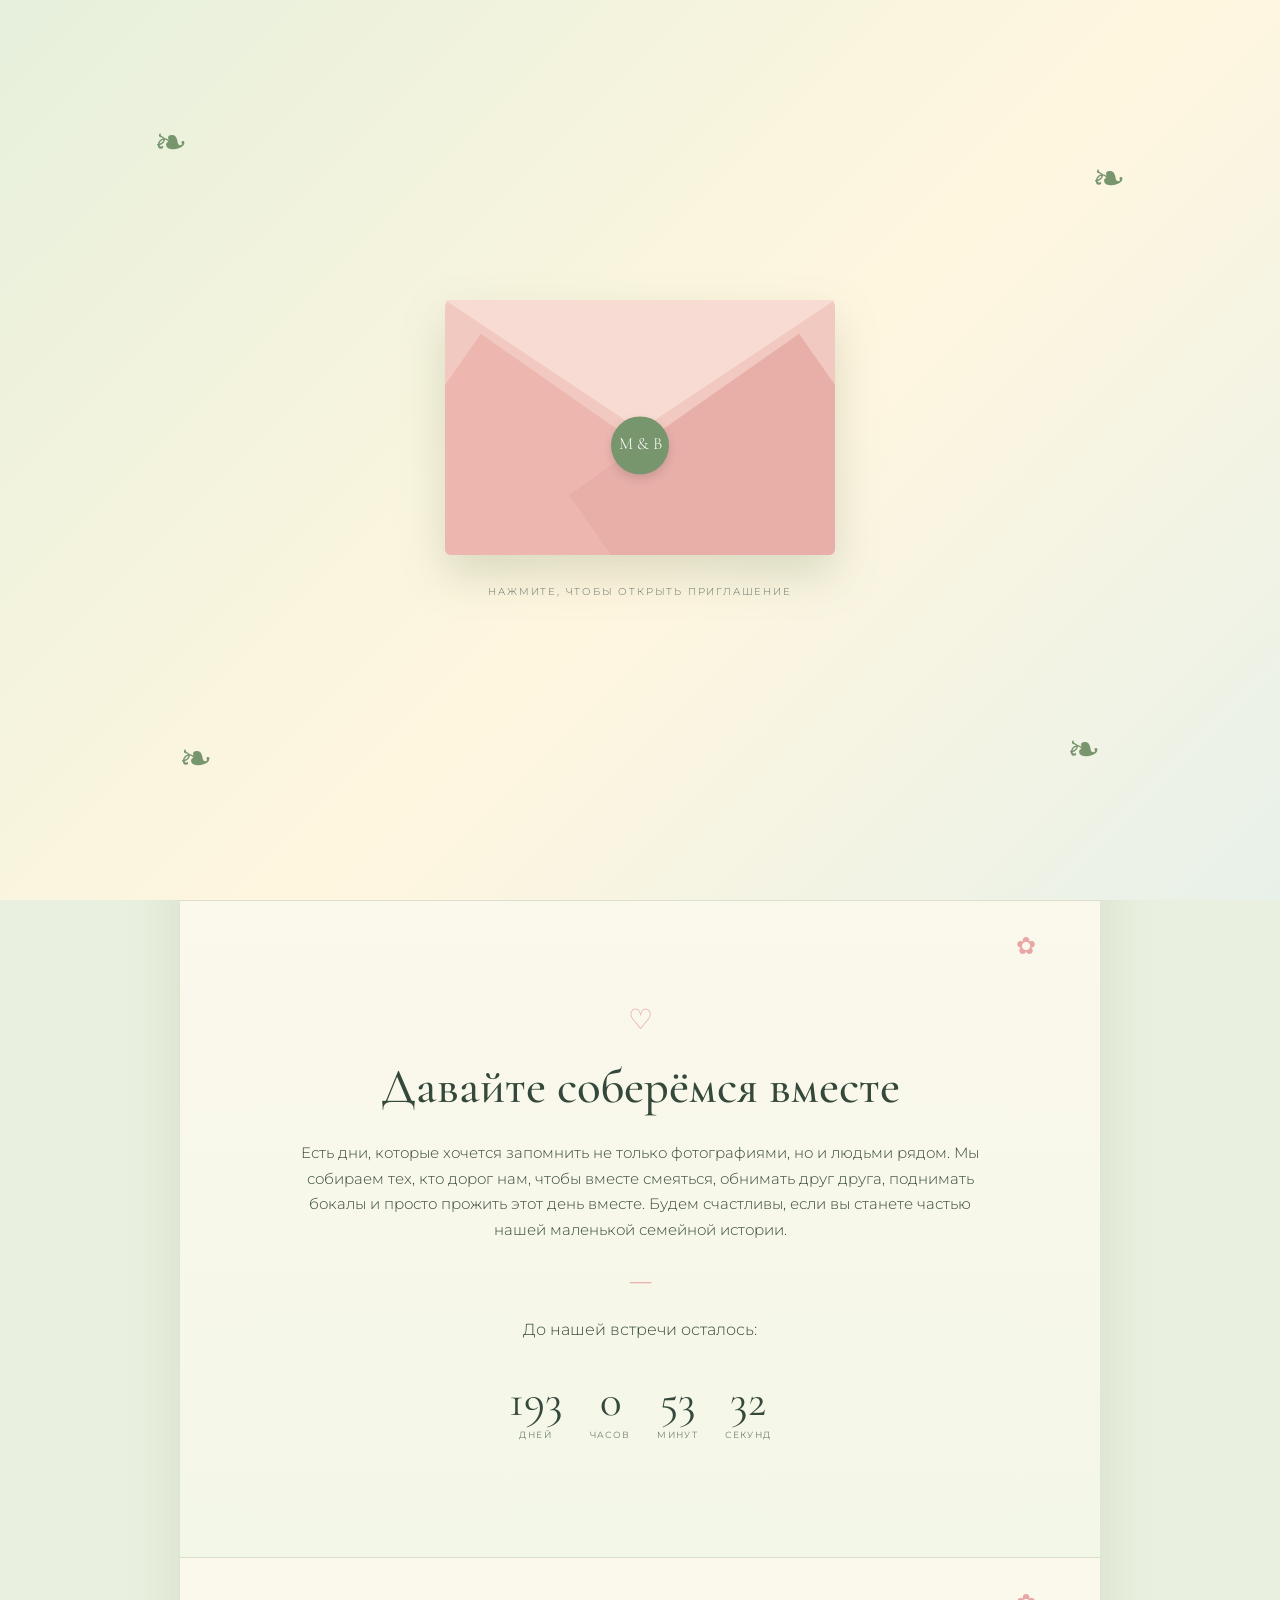
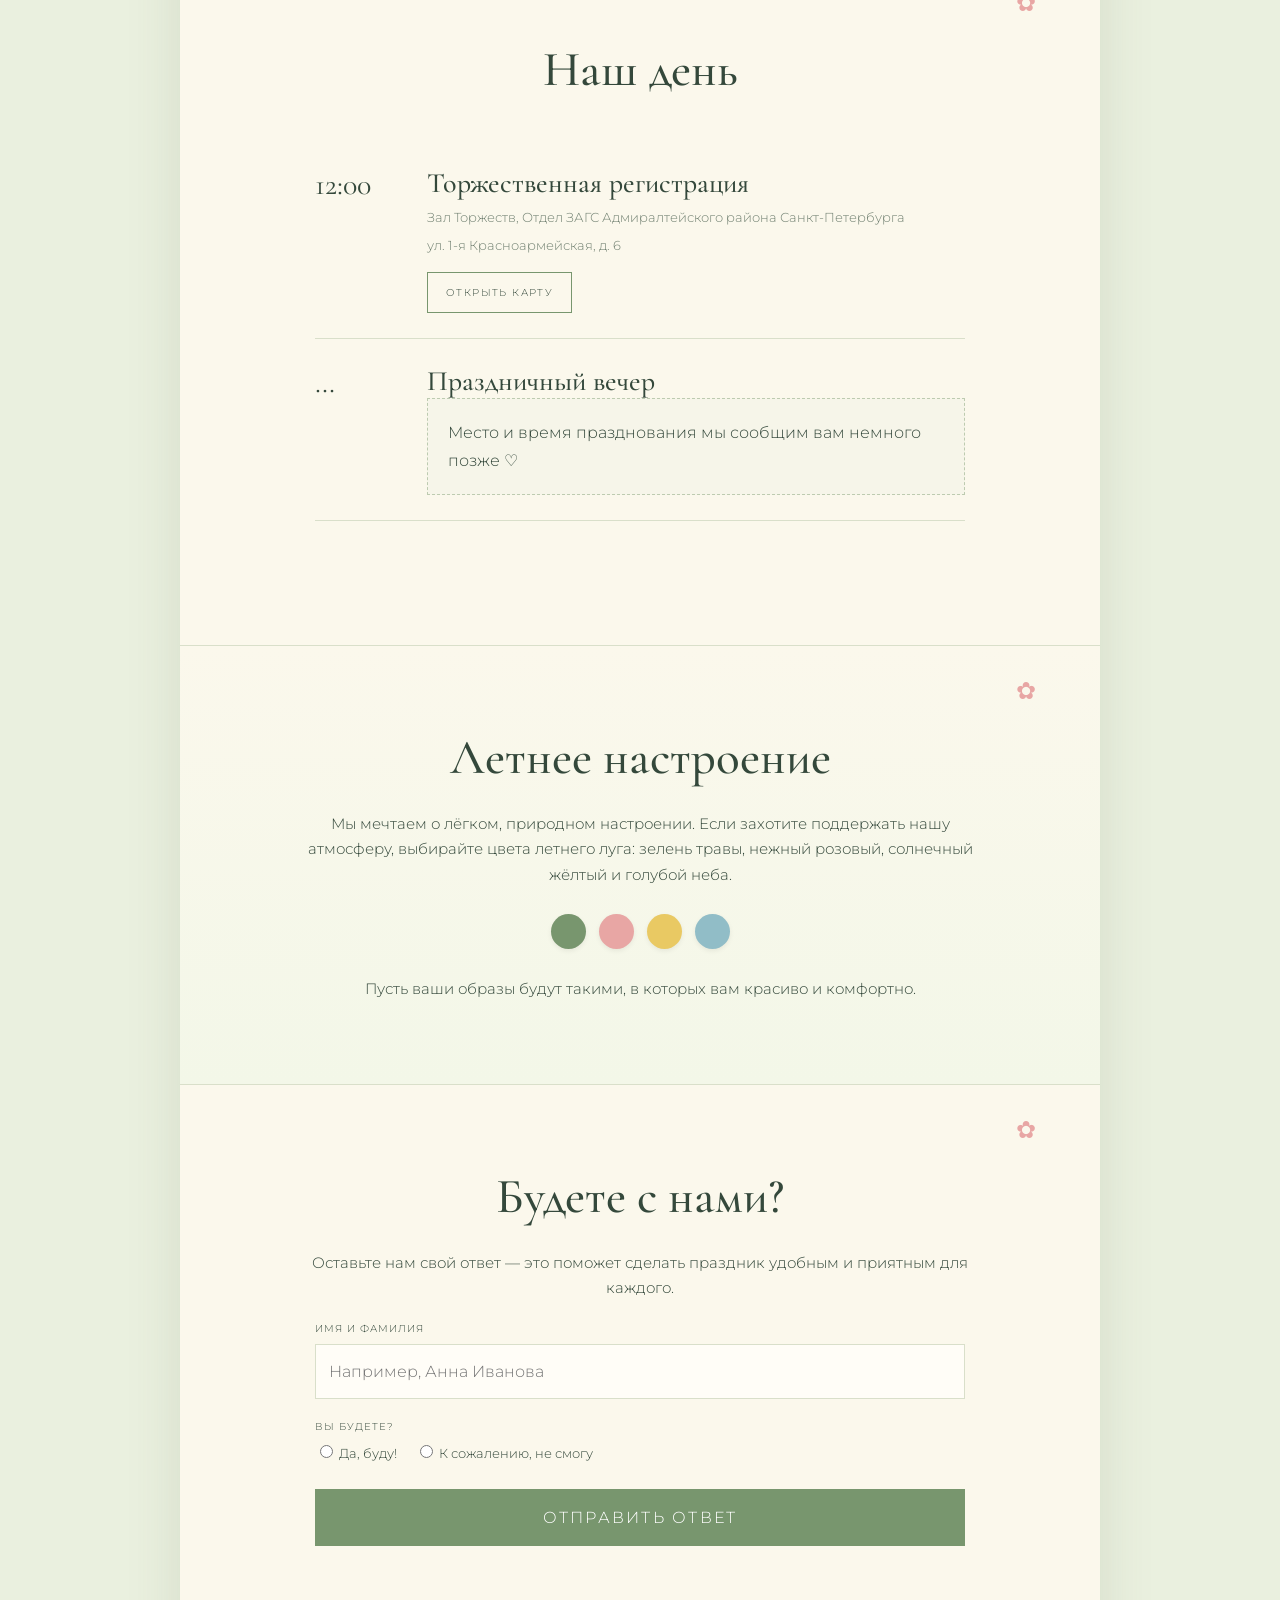
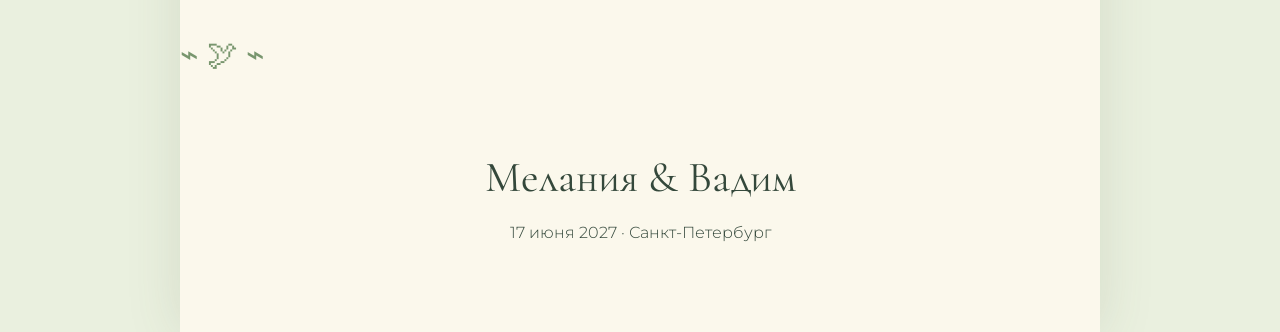
==== index.html @ 73ce4439 "Rename index 6.html to index.html" ====
<!doctype html>
<html lang="ru">
<head>
<meta charset="utf-8"><meta name="viewport" content="width=device-width,initial-scale=1">
<title>Мелания & Вадим — 17.06.2027</title>
<link href="https://fonts.googleapis.com/css2?family=Cormorant+Garamond:wght@400;500;600&family=Montserrat:wght@300;400;500;600&display=swap" rel="stylesheet">
<style>
:root{--ink:#34483b;--muted:#718071;--cream:#fbf8ec;--sage:#78966e;--pink:#e8a6a4;--yellow:#e9c963;--blue:#91bdc7;--line:#d9dfca}
*{box-sizing:border-box}html{scroll-behavior:smooth}body{margin:0;background:#eaf0df;color:var(--ink);font-family:Montserrat,sans-serif;font-weight:300;line-height:1.7}.wrap{max-width:920px;margin:auto;background:var(--cream);overflow:hidden;box-shadow:0 0 50px #52664225}
.envelope-screen{position:fixed;inset:0;z-index:100;background:linear-gradient(135deg,#e6f0dc,#fff6df 55%,#e8f1e9);display:flex;align-items:center;justify-content:center;flex-direction:column;transition:opacity .9s,visibility .9s}.envelope-screen.hidden{opacity:0;visibility:hidden;pointer-events:none}
.envelope{width:min(82vw,390px);height:min(57vw,255px);position:relative;cursor:pointer;filter:drop-shadow(0 20px 22px #49633b30);transition:.45s}.envelope:hover{transform:translateY(-6px) rotate(-1deg)}.env-body{position:absolute;inset:0;background:#f2c9c0;border-radius:6px;overflow:hidden}.env-body:before,.env-body:after{content:"";position:absolute;bottom:-45%;width:72%;height:110%;background:#edb7b0;transform:rotate(35deg);left:-18%}.env-body:after{left:auto;right:-18%;transform:rotate(-35deg);background:#e8afa9}.flap{position:absolute;z-index:4;top:0;left:0;width:0;height:0;border-left:min(41vw,195px) solid transparent;border-right:min(41vw,195px) solid transparent;border-top:min(29vw,130px) solid #f8dcd4;transform-origin:top;transition:transform .9s cubic-bezier(.2,.8,.2,1)}.envelope.open .flap{transform:rotateX(180deg)}.seal{position:absolute;z-index:6;left:50%;top:50%;transform:translate(-50%,-20%);width:58px;height:58px;border-radius:50%;background:var(--sage);color:white;display:grid;place-items:center;font-family:"Cormorant Garamond";font-size:17px;box-shadow:0 4px 10px #0002}.hint{font-size:10px;text-transform:uppercase;letter-spacing:.18em;color:#657564;margin-top:28px}.leaf{position:absolute;color:var(--sage);font-size:40px;animation:sway 3.5s ease-in-out infinite}.leaf.l1{top:12%;left:12%}.leaf.l2{top:16%;right:12%;animation-delay:1s}.leaf.l3{bottom:12%;left:14%;animation-delay:1.8s}.leaf.l4{bottom:13%;right:14%;animation-delay:.5s}@keyframes sway{50%{transform:rotate(9deg) translateY(-5px)}}
.hero{min-height:100svh;display:grid;place-items:center;text-align:center;padding:60px 22px;position:relative;background:radial-gradient(circle at 12% 15%,#f1cfd0 0 8%,transparent 8.5%),radial-gradient(circle at 88% 15%,#d3e5c9 0 9%,transparent 9.5%),radial-gradient(circle at 13% 84%,#d5e9ee 0 7%,transparent 7.5%),radial-gradient(circle at 87% 83%,#f3e5a7 0 8%,transparent 8.5%),linear-gradient(135deg,#fff9eb,#edf3e4 58%,#f8e8e5)}
.botanical{font-family:serif;font-size:28px;color:var(--pink);letter-spacing:6px;animation:float 5s ease-in-out infinite}.hero h1{font:500 clamp(64px,14vw,125px)/.78 "Cormorant Garamond";margin:28px 0;color:#36513e}.hero h1 span{display:block;font-size:.52em;margin:17px}.date{font:400 31px "Cormorant Garamond";letter-spacing:.12em}.city{font-size:11px;text-transform:uppercase;letter-spacing:.2em;color:var(--muted);margin-top:8px}@keyframes float{50%{transform:translateY(-8px)}}
.section{padding:82px 25px;text-align:center;border-top:1px solid var(--line);position:relative}.section:nth-child(even){background:linear-gradient(#fbf8ec,#f3f7e8)}.section:after{content:"✿";position:absolute;right:7%;top:25px;color:var(--pink);font-size:24px}.section h2{font:500 49px "Cormorant Garamond";margin:0 0 24px}.intro{max-width:680px;margin:auto;font-size:15px}.orn{color:var(--pink);font:28px "Cormorant Garamond";margin:20px}.count{display:flex;justify-content:center;gap:27px;margin:35px}.num{font:400 45px/1 "Cormorant Garamond"}.num small{display:block;font:9px Montserrat;letter-spacing:.15em;text-transform:uppercase;color:var(--muted);margin-top:6px}
.timeline{max-width:650px;margin:42px auto;text-align:left}.event{display:grid;grid-template-columns:90px 1fr;gap:22px;padding:25px 0;border-bottom:1px solid var(--line)}.time{font:400 30px "Cormorant Garamond"}.event h3{font:500 28px "Cormorant Garamond";margin:0}.event p{font-size:13px;color:var(--muted);margin:6px 0}.button{display:inline-block;margin-top:10px;padding:11px 18px;border:1px solid var(--sage);color:var(--ink);text-decoration:none;font-size:10px;letter-spacing:.14em;text-transform:uppercase}.soon{border:1px dashed #bdcbb0;padding:20px;background:#f6f5e9}
.palette{display:flex;justify-content:center;gap:13px;margin:27px}.dot{width:35px;height:35px;border-radius:50%;box-shadow:0 2px 5px #0001}.green{background:#78966e}.rose{background:#e8a6a4}.sun{background:#e9c963}.sky{background:#91bdc7}
.rsvp{max-width:650px;margin:auto;text-align:left}.rsvp label{display:block;font-size:10px;letter-spacing:.1em;text-transform:uppercase;margin:19px 0 7px}.rsvp input,.rsvp select,.rsvp textarea{width:100%;padding:13px;border:1px solid var(--line);background:#fffdf7;color:var(--ink);font:inherit}.rsvp textarea{min-height:95px}.options{display:flex;gap:18px;flex-wrap:wrap}.options label{margin:0;text-transform:none;letter-spacing:0;font-size:13px}.options input{width:auto}.submit{width:100%;border:0;padding:15px;margin-top:25px;background:var(--sage);color:white;font:inherit;letter-spacing:.14em;text-transform:uppercase;cursor:pointer}.success{display:none;background:#e9f0df;text-align:center;padding:22px;margin-top:18px}.footer{text-align:center;padding:70px 20px}.footer .names{font:400 43px "Cormorant Garamond"}.bird{font-size:31px;color:var(--sage);animation:float 4s ease-in-out infinite}
@media(max-width:600px){.section{padding:65px 19px}.event{grid-template-columns:70px 1fr;gap:12px}.count{gap:15px}.num{font-size:38px}}
</style>
</head>
<body>
<div class="envelope-screen" id="cover">
 <div class="leaf l1">❧</div><div class="leaf l2">❧</div><div class="leaf l3">❧</div><div class="leaf l4">❧</div>
 <div class="envelope" id="envelope"><div class="flap"></div><div class="env-body"></div><div class="seal">М &amp; В</div></div>
 <div class="hint">нажмите, чтобы открыть приглашение</div>
</div>
<main class="wrap">
<section class="hero"><div><div class="botanical">✿　❀　✾　✿</div><div class="eyebrow">свадебное приглашение</div><h1>Мелания <span>&amp;</span> Вадим</h1><div class="date">17 · 06 · 2027</div><div class="city">Санкт-Петербург</div></div></section>

<section class="section"><div class="orn">♡</div><h2>Давайте соберёмся вместе</h2>
<p class="intro">Есть дни, которые хочется запомнить не только фотографиями, но и людьми рядом. Мы собираем тех, кто дорог нам, чтобы вместе смеяться, обнимать друг друга, поднимать бокалы и просто прожить этот день вместе. Будем счастливы, если вы станете частью нашей маленькой семейной истории.</p>
<div class="orn">—</div><p>До нашей встречи осталось:</p>
<div class="count"><div class="num"><span id="d">—</span><small>дней</small></div><div class="num"><span id="h">—</span><small>часов</small></div><div class="num"><span id="m">—</span><small>минут</small></div><div class="num"><span id="s">—</span><small>секунд</small></div></div></section>

<section class="section"><h2>Наш день</h2><div class="timeline">
<div class="event"><div class="time">12:00</div><div><h3>Торжественная регистрация</h3><p>Зал Торжеств, Отдел ЗАГС Адмиралтейского района Санкт-Петербурга</p><p>ул. 1-я Красноармейская, д. 6</p><a class="button" href="https://yandex.ru/maps/?text=Санкт-Петербург%2C%201-я%20Красноармейская%2C%206" target="_blank">открыть карту</a></div></div>
<div class="event"><div class="time">…</div><div><h3>Праздничный вечер</h3><div class="soon">Место и время празднования мы сообщим вам немного позже ♡</div></div></div>
</div></section>

<section class="section"><h2>Летнее настроение</h2><p class="intro">Мы мечтаем о лёгком, природном настроении. Если захотите поддержать нашу атмосферу, выбирайте цвета летнего луга: зелень травы, нежный розовый, солнечный жёлтый и голубой неба.</p><div class="palette"><i class="dot green"></i><i class="dot rose"></i><i class="dot sun"></i><i class="dot sky"></i></div><p class="intro">Пусть ваши образы будут такими, в которых вам красиво и комфортно.</p></section>

<section class="section" id="rsvp"><h2>Будете с нами?</h2><p class="intro">Оставьте нам свой ответ — это поможет сделать праздник удобным и приятным для каждого.</p>
<form class="rsvp" id="form">
<label>Имя и фамилия</label><input name="name" required placeholder="Например, Анна Иванова">
<label>Вы будете?</label><div class="options"><label><input type="radio" name="attendance" value="Да, буду!" required> Да, буду!</label><label><input type="radio" name="attendance" value="Не смогу"> К сожалению, не смогу</label></div>
<div id="extra" style="display:none"><label>Количество гостей</label><select name="guests"><option>1</option><option>2</option><option>3</option><option>4</option></select>
<label>Предпочтение по блюду</label><select name="food"><option>Без предпочтений</option><option>Мясо</option><option>Рыба</option><option>Вегетарианское</option></select>
<label>Напитки</label><select name="drink"><option>Без алкоголя</option><option>Вино</option><option>Шампанское</option><option>И то, и другое</option></select>
<label>Пожелания / комментарий</label><textarea name="comment" placeholder="Аллергии, пожелания и т.д."></textarea></div>
<button class="submit">Отправить ответ</button><div class="success" id="ok">Спасибо! Ваш ответ сохранён ♡</div></form></section>
<div class="bird">⌁ 🕊 ⌁</div><footer class="footer"><div class="names">Мелания &amp; Вадим</div><p>17 июня 2027 · Санкт-Петербург</p></footer>
</main>
<script>
const cover=document.getElementById('cover'),env=document.getElementById('envelope');env.onclick=()=>{env.classList.add('open');setTimeout(()=>cover.classList.add('hidden'),850)};
const target=new Date('2027-06-17T12:00:00+03:00');function tick(){let x=Math.max(0,target-new Date()),s=Math.floor(x/1000);d.textContent=Math.floor(s/86400);s%=86400;h.textContent=Math.floor(s/3600);s%=3600;m.textContent=Math.floor(s/60);document.getElementById('s').textContent=s%60}tick();setInterval(tick,1000);
document.querySelectorAll('[name=attendance]').forEach(x=>x.onchange=()=>extra.style.display=x.value.startsWith('Да')?'block':'none');
form.onsubmit=e=>{e.preventDefault();let a=JSON.parse(localStorage.getItem('rsvp')||'[]');a.push({...Object.fromEntries(new FormData(form)),date:new Date().toISOString()});localStorage.setItem('rsvp',JSON.stringify(a));ok.style.display='block';form.querySelector('.submit').textContent='Ответ сохранён ♡'};
</script>
</body></html>
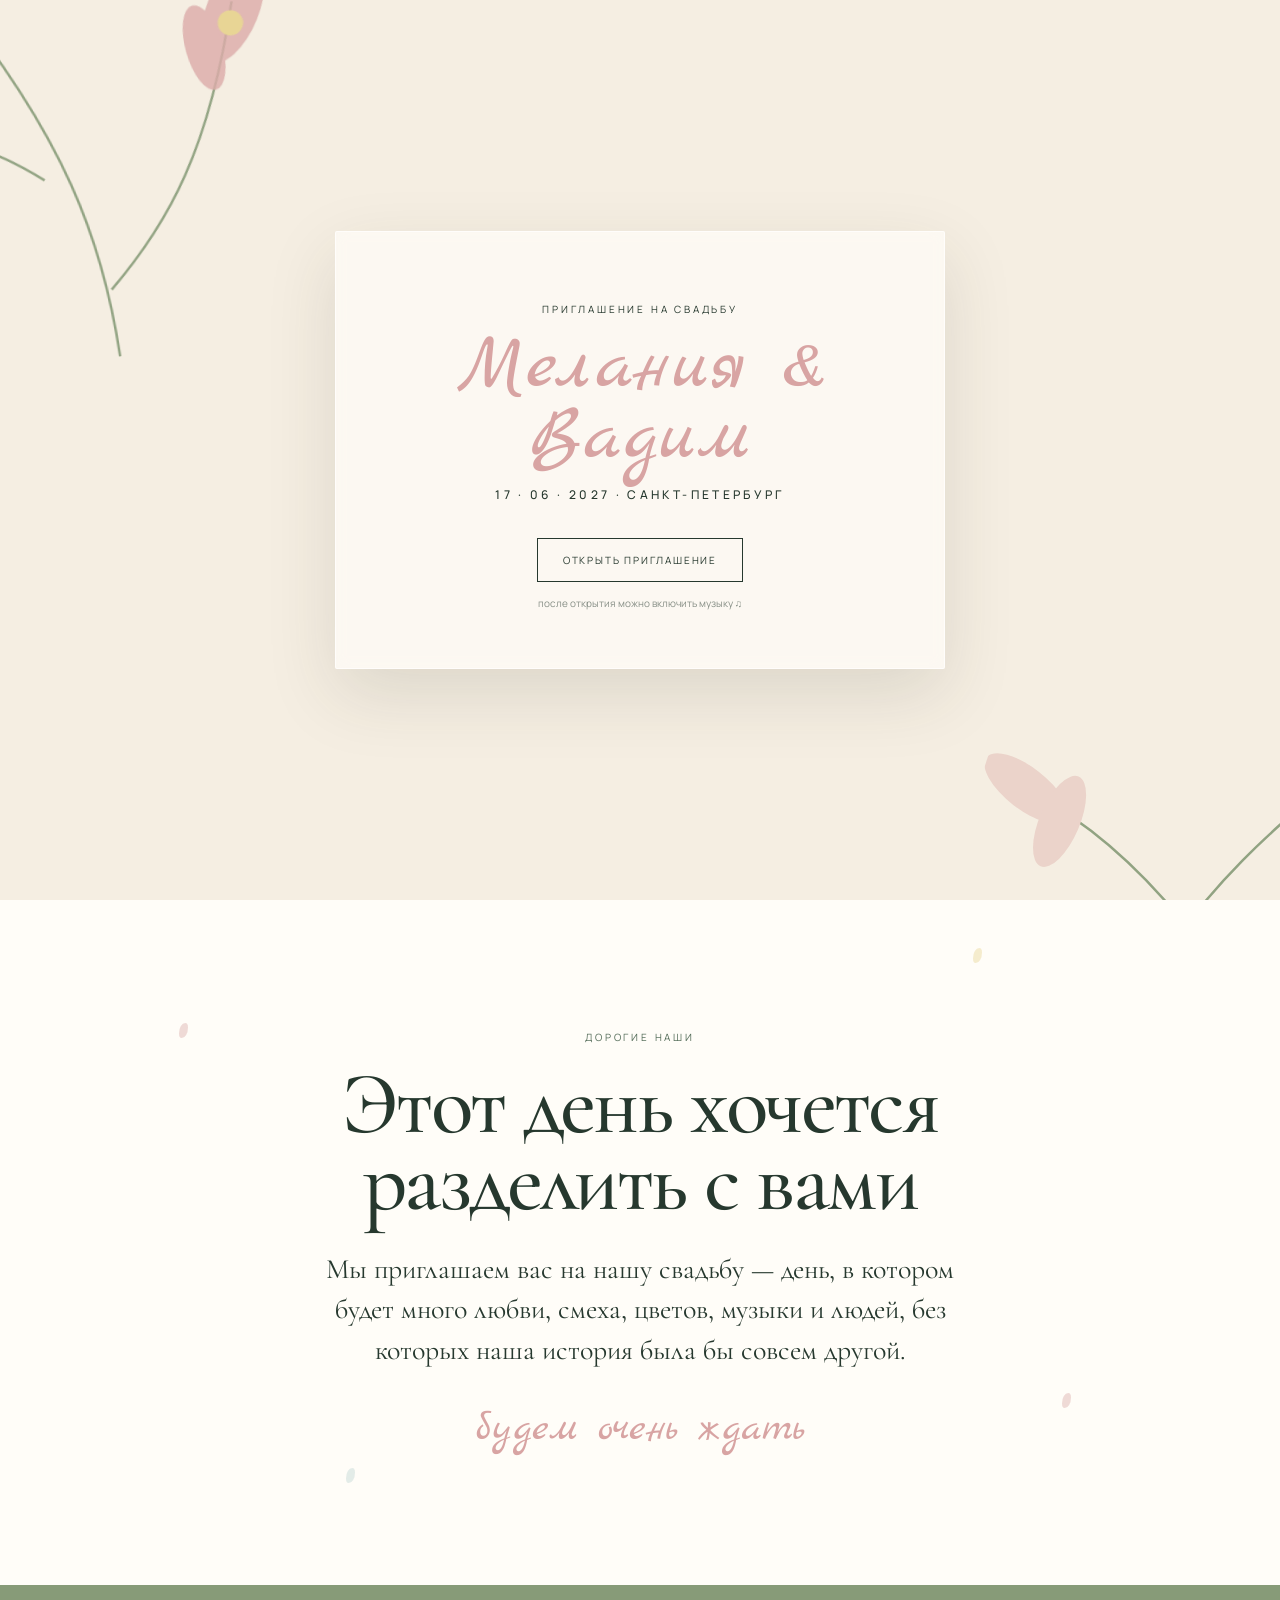
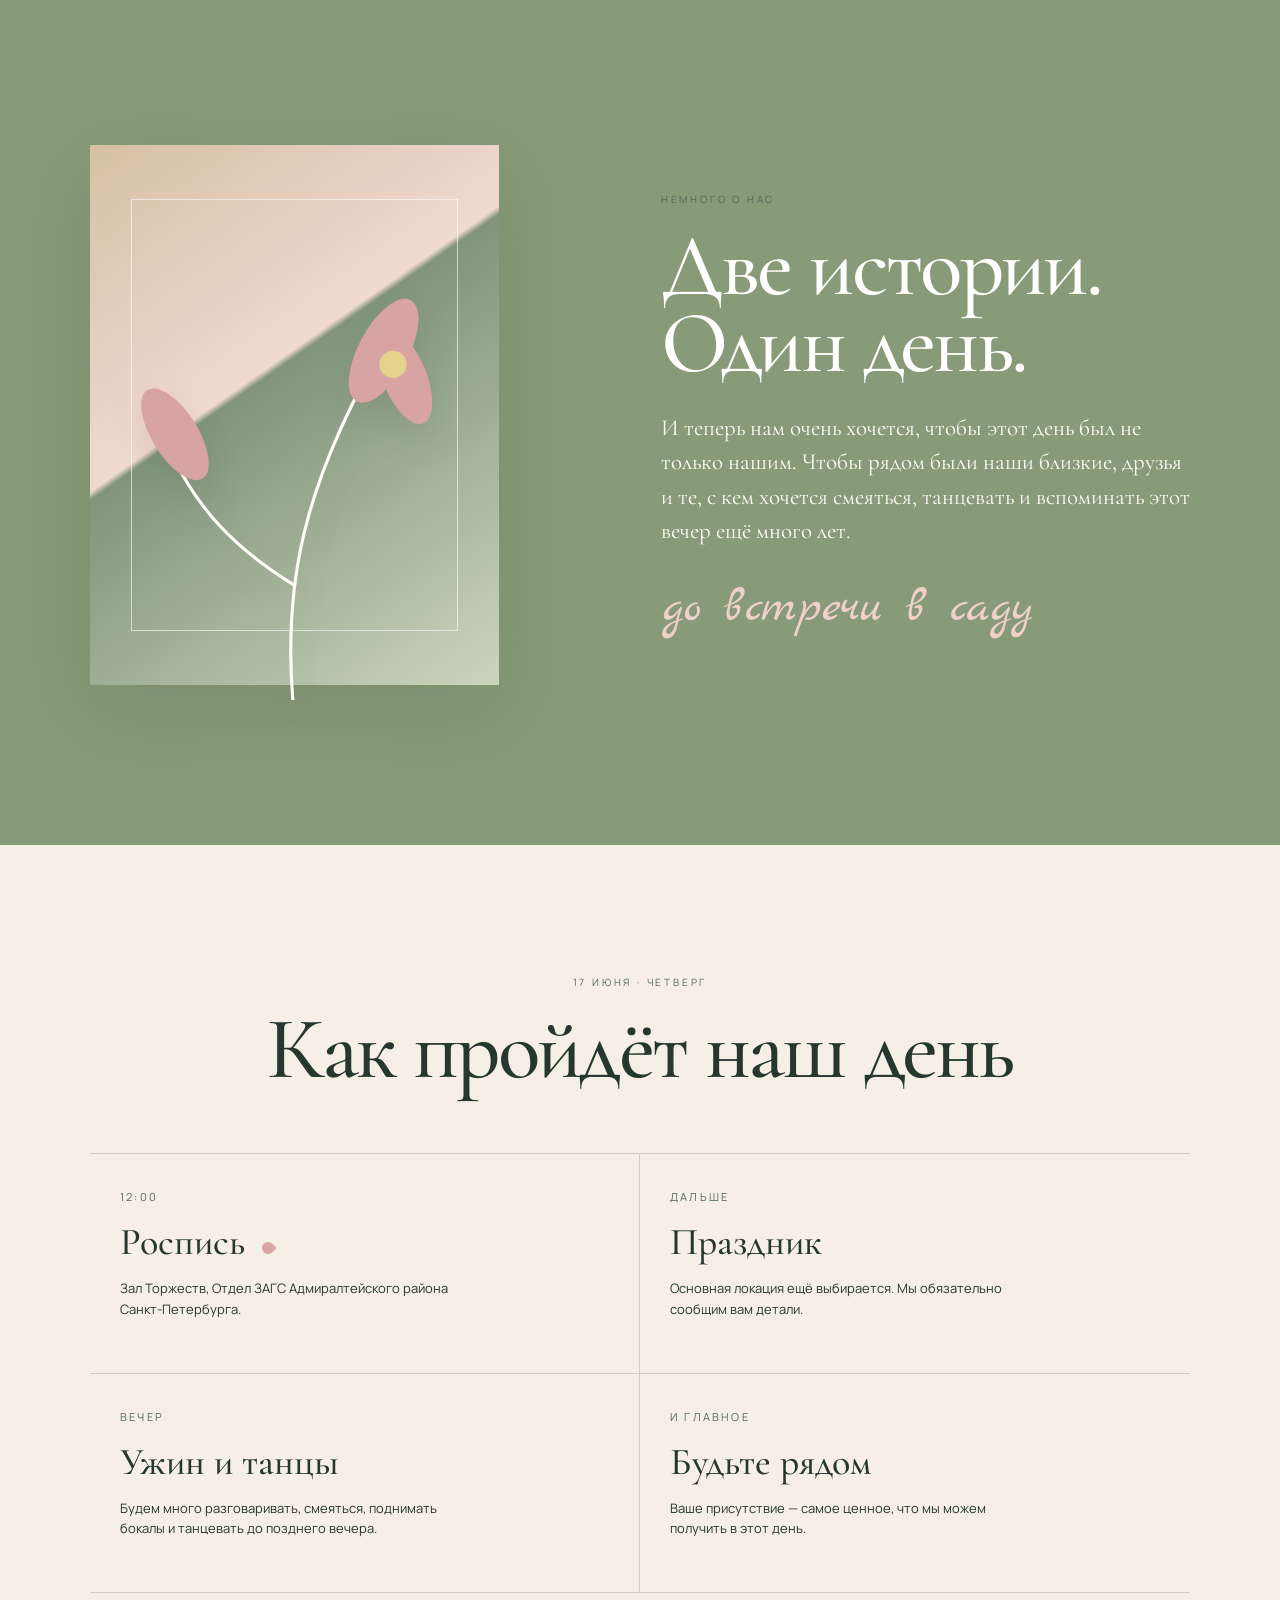
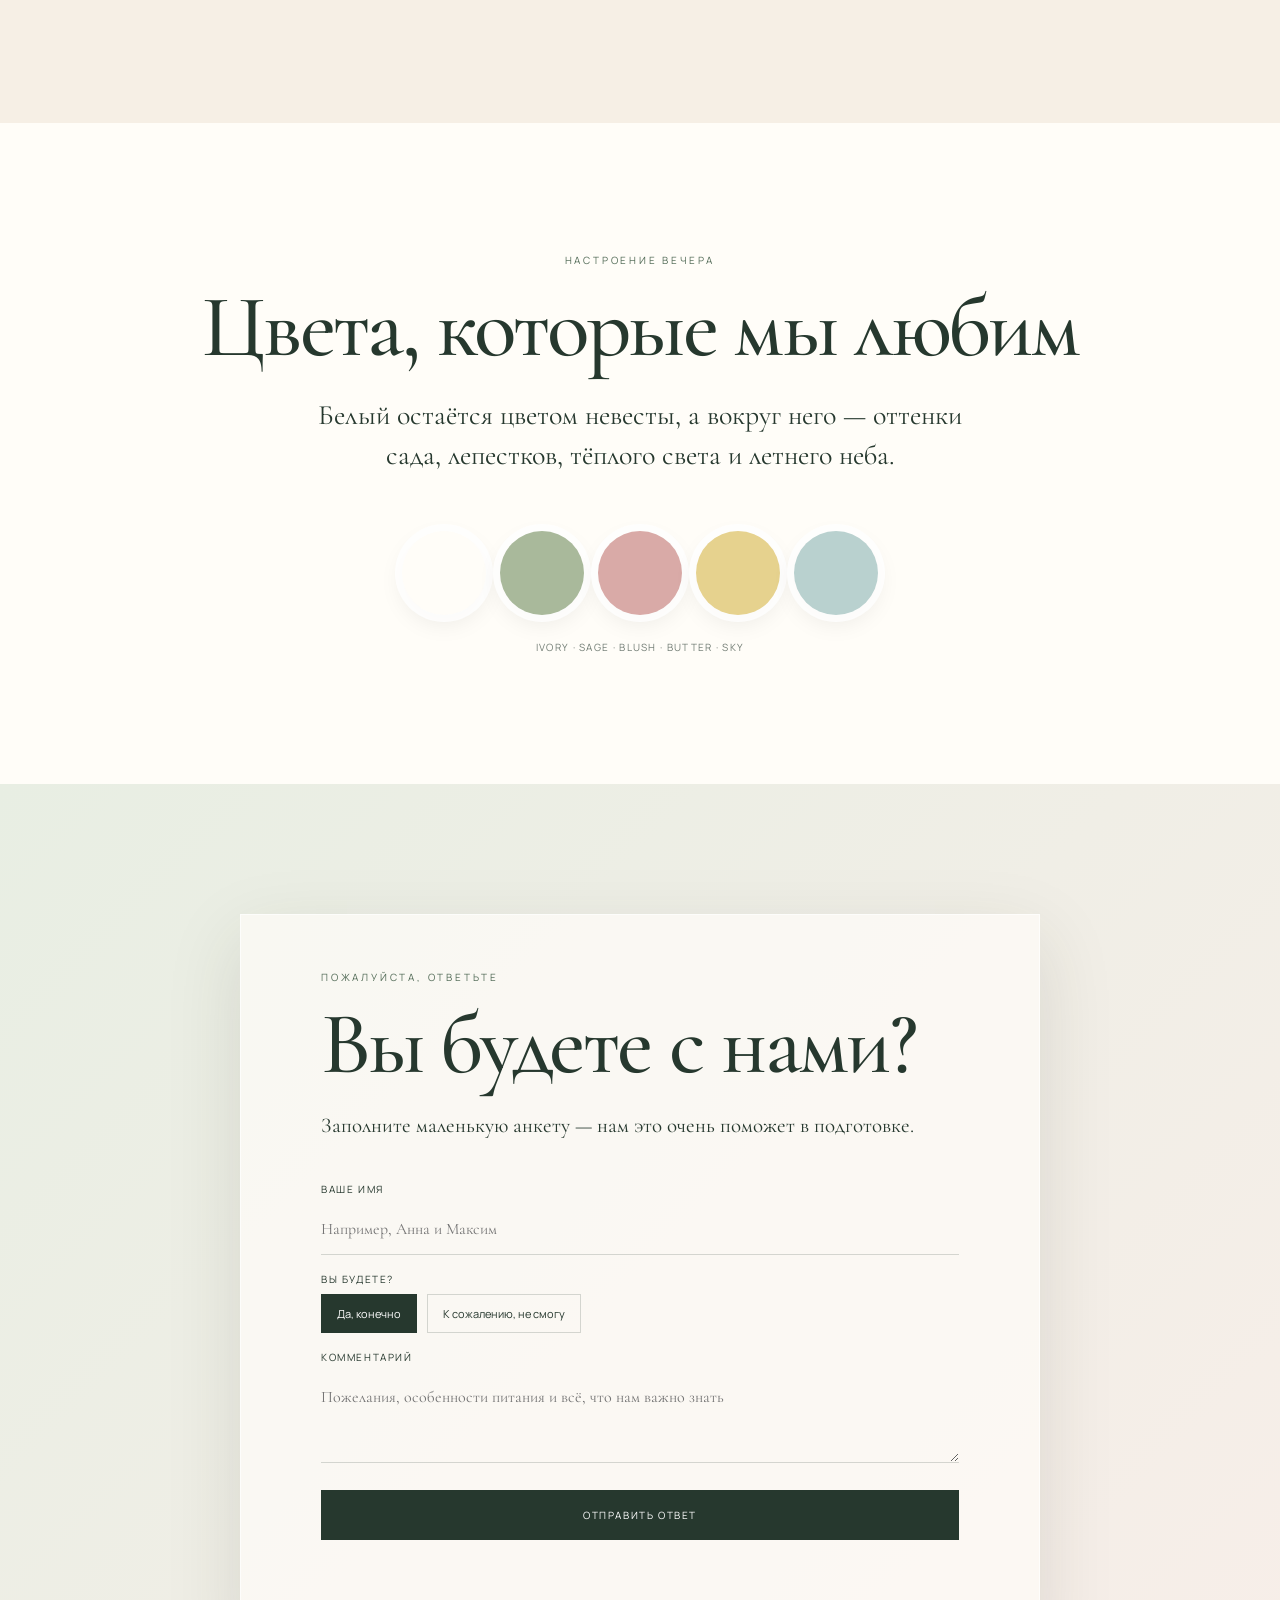
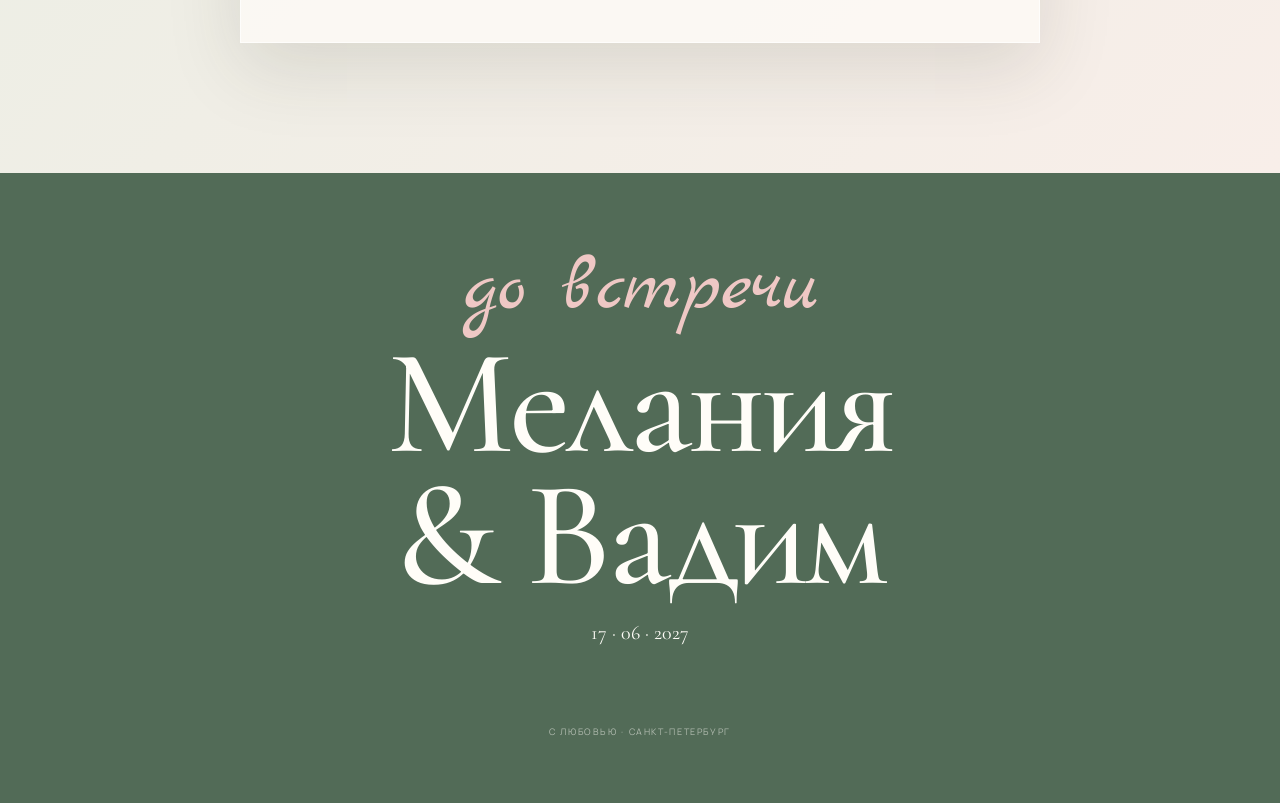
==== commit 4241ba6c: "Add files via upload" ====
--- a/index.html
+++ b/index.html
@@ -1,59 +1,57 @@
 <!doctype html>
 <html lang="ru">
 <head>
-<meta charset="utf-8"><meta name="viewport" content="width=device-width,initial-scale=1">
-<title>Мелания & Вадим — 17.06.2027</title>
-<link href="https://fonts.googleapis.com/css2?family=Cormorant+Garamond:wght@400;500;600&family=Montserrat:wght@300;400;500;600&display=swap" rel="stylesheet">
+<meta charset="utf-8" />
+<meta name="viewport" content="width=device-width, initial-scale=1, viewport-fit=cover" />
+<meta name="theme-color" content="#f8f2e8" />
+<title>Мелания & Вадим — 17 июня 2027</title>
+<link rel="preconnect" href="https://fonts.googleapis.com">
+<link rel="preconnect" href="https://fonts.gstatic.com" crossorigin>
+<link href="https://fonts.googleapis.com/css2?family=Cormorant+Garamond:wght@400;500;600;700&family=Manrope:wght@300;400;500;600&family=Marck+Script&display=swap" rel="stylesheet">
 <style>
-:root{--ink:#34483b;--muted:#718071;--cream:#fbf8ec;--sage:#78966e;--pink:#e8a6a4;--yellow:#e9c963;--blue:#91bdc7;--line:#d9dfca}
-*{box-sizing:border-box}html{scroll-behavior:smooth}body{margin:0;background:#eaf0df;color:var(--ink);font-family:Montserrat,sans-serif;font-weight:300;line-height:1.7}.wrap{max-width:920px;margin:auto;background:var(--cream);overflow:hidden;box-shadow:0 0 50px #52664225}
-.envelope-screen{position:fixed;inset:0;z-index:100;background:linear-gradient(135deg,#e6f0dc,#fff6df 55%,#e8f1e9);display:flex;align-items:center;justify-content:center;flex-direction:column;transition:opacity .9s,visibility .9s}.envelope-screen.hidden{opacity:0;visibility:hidden;pointer-events:none}
-.envelope{width:min(82vw,390px);height:min(57vw,255px);position:relative;cursor:pointer;filter:drop-shadow(0 20px 22px #49633b30);transition:.45s}.envelope:hover{transform:translateY(-6px) rotate(-1deg)}.env-body{position:absolute;inset:0;background:#f2c9c0;border-radius:6px;overflow:hidden}.env-body:before,.env-body:after{content:"";position:absolute;bottom:-45%;width:72%;height:110%;background:#edb7b0;transform:rotate(35deg);left:-18%}.env-body:after{left:auto;right:-18%;transform:rotate(-35deg);background:#e8afa9}.flap{position:absolute;z-index:4;top:0;left:0;width:0;height:0;border-left:min(41vw,195px) solid transparent;border-right:min(41vw,195px) solid transparent;border-top:min(29vw,130px) solid #f8dcd4;transform-origin:top;transition:transform .9s cubic-bezier(.2,.8,.2,1)}.envelope.open .flap{transform:rotateX(180deg)}.seal{position:absolute;z-index:6;left:50%;top:50%;transform:translate(-50%,-20%);width:58px;height:58px;border-radius:50%;background:var(--sage);color:white;display:grid;place-items:center;font-family:"Cormorant Garamond";font-size:17px;box-shadow:0 4px 10px #0002}.hint{font-size:10px;text-transform:uppercase;letter-spacing:.18em;color:#657564;margin-top:28px}.leaf{position:absolute;color:var(--sage);font-size:40px;animation:sway 3.5s ease-in-out infinite}.leaf.l1{top:12%;left:12%}.leaf.l2{top:16%;right:12%;animation-delay:1s}.leaf.l3{bottom:12%;left:14%;animation-delay:1.8s}.leaf.l4{bottom:13%;right:14%;animation-delay:.5s}@keyframes sway{50%{transform:rotate(9deg) translateY(-5px)}}
-.hero{min-height:100svh;display:grid;place-items:center;text-align:center;padding:60px 22px;position:relative;background:radial-gradient(circle at 12% 15%,#f1cfd0 0 8%,transparent 8.5%),radial-gradient(circle at 88% 15%,#d3e5c9 0 9%,transparent 9.5%),radial-gradient(circle at 13% 84%,#d5e9ee 0 7%,transparent 7.5%),radial-gradient(circle at 87% 83%,#f3e5a7 0 8%,transparent 8.5%),linear-gradient(135deg,#fff9eb,#edf3e4 58%,#f8e8e5)}
-.botanical{font-family:serif;font-size:28px;color:var(--pink);letter-spacing:6px;animation:float 5s ease-in-out infinite}.hero h1{font:500 clamp(64px,14vw,125px)/.78 "Cormorant Garamond";margin:28px 0;color:#36513e}.hero h1 span{display:block;font-size:.52em;margin:17px}.date{font:400 31px "Cormorant Garamond";letter-spacing:.12em}.city{font-size:11px;text-transform:uppercase;letter-spacing:.2em;color:var(--muted);margin-top:8px}@keyframes float{50%{transform:translateY(-8px)}}
-.section{padding:82px 25px;text-align:center;border-top:1px solid var(--line);position:relative}.section:nth-child(even){background:linear-gradient(#fbf8ec,#f3f7e8)}.section:after{content:"✿";position:absolute;right:7%;top:25px;color:var(--pink);font-size:24px}.section h2{font:500 49px "Cormorant Garamond";margin:0 0 24px}.intro{max-width:680px;margin:auto;font-size:15px}.orn{color:var(--pink);font:28px "Cormorant Garamond";margin:20px}.count{display:flex;justify-content:center;gap:27px;margin:35px}.num{font:400 45px/1 "Cormorant Garamond"}.num small{display:block;font:9px Montserrat;letter-spacing:.15em;text-transform:uppercase;color:var(--muted);margin-top:6px}
-.timeline{max-width:650px;margin:42px auto;text-align:left}.event{display:grid;grid-template-columns:90px 1fr;gap:22px;padding:25px 0;border-bottom:1px solid var(--line)}.time{font:400 30px "Cormorant Garamond"}.event h3{font:500 28px "Cormorant Garamond";margin:0}.event p{font-size:13px;color:var(--muted);margin:6px 0}.button{display:inline-block;margin-top:10px;padding:11px 18px;border:1px solid var(--sage);color:var(--ink);text-decoration:none;font-size:10px;letter-spacing:.14em;text-transform:uppercase}.soon{border:1px dashed #bdcbb0;padding:20px;background:#f6f5e9}
-.palette{display:flex;justify-content:center;gap:13px;margin:27px}.dot{width:35px;height:35px;border-radius:50%;box-shadow:0 2px 5px #0001}.green{background:#78966e}.rose{background:#e8a6a4}.sun{background:#e9c963}.sky{background:#91bdc7}
-.rsvp{max-width:650px;margin:auto;text-align:left}.rsvp label{display:block;font-size:10px;letter-spacing:.1em;text-transform:uppercase;margin:19px 0 7px}.rsvp input,.rsvp select,.rsvp textarea{width:100%;padding:13px;border:1px solid var(--line);background:#fffdf7;color:var(--ink);font:inherit}.rsvp textarea{min-height:95px}.options{display:flex;gap:18px;flex-wrap:wrap}.options label{margin:0;text-transform:none;letter-spacing:0;font-size:13px}.options input{width:auto}.submit{width:100%;border:0;padding:15px;margin-top:25px;background:var(--sage);color:white;font:inherit;letter-spacing:.14em;text-transform:uppercase;cursor:pointer}.success{display:none;background:#e9f0df;text-align:center;padding:22px;margin-top:18px}.footer{text-align:center;padding:70px 20px}.footer .names{font:400 43px "Cormorant Garamond"}.bird{font-size:31px;color:var(--sage);animation:float 4s ease-in-out infinite}
-@media(max-width:600px){.section{padding:65px 19px}.event{grid-template-columns:70px 1fr;gap:12px}.count{gap:15px}.num{font-size:38px}}
+:root{--cream:#f8f2e8;--paper:#fffdf8;--ink:#26382e;--sage:#879b78;--deep:#526b57;--rose:#d8a4a3;--blush:#ead1c8;--butter:#e7d28c;--sky:#b8d1cf;--line:rgba(38,56,46,.18);--shadow:0 25px 70px rgba(56,55,39,.13)}
+*{box-sizing:border-box}html{scroll-behavior:smooth}body{margin:0;background:var(--cream);color:var(--ink);font-family:Manrope,Arial,sans-serif;font-weight:400;overflow-x:hidden}button{font:inherit;color:inherit}a{color:inherit;text-decoration:none}.grain{position:fixed;inset:0;pointer-events:none;z-index:50;opacity:.055;background-image:url("data:image/svg+xml,%3Csvg viewBox='0 0 180 180' xmlns='http://www.w3.org/2000/svg'%3E%3Cfilter id='n'%3E%3CfeTurbulence type='fractalNoise' baseFrequency='.9' numOctaves='3' stitchTiles='stitch'/%3E%3C/filter%3E%3Crect width='100%25' height='100%25' filter='url(%23n)' opacity='.6'/%3E%3C/svg%3E")}
+#intro{position:fixed;inset:0;z-index:100;background:#f5eee2;display:grid;place-items:center;transition:opacity 1s,visibility 1s}.intro-hide{opacity:0;visibility:hidden}.intro-art{position:absolute;inset:0;overflow:hidden}.intro-flower{position:absolute;width:42vw;max-width:420px;min-width:260px;opacity:.9}.intro-flower.a{left:-8vw;top:-5vw;transform:rotate(-8deg)}.intro-flower.b{right:-10vw;bottom:-8vw;transform:rotate(18deg)}.intro-card{position:relative;text-align:center;width:min(86vw,610px);padding:70px 30px 58px;background:rgba(255,253,248,.72);backdrop-filter:blur(7px);border:1px solid rgba(255,255,255,.7);box-shadow:var(--shadow);border-radius:2px}.eyebrow{font-size:10px;letter-spacing:.28em;text-transform:uppercase}.script{font:400 clamp(43px,8vw,78px)/.9 "Marck Script",cursive;color:var(--rose);margin:17px 0 12px}.intro-date{font:500 12px Manrope;letter-spacing:.28em;text-transform:uppercase}.open{margin-top:35px;border:1px solid var(--ink);background:transparent;padding:14px 25px;letter-spacing:.18em;text-transform:uppercase;font-size:10px;cursor:pointer;transition:.35s}.open:hover{background:var(--ink);color:#fff}.sound-hint{font-size:10px;opacity:.55;margin-top:14px}
+.topbar{position:fixed;top:18px;left:50%;transform:translateX(-50%);z-index:40;display:flex;align-items:center;gap:5px;padding:6px;background:rgba(255,253,248,.68);border:1px solid rgba(38,56,46,.12);backdrop-filter:blur(12px);border-radius:999px;box-shadow:0 8px 28px rgba(40,45,33,.08)}.topbar a,.music{border:0;background:transparent;padding:10px 13px;border-radius:999px;font-size:10px;letter-spacing:.08em;cursor:pointer}.topbar a:hover,.music:hover{background:#fff}.music{min-width:43px}
+.hero{min-height:100svh;position:relative;display:grid;place-items:center;padding:100px 7vw 50px;overflow:hidden;background:linear-gradient(145deg,#f8f2e8 0%,#f8f3e9 48%,#e9eee4 100%)}.hero::after{content:"";position:absolute;width:58vw;height:58vw;max-width:760px;max-height:760px;border-radius:50%;right:-18vw;top:8vh;background:radial-gradient(circle at 42% 35%,rgba(216,164,163,.36),transparent 42%),radial-gradient(circle at 60% 70%,rgba(135,155,120,.34),transparent 47%);filter:blur(2px)}.hero-copy{position:relative;z-index:3;text-align:center}.hero-kicker{font-size:11px;letter-spacing:.34em;text-transform:uppercase}.hero-names{font:500 clamp(76px,16vw,180px)/.72 "Cormorant Garamond",serif;letter-spacing:-.055em;margin:28px 0 34px}.hero-names span{display:block}.hero-names .amp{font:400 .46em/.8 "Marck Script",cursive;color:var(--rose);letter-spacing:0;margin:-.04em 0}.hero-date{font:500 13px Manrope;letter-spacing:.32em;text-transform:uppercase}.hero-place{margin-top:11px;font:italic 20px "Cormorant Garamond",serif}.scroll{margin-top:58px;display:inline-flex;flex-direction:column;align-items:center;gap:8px;font-size:9px;letter-spacing:.22em;text-transform:uppercase}.scroll i{display:block;width:1px;height:42px;background:var(--ink);animation:line 1.8s infinite}@keyframes line{0%,100%{transform:scaleY(.35);transform-origin:top}50%{transform:scaleY(1);transform-origin:top}}
+.botanical{position:absolute;z-index:2;pointer-events:none}.botanical svg{width:100%;height:100%;overflow:visible}.botanical.left{width:390px;height:530px;left:-60px;bottom:-35px;transform:rotate(-8deg)}.botanical.right{width:390px;height:530px;right:-80px;top:-25px;transform:rotate(15deg)}
+section{position:relative;padding:130px 7vw}.intro{background:var(--paper);text-align:center;overflow:hidden}.intro-inner{max-width:780px;margin:auto}.section-kicker{font-size:10px;letter-spacing:.28em;text-transform:uppercase;color:var(--deep)}h2{font:500 clamp(45px,7vw,88px)/.88 "Cormorant Garamond",serif;margin:22px 0 28px;letter-spacing:-.03em}p.lead{font:400 clamp(20px,2.4vw,28px)/1.45 "Cormorant Garamond",serif;margin:0 auto;max-width:680px}.script-note{font:42px "Marck Script",cursive;color:var(--rose);margin-top:32px}.petals{position:absolute;inset:0;pointer-events:none;overflow:hidden}.petal{position:absolute;width:9px;height:15px;border-radius:70% 30% 70% 30%;background:var(--rose);opacity:.4;animation:float 11s linear infinite}.petal:nth-child(1){left:14%;top:18%;animation-delay:-3s}.petal:nth-child(2){left:76%;top:7%;animation-delay:-8s;background:var(--butter)}.petal:nth-child(3){left:83%;top:72%;animation-delay:-1s}.petal:nth-child(4){left:27%;top:83%;animation-delay:-6s;background:var(--sky)}@keyframes float{from{transform:translate3d(0,20px,0) rotate(0)}to{transform:translate3d(90px,-130px,0) rotate(240deg);opacity:0}}
+.story{background:var(--sage);color:#fffdf8;display:grid;grid-template-columns:1fr 1.1fr;gap:7vw;align-items:center}.story-art{min-height:600px;position:relative}.story-frame{position:absolute;inset:30px 15% 30px 0;background:linear-gradient(145deg,#d6c0a4,#f0d9d0 42%,#81957c 43%,#cbd5bd);overflow:hidden;box-shadow:var(--shadow)}.story-frame::before{content:"";position:absolute;inset:10%;border:1px solid rgba(255,255,255,.6)}.story-flower{position:absolute;width:65%;height:75%;left:8%;bottom:-3%;filter:drop-shadow(0 16px 18px rgba(0,0,0,.08))}.story-copy h2{color:#fff}.story-copy p{font:400 23px/1.5 "Cormorant Garamond",serif;max-width:540px}.story-sign{font:48px "Marck Script",cursive;color:#f0d0c9;margin-top:30px}
+.day{background:#f6efe5}.day-grid{max-width:1100px;margin:65px auto 0;display:grid;grid-template-columns:1fr 1fr;gap:0;border-top:1px solid var(--line)}.event{padding:35px 30px 40px;border-bottom:1px solid var(--line);min-height:190px}.event:nth-child(odd){border-right:1px solid var(--line)}.event-time{font-size:11px;letter-spacing:.2em;color:var(--deep)}.event h3{font:500 38px "Cormorant Garamond",serif;margin:15px 0 7px}.event p{font-size:13px;line-height:1.6;max-width:360px}.event .flower-dot{display:inline-block;width:12px;height:12px;border-radius:50% 0 50% 50%;transform:rotate(45deg);margin-left:8px;background:var(--rose)}
+.palette{background:var(--paper);text-align:center}.swatches{display:flex;justify-content:center;gap:14px;margin:55px auto 25px;flex-wrap:wrap}.swatch{width:84px;height:84px;border-radius:50%;box-shadow:0 0 0 7px rgba(255,255,255,.8),0 8px 25px rgba(0,0,0,.08)}.swatch:nth-child(1){background:#fffdf8}.swatch:nth-child(2){background:#a9b99b}.swatch:nth-child(3){background:#d9aaa7}.swatch:nth-child(4){background:#e6d28e}.swatch:nth-child(5){background:#b9d1cf}.palette-labels{font-size:10px;letter-spacing:.13em;text-transform:uppercase;opacity:.65}
+.rsvp{background:linear-gradient(135deg,#e8eee3,#f8eee9);overflow:hidden}.rsvp-wrap{max-width:800px;margin:auto;background:rgba(255,253,248,.72);padding:55px clamp(25px,7vw,80px);box-shadow:var(--shadow);border:1px solid rgba(255,255,255,.7)}form{display:grid;gap:17px;margin-top:40px}.field{display:grid;gap:8px}.field label{font-size:10px;letter-spacing:.16em;text-transform:uppercase}.field input,.field textarea,.field select{width:100%;padding:15px 0;border:0;border-bottom:1px solid var(--line);background:transparent;outline:0;font:400 16px "Cormorant Garamond",serif}.choices{display:flex;gap:10px;flex-wrap:wrap}.choice{padding:11px 15px;border:1px solid var(--line);font-size:11px;cursor:pointer;background:transparent}.choice.active{background:var(--ink);color:#fff}.submit{margin-top:10px;padding:17px 22px;border:1px solid var(--ink);background:var(--ink);color:white;cursor:pointer;letter-spacing:.16em;text-transform:uppercase;font-size:10px}.status{text-align:center;font-size:12px;min-height:18px;margin-top:12px}
+.footer{min-height:70vh;background:var(--deep);color:#fffdf8;display:grid;place-items:center;text-align:center;overflow:hidden}.footer h2{font-size:clamp(70px,12vw,150px);margin:0}.footer .script{color:#efc8c5}.footer p{font:20px "Cormorant Garamond",serif}.credits{font-size:9px;letter-spacing:.18em;text-transform:uppercase;opacity:.55;margin-top:80px}
+.reveal{opacity:0;transform:translateY(32px);transition:1s cubic-bezier(.2,.7,.2,1)}.reveal.show{opacity:1;transform:none}
+@media(max-width:760px){.topbar{top:auto;bottom:13px;width:auto}.topbar a{display:none}.music{display:block}.hero{padding-left:20px;padding-right:20px}.hero-names{font-size:22vw}.botanical.left{width:270px;height:380px;left:-105px;bottom:-20px}.botanical.right{width:250px;height:350px;right:-115px;top:15px;opacity:.8}.story{grid-template-columns:1fr;padding-top:90px}.story-art{min-height:440px}.story-frame{inset:10px 7% 10px 4%}.day-grid{grid-template-columns:1fr}.event:nth-child(odd){border-right:0}.event{min-height:0;padding:28px 5px}.swatch{width:58px;height:58px}.intro-card{padding:55px 22px}.script{font-size:52px}section{padding:100px 22px}}
 </style>
 </head>
 <body>
-<div class="envelope-screen" id="cover">
- <div class="leaf l1">❧</div><div class="leaf l2">❧</div><div class="leaf l3">❧</div><div class="leaf l4">❧</div>
- <div class="envelope" id="envelope"><div class="flap"></div><div class="env-body"></div><div class="seal">М &amp; В</div></div>
- <div class="hint">нажмите, чтобы открыть приглашение</div>
+<div class="grain"></div>
+<div id="intro">
+  <div class="intro-art">
+    <div class="intro-flower a"><svg viewBox="0 0 500 500"><g fill="none" stroke="#879b78" stroke-width="3"><path d="M230 510C230 360 200 230 85 40"/><path d="M231 420C310 350 370 270 420 100"/><path d="M170 280C110 230 60 210 10 210"/></g><g fill="#d8a4a3" opacity=".82"><ellipse cx="76" cy="53" rx="30" ry="64" transform="rotate(-28 76 53)"/><ellipse cx="108" cy="95" rx="25" ry="55" transform="rotate(12 108 95)"/><ellipse cx="420" cy="110" rx="31" ry="67" transform="rotate(30 420 110)"/><ellipse cx="380" cy="150" rx="22" ry="52" transform="rotate(-8 380 150)"/></g><g fill="#e7d28c"><circle cx="95" cy="67" r="17"/><circle cx="415" cy="125" r="15"/></g></svg></div>
+    <div class="intro-flower b"><svg viewBox="0 0 500 500"><g fill="none" stroke="#879b78" stroke-width="3"><path d="M260 520C280 380 350 260 460 100"/><path d="M300 420C210 360 120 320 30 315"/></g><g fill="#b8d1cf" opacity=".85"><ellipse cx="452" cy="100" rx="28" ry="70" transform="rotate(32 452 100)"/><ellipse cx="404" cy="145" rx="23" ry="55" transform="rotate(-15 404 145)"/></g><g fill="#ead1c8"><ellipse cx="55" cy="315" rx="25" ry="60" transform="rotate(-70 55 315)"/><ellipse cx="105" cy="340" rx="24" ry="58" transform="rotate(5 105 340)"/></g></svg></div>
+  </div>
+  <div class="intro-card"><div class="eyebrow">приглашение на свадьбу</div><div class="script">Мелания & Вадим</div><div class="intro-date">17 · 06 · 2027 · Санкт-Петербург</div><button class="open" id="openBtn">Открыть приглашение</button><div class="sound-hint">после открытия можно включить музыку ♫</div></div>
 </div>
-<main class="wrap">
-<section class="hero"><div><div class="botanical">✿　❀　✾　✿</div><div class="eyebrow">свадебное приглашение</div><h1>Мелания <span>&amp;</span> Вадим</h1><div class="date">17 · 06 · 2027</div><div class="city">Санкт-Петербург</div></div></section>
-
-<section class="section"><div class="orn">♡</div><h2>Давайте соберёмся вместе</h2>
-<p class="intro">Есть дни, которые хочется запомнить не только фотографиями, но и людьми рядом. Мы собираем тех, кто дорог нам, чтобы вместе смеяться, обнимать друг друга, поднимать бокалы и просто прожить этот день вместе. Будем счастливы, если вы станете частью нашей маленькой семейной истории.</p>
-<div class="orn">—</div><p>До нашей встречи осталось:</p>
-<div class="count"><div class="num"><span id="d">—</span><small>дней</small></div><div class="num"><span id="h">—</span><small>часов</small></div><div class="num"><span id="m">—</span><small>минут</small></div><div class="num"><span id="s">—</span><small>секунд</small></div></div></section>
-
-<section class="section"><h2>Наш день</h2><div class="timeline">
-<div class="event"><div class="time">12:00</div><div><h3>Торжественная регистрация</h3><p>Зал Торжеств, Отдел ЗАГС Адмиралтейского района Санкт-Петербурга</p><p>ул. 1-я Красноармейская, д. 6</p><a class="button" href="https://yandex.ru/maps/?text=Санкт-Петербург%2C%201-я%20Красноармейская%2C%206" target="_blank">открыть карту</a></div></div>
-<div class="event"><div class="time">…</div><div><h3>Праздничный вечер</h3><div class="soon">Место и время празднования мы сообщим вам немного позже ♡</div></div></div>
-</div></section>
-
-<section class="section"><h2>Летнее настроение</h2><p class="intro">Мы мечтаем о лёгком, природном настроении. Если захотите поддержать нашу атмосферу, выбирайте цвета летнего луга: зелень травы, нежный розовый, солнечный жёлтый и голубой неба.</p><div class="palette"><i class="dot green"></i><i class="dot rose"></i><i class="dot sun"></i><i class="dot sky"></i></div><p class="intro">Пусть ваши образы будут такими, в которых вам красиво и комфортно.</p></section>
-
-<section class="section" id="rsvp"><h2>Будете с нами?</h2><p class="intro">Оставьте нам свой ответ — это поможет сделать праздник удобным и приятным для каждого.</p>
-<form class="rsvp" id="form">
-<label>Имя и фамилия</label><input name="name" required placeholder="Например, Анна Иванова">
-<label>Вы будете?</label><div class="options"><label><input type="radio" name="attendance" value="Да, буду!" required> Да, буду!</label><label><input type="radio" name="attendance" value="Не смогу"> К сожалению, не смогу</label></div>
-<div id="extra" style="display:none"><label>Количество гостей</label><select name="guests"><option>1</option><option>2</option><option>3</option><option>4</option></select>
-<label>Предпочтение по блюду</label><select name="food"><option>Без предпочтений</option><option>Мясо</option><option>Рыба</option><option>Вегетарианское</option></select>
-<label>Напитки</label><select name="drink"><option>Без алкоголя</option><option>Вино</option><option>Шампанское</option><option>И то, и другое</option></select>
-<label>Пожелания / комментарий</label><textarea name="comment" placeholder="Аллергии, пожелания и т.д."></textarea></div>
-<button class="submit">Отправить ответ</button><div class="success" id="ok">Спасибо! Ваш ответ сохранён ♡</div></form></section>
-<div class="bird">⌁ 🕊 ⌁</div><footer class="footer"><div class="names">Мелания &amp; Вадим</div><p>17 июня 2027 · Санкт-Петербург</p></footer>
-</main>
+<nav class="topbar"><a href="#about">О нас</a><a href="#day">День</a><a href="#rsvp">RSVP</a><button class="music" id="musicBtn" aria-label="Музыка">♫</button></nav>
+<header class="hero" id="home">
+  <div class="botanical left"><svg viewBox="0 0 400 550"><g fill="none" stroke="#526b57" stroke-width="2.5" opacity=".75"><path d="M240 550C220 410 170 280 65 85"/><path d="M225 455C300 350 325 250 365 65"/><path d="M190 330C120 275 70 255 15 255"/></g><g fill="#d8a4a3"><ellipse cx="70" cy="88" rx="27" ry="65" transform="rotate(-28 70 88)"/><ellipse cx="100" cy="130" rx="22" ry="55" transform="rotate(8 100 130)"/><ellipse cx="365" cy="68" rx="28" ry="67" transform="rotate(27 365 68)"/></g><g fill="#e7d28c"><circle cx="92" cy="103" r="14"/><circle cx="360" cy="90" r="14"/></g></svg></div>
+  <div class="botanical right"><svg viewBox="0 0 400 550"><g fill="none" stroke="#526b57" stroke-width="2.5" opacity=".75"><path d="M145 0C175 140 235 265 360 460"/><path d="M180 130C100 150 65 195 25 285"/></g><g fill="#b8d1cf"><ellipse cx="30" cy="285" rx="26" ry="66" transform="rotate(-40 30 285)"/><ellipse cx="365" cy="465" rx="28" ry="72" transform="rotate(33 365 465)"/></g><g fill="#d8a4a3"><ellipse cx="80" cy="180" rx="24" ry="56" transform="rotate(25 80 180)"/></g></svg></div>
+  <div class="hero-copy reveal"><div class="hero-kicker">мы собираемся стать семьёй</div><div class="hero-names"><span>Мелания</span><span class="amp">&</span><span>Вадим</span></div><div class="hero-date">17 июня 2027</div><div class="hero-place">Санкт-Петербург</div><a class="scroll" href="#about">листать<i></i></a></div>
+</header>
+<section class="intro" id="about"><div class="petals"><i class="petal"></i><i class="petal"></i><i class="petal"></i><i class="petal"></i></div><div class="intro-inner reveal"><div class="section-kicker">дорогие наши</div><h2>Этот день хочется<br>разделить с вами</h2><p class="lead">Мы приглашаем вас на нашу свадьбу — день, в котором будет много любви, смеха, цветов, музыки и людей, без которых наша история была бы совсем другой.</p><div class="script-note">будем очень ждать</div></div></section>
+<section class="story"><div class="story-art reveal"><div class="story-frame"></div><div class="story-flower"><svg viewBox="0 0 300 400"><path d="M160 420C145 290 170 190 245 60" fill="none" stroke="#fffdf8" stroke-width="3"/><path d="M160 290C95 250 55 205 30 135" fill="none" stroke="#fffdf8" stroke-width="3"/><g fill="#d8a4a3"><ellipse cx="245" cy="65" rx="24" ry="55" transform="rotate(28 245 65)"/><ellipse cx="265" cy="90" rx="21" ry="48" transform="rotate(-22 265 90)"/><ellipse cx="45" cy="145" rx="22" ry="50" transform="rotate(-32 45 145)"/></g><circle cx="254" cy="78" r="13" fill="#e7d28c"/></svg></div></div><div class="story-copy reveal"><div class="section-kicker">немного о нас</div><h2>Две истории.<br>Один день.</h2><p>И теперь нам очень хочется, чтобы этот день был не только нашим. Чтобы рядом были наши близкие, друзья и те, с кем хочется смеяться, танцевать и вспоминать этот вечер ещё много лет.</p><div class="story-sign">до встречи в саду</div></div></section>
+<section class="day" id="day"><div class="reveal" style="text-align:center"><div class="section-kicker">17 июня · четверг</div><h2>Как пройдёт наш день</h2></div><div class="day-grid reveal"><div class="event"><div class="event-time">12:00</div><h3>Роспись <span class="flower-dot"></span></h3><p>Зал Торжеств, Отдел ЗАГС Адмиралтейского района Санкт-Петербурга.</p></div><div class="event"><div class="event-time">ДАЛЬШЕ</div><h3>Праздник</h3><p>Основная локация ещё выбирается. Мы обязательно сообщим вам детали.</p></div><div class="event"><div class="event-time">ВЕЧЕР</div><h3>Ужин и танцы</h3><p>Будем много разговаривать, смеяться, поднимать бокалы и танцевать до позднего вечера.</p></div><div class="event"><div class="event-time">И ГЛАВНОЕ</div><h3>Будьте рядом</h3><p>Ваше присутствие — самое ценное, что мы можем получить в этот день.</p></div></div></section>
+<section class="palette"><div class="reveal"><div class="section-kicker">настроение вечера</div><h2>Цвета, которые мы любим</h2><p class="lead">Белый остаётся цветом невесты, а вокруг него — оттенки сада, лепестков, тёплого света и летнего неба.</p><div class="swatches"><i class="swatch"></i><i class="swatch"></i><i class="swatch"></i><i class="swatch"></i><i class="swatch"></i></div><div class="palette-labels">ivory · sage · blush · butter · sky</div></div></section>
+<section class="rsvp" id="rsvp"><div class="rsvp-wrap reveal"><div class="section-kicker">пожалуйста, ответьте</div><h2>Вы будете с нами?</h2><p class="lead" style="font-size:21px;margin:0">Заполните маленькую анкету — нам это очень поможет в подготовке.</p><form id="rsvpForm"><div class="field"><label>Ваше имя</label><input id="name" required placeholder="Например, Анна и Максим"></div><div class="field"><label>Вы будете?</label><div class="choices"><button type="button" class="choice active" data-value="Да, конечно">Да, конечно</button><button type="button" class="choice" data-value="К сожалению, не смогу">К сожалению, не смогу</button></div></div><div class="field"><label>Комментарий</label><textarea id="comment" rows="3" placeholder="Пожелания, особенности питания и всё, что нам важно знать"></textarea></div><button class="submit" type="submit">Отправить ответ</button><div class="status" id="status"></div></form></div></section>
+<footer class="footer"><div class="reveal"><div class="script">до встречи</div><h2>Мелания<br>& Вадим</h2><p>17 · 06 · 2027</p><div class="credits">с любовью · Санкт-Петербург</div></div></footer>
 <script>
-const cover=document.getElementById('cover'),env=document.getElementById('envelope');env.onclick=()=>{env.classList.add('open');setTimeout(()=>cover.classList.add('hidden'),850)};
-const target=new Date('2027-06-17T12:00:00+03:00');function tick(){let x=Math.max(0,target-new Date()),s=Math.floor(x/1000);d.textContent=Math.floor(s/86400);s%=86400;h.textContent=Math.floor(s/3600);s%=3600;m.textContent=Math.floor(s/60);document.getElementById('s').textContent=s%60}tick();setInterval(tick,1000);
-document.querySelectorAll('[name=attendance]').forEach(x=>x.onchange=()=>extra.style.display=x.value.startsWith('Да')?'block':'none');
-form.onsubmit=e=>{e.preventDefault();let a=JSON.parse(localStorage.getItem('rsvp')||'[]');a.push({...Object.fromEntries(new FormData(form)),date:new Date().toISOString()});localStorage.setItem('rsvp',JSON.stringify(a));ok.style.display='block';form.querySelector('.submit').textContent='Ответ сохранён ♡'};
-</script>
-</body></html>
+const intro=document.getElementById('intro');const openBtn=document.getElementById('openBtn');let audioCtx=null,playing=false,osc=[];
+function startAmbient(){try{audioCtx=audioCtx||new (window.AudioContext||window.webkitAudioContext)(); if(audioCtx.state==='suspended') audioCtx.resume(); if(playing)return; playing=true; const master=audioCtx.createGain();master.gain.value=.018;master.connect(audioCtx.destination);[261.63,329.63,392].forEach((f,i)=>{const o=audioCtx.createOscillator(),g=audioCtx.createGain();o.type='sine';o.frequency.value=f;o.detune.value=i*2;o.connect(g);g.connect(master);g.gain.value=.32;o.start();osc.push(o)});document.getElementById('musicBtn').textContent='♫';}catch(e){}}
+function stopAmbient(){if(!audioCtx)return;osc.forEach(o=>{try{o.stop()}catch(e){}});osc=[];playing=false;document.getElementById('musicBtn').textContent='♩'}
+openBtn.onclick=()=>{intro.classList.add('intro-hide');startAmbient();};document.getElementById('musicBtn').onclick=()=>playing?stopAmbient():startAmbient();
+const io=new IntersectionObserver(es=>es.forEach(e=>e.isIntersecting&&e.target.classList.add('show')),{threshold:.12});document.querySelectorAll('.reveal').forEach(x=>io.observe(x));
+let attending='Да, конечно';document.querySelectorAll('.choice').forEach(b=>b.onclick=()=>{document.querySelectorAll('.choice').forEach(x=>x.classList.remove('active'));b.classList.add('active');attending=b.dataset.value});
+document.getElementById('rsvpForm').onsubmit=e=>{e.preventDefault();const data={name:document.getElementById('name').value,attending,comment:document.getElementById('comment').value,time:new Date().toISOString()};const old=JSON.parse(localStorage.getItem('melaniaVadimRSVP')||'[]');old.push(data);localStorage.setItem('melaniaVadimRSVP',JSON.stringify(old));document.getElementById('status').textContent='Спасибо! Ваш ответ сохранён ♡';e.target.reset();};
+</script></body></html>
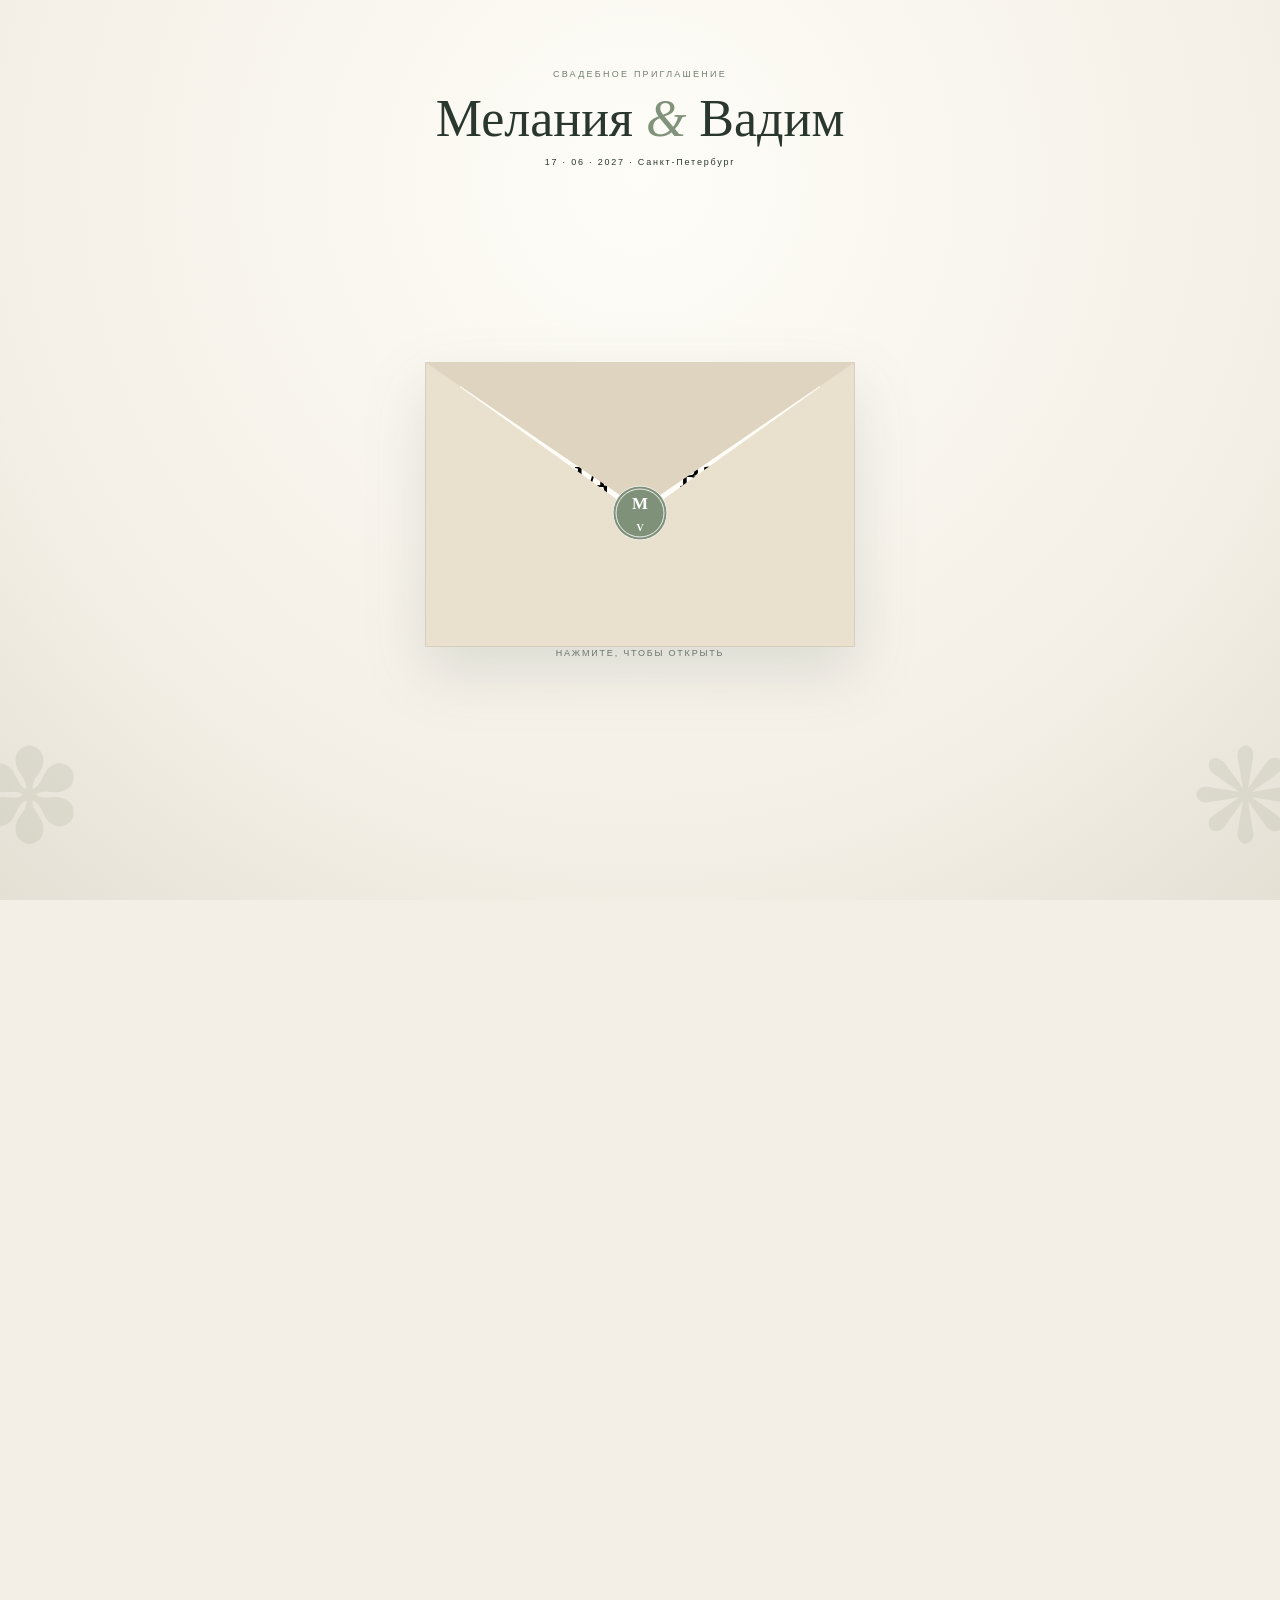
==== commit 00271538: "Add files via upload" ====
--- a/index.html
+++ b/index.html
@@ -1,57 +1 @@
-<!doctype html>
-<html lang="ru">
-<head>
-<meta charset="utf-8" />
-<meta name="viewport" content="width=device-width, initial-scale=1, viewport-fit=cover" />
-<meta name="theme-color" content="#f8f2e8" />
-<title>Мелания & Вадим — 17 июня 2027</title>
-<link rel="preconnect" href="https://fonts.googleapis.com">
-<link rel="preconnect" href="https://fonts.gstatic.com" crossorigin>
-<link href="https://fonts.googleapis.com/css2?family=Cormorant+Garamond:wght@400;500;600;700&family=Manrope:wght@300;400;500;600&family=Marck+Script&display=swap" rel="stylesheet">
-<style>
-:root{--cream:#f8f2e8;--paper:#fffdf8;--ink:#26382e;--sage:#879b78;--deep:#526b57;--rose:#d8a4a3;--blush:#ead1c8;--butter:#e7d28c;--sky:#b8d1cf;--line:rgba(38,56,46,.18);--shadow:0 25px 70px rgba(56,55,39,.13)}
-*{box-sizing:border-box}html{scroll-behavior:smooth}body{margin:0;background:var(--cream);color:var(--ink);font-family:Manrope,Arial,sans-serif;font-weight:400;overflow-x:hidden}button{font:inherit;color:inherit}a{color:inherit;text-decoration:none}.grain{position:fixed;inset:0;pointer-events:none;z-index:50;opacity:.055;background-image:url("data:image/svg+xml,%3Csvg viewBox='0 0 180 180' xmlns='http://www.w3.org/2000/svg'%3E%3Cfilter id='n'%3E%3CfeTurbulence type='fractalNoise' baseFrequency='.9' numOctaves='3' stitchTiles='stitch'/%3E%3C/filter%3E%3Crect width='100%25' height='100%25' filter='url(%23n)' opacity='.6'/%3E%3C/svg%3E")}
-#intro{position:fixed;inset:0;z-index:100;background:#f5eee2;display:grid;place-items:center;transition:opacity 1s,visibility 1s}.intro-hide{opacity:0;visibility:hidden}.intro-art{position:absolute;inset:0;overflow:hidden}.intro-flower{position:absolute;width:42vw;max-width:420px;min-width:260px;opacity:.9}.intro-flower.a{left:-8vw;top:-5vw;transform:rotate(-8deg)}.intro-flower.b{right:-10vw;bottom:-8vw;transform:rotate(18deg)}.intro-card{position:relative;text-align:center;width:min(86vw,610px);padding:70px 30px 58px;background:rgba(255,253,248,.72);backdrop-filter:blur(7px);border:1px solid rgba(255,255,255,.7);box-shadow:var(--shadow);border-radius:2px}.eyebrow{font-size:10px;letter-spacing:.28em;text-transform:uppercase}.script{font:400 clamp(43px,8vw,78px)/.9 "Marck Script",cursive;color:var(--rose);margin:17px 0 12px}.intro-date{font:500 12px Manrope;letter-spacing:.28em;text-transform:uppercase}.open{margin-top:35px;border:1px solid var(--ink);background:transparent;padding:14px 25px;letter-spacing:.18em;text-transform:uppercase;font-size:10px;cursor:pointer;transition:.35s}.open:hover{background:var(--ink);color:#fff}.sound-hint{font-size:10px;opacity:.55;margin-top:14px}
-.topbar{position:fixed;top:18px;left:50%;transform:translateX(-50%);z-index:40;display:flex;align-items:center;gap:5px;padding:6px;background:rgba(255,253,248,.68);border:1px solid rgba(38,56,46,.12);backdrop-filter:blur(12px);border-radius:999px;box-shadow:0 8px 28px rgba(40,45,33,.08)}.topbar a,.music{border:0;background:transparent;padding:10px 13px;border-radius:999px;font-size:10px;letter-spacing:.08em;cursor:pointer}.topbar a:hover,.music:hover{background:#fff}.music{min-width:43px}
-.hero{min-height:100svh;position:relative;display:grid;place-items:center;padding:100px 7vw 50px;overflow:hidden;background:linear-gradient(145deg,#f8f2e8 0%,#f8f3e9 48%,#e9eee4 100%)}.hero::after{content:"";position:absolute;width:58vw;height:58vw;max-width:760px;max-height:760px;border-radius:50%;right:-18vw;top:8vh;background:radial-gradient(circle at 42% 35%,rgba(216,164,163,.36),transparent 42%),radial-gradient(circle at 60% 70%,rgba(135,155,120,.34),transparent 47%);filter:blur(2px)}.hero-copy{position:relative;z-index:3;text-align:center}.hero-kicker{font-size:11px;letter-spacing:.34em;text-transform:uppercase}.hero-names{font:500 clamp(76px,16vw,180px)/.72 "Cormorant Garamond",serif;letter-spacing:-.055em;margin:28px 0 34px}.hero-names span{display:block}.hero-names .amp{font:400 .46em/.8 "Marck Script",cursive;color:var(--rose);letter-spacing:0;margin:-.04em 0}.hero-date{font:500 13px Manrope;letter-spacing:.32em;text-transform:uppercase}.hero-place{margin-top:11px;font:italic 20px "Cormorant Garamond",serif}.scroll{margin-top:58px;display:inline-flex;flex-direction:column;align-items:center;gap:8px;font-size:9px;letter-spacing:.22em;text-transform:uppercase}.scroll i{display:block;width:1px;height:42px;background:var(--ink);animation:line 1.8s infinite}@keyframes line{0%,100%{transform:scaleY(.35);transform-origin:top}50%{transform:scaleY(1);transform-origin:top}}
-.botanical{position:absolute;z-index:2;pointer-events:none}.botanical svg{width:100%;height:100%;overflow:visible}.botanical.left{width:390px;height:530px;left:-60px;bottom:-35px;transform:rotate(-8deg)}.botanical.right{width:390px;height:530px;right:-80px;top:-25px;transform:rotate(15deg)}
-section{position:relative;padding:130px 7vw}.intro{background:var(--paper);text-align:center;overflow:hidden}.intro-inner{max-width:780px;margin:auto}.section-kicker{font-size:10px;letter-spacing:.28em;text-transform:uppercase;color:var(--deep)}h2{font:500 clamp(45px,7vw,88px)/.88 "Cormorant Garamond",serif;margin:22px 0 28px;letter-spacing:-.03em}p.lead{font:400 clamp(20px,2.4vw,28px)/1.45 "Cormorant Garamond",serif;margin:0 auto;max-width:680px}.script-note{font:42px "Marck Script",cursive;color:var(--rose);margin-top:32px}.petals{position:absolute;inset:0;pointer-events:none;overflow:hidden}.petal{position:absolute;width:9px;height:15px;border-radius:70% 30% 70% 30%;background:var(--rose);opacity:.4;animation:float 11s linear infinite}.petal:nth-child(1){left:14%;top:18%;animation-delay:-3s}.petal:nth-child(2){left:76%;top:7%;animation-delay:-8s;background:var(--butter)}.petal:nth-child(3){left:83%;top:72%;animation-delay:-1s}.petal:nth-child(4){left:27%;top:83%;animation-delay:-6s;background:var(--sky)}@keyframes float{from{transform:translate3d(0,20px,0) rotate(0)}to{transform:translate3d(90px,-130px,0) rotate(240deg);opacity:0}}
-.story{background:var(--sage);color:#fffdf8;display:grid;grid-template-columns:1fr 1.1fr;gap:7vw;align-items:center}.story-art{min-height:600px;position:relative}.story-frame{position:absolute;inset:30px 15% 30px 0;background:linear-gradient(145deg,#d6c0a4,#f0d9d0 42%,#81957c 43%,#cbd5bd);overflow:hidden;box-shadow:var(--shadow)}.story-frame::before{content:"";position:absolute;inset:10%;border:1px solid rgba(255,255,255,.6)}.story-flower{position:absolute;width:65%;height:75%;left:8%;bottom:-3%;filter:drop-shadow(0 16px 18px rgba(0,0,0,.08))}.story-copy h2{color:#fff}.story-copy p{font:400 23px/1.5 "Cormorant Garamond",serif;max-width:540px}.story-sign{font:48px "Marck Script",cursive;color:#f0d0c9;margin-top:30px}
-.day{background:#f6efe5}.day-grid{max-width:1100px;margin:65px auto 0;display:grid;grid-template-columns:1fr 1fr;gap:0;border-top:1px solid var(--line)}.event{padding:35px 30px 40px;border-bottom:1px solid var(--line);min-height:190px}.event:nth-child(odd){border-right:1px solid var(--line)}.event-time{font-size:11px;letter-spacing:.2em;color:var(--deep)}.event h3{font:500 38px "Cormorant Garamond",serif;margin:15px 0 7px}.event p{font-size:13px;line-height:1.6;max-width:360px}.event .flower-dot{display:inline-block;width:12px;height:12px;border-radius:50% 0 50% 50%;transform:rotate(45deg);margin-left:8px;background:var(--rose)}
-.palette{background:var(--paper);text-align:center}.swatches{display:flex;justify-content:center;gap:14px;margin:55px auto 25px;flex-wrap:wrap}.swatch{width:84px;height:84px;border-radius:50%;box-shadow:0 0 0 7px rgba(255,255,255,.8),0 8px 25px rgba(0,0,0,.08)}.swatch:nth-child(1){background:#fffdf8}.swatch:nth-child(2){background:#a9b99b}.swatch:nth-child(3){background:#d9aaa7}.swatch:nth-child(4){background:#e6d28e}.swatch:nth-child(5){background:#b9d1cf}.palette-labels{font-size:10px;letter-spacing:.13em;text-transform:uppercase;opacity:.65}
-.rsvp{background:linear-gradient(135deg,#e8eee3,#f8eee9);overflow:hidden}.rsvp-wrap{max-width:800px;margin:auto;background:rgba(255,253,248,.72);padding:55px clamp(25px,7vw,80px);box-shadow:var(--shadow);border:1px solid rgba(255,255,255,.7)}form{display:grid;gap:17px;margin-top:40px}.field{display:grid;gap:8px}.field label{font-size:10px;letter-spacing:.16em;text-transform:uppercase}.field input,.field textarea,.field select{width:100%;padding:15px 0;border:0;border-bottom:1px solid var(--line);background:transparent;outline:0;font:400 16px "Cormorant Garamond",serif}.choices{display:flex;gap:10px;flex-wrap:wrap}.choice{padding:11px 15px;border:1px solid var(--line);font-size:11px;cursor:pointer;background:transparent}.choice.active{background:var(--ink);color:#fff}.submit{margin-top:10px;padding:17px 22px;border:1px solid var(--ink);background:var(--ink);color:white;cursor:pointer;letter-spacing:.16em;text-transform:uppercase;font-size:10px}.status{text-align:center;font-size:12px;min-height:18px;margin-top:12px}
-.footer{min-height:70vh;background:var(--deep);color:#fffdf8;display:grid;place-items:center;text-align:center;overflow:hidden}.footer h2{font-size:clamp(70px,12vw,150px);margin:0}.footer .script{color:#efc8c5}.footer p{font:20px "Cormorant Garamond",serif}.credits{font-size:9px;letter-spacing:.18em;text-transform:uppercase;opacity:.55;margin-top:80px}
-.reveal{opacity:0;transform:translateY(32px);transition:1s cubic-bezier(.2,.7,.2,1)}.reveal.show{opacity:1;transform:none}
-@media(max-width:760px){.topbar{top:auto;bottom:13px;width:auto}.topbar a{display:none}.music{display:block}.hero{padding-left:20px;padding-right:20px}.hero-names{font-size:22vw}.botanical.left{width:270px;height:380px;left:-105px;bottom:-20px}.botanical.right{width:250px;height:350px;right:-115px;top:15px;opacity:.8}.story{grid-template-columns:1fr;padding-top:90px}.story-art{min-height:440px}.story-frame{inset:10px 7% 10px 4%}.day-grid{grid-template-columns:1fr}.event:nth-child(odd){border-right:0}.event{min-height:0;padding:28px 5px}.swatch{width:58px;height:58px}.intro-card{padding:55px 22px}.script{font-size:52px}section{padding:100px 22px}}
-</style>
-</head>
-<body>
-<div class="grain"></div>
-<div id="intro">
-  <div class="intro-art">
-    <div class="intro-flower a"><svg viewBox="0 0 500 500"><g fill="none" stroke="#879b78" stroke-width="3"><path d="M230 510C230 360 200 230 85 40"/><path d="M231 420C310 350 370 270 420 100"/><path d="M170 280C110 230 60 210 10 210"/></g><g fill="#d8a4a3" opacity=".82"><ellipse cx="76" cy="53" rx="30" ry="64" transform="rotate(-28 76 53)"/><ellipse cx="108" cy="95" rx="25" ry="55" transform="rotate(12 108 95)"/><ellipse cx="420" cy="110" rx="31" ry="67" transform="rotate(30 420 110)"/><ellipse cx="380" cy="150" rx="22" ry="52" transform="rotate(-8 380 150)"/></g><g fill="#e7d28c"><circle cx="95" cy="67" r="17"/><circle cx="415" cy="125" r="15"/></g></svg></div>
-    <div class="intro-flower b"><svg viewBox="0 0 500 500"><g fill="none" stroke="#879b78" stroke-width="3"><path d="M260 520C280 380 350 260 460 100"/><path d="M300 420C210 360 120 320 30 315"/></g><g fill="#b8d1cf" opacity=".85"><ellipse cx="452" cy="100" rx="28" ry="70" transform="rotate(32 452 100)"/><ellipse cx="404" cy="145" rx="23" ry="55" transform="rotate(-15 404 145)"/></g><g fill="#ead1c8"><ellipse cx="55" cy="315" rx="25" ry="60" transform="rotate(-70 55 315)"/><ellipse cx="105" cy="340" rx="24" ry="58" transform="rotate(5 105 340)"/></g></svg></div>
-  </div>
-  <div class="intro-card"><div class="eyebrow">приглашение на свадьбу</div><div class="script">Мелания & Вадим</div><div class="intro-date">17 · 06 · 2027 · Санкт-Петербург</div><button class="open" id="openBtn">Открыть приглашение</button><div class="sound-hint">после открытия можно включить музыку ♫</div></div>
-</div>
-<nav class="topbar"><a href="#about">О нас</a><a href="#day">День</a><a href="#rsvp">RSVP</a><button class="music" id="musicBtn" aria-label="Музыка">♫</button></nav>
-<header class="hero" id="home">
-  <div class="botanical left"><svg viewBox="0 0 400 550"><g fill="none" stroke="#526b57" stroke-width="2.5" opacity=".75"><path d="M240 550C220 410 170 280 65 85"/><path d="M225 455C300 350 325 250 365 65"/><path d="M190 330C120 275 70 255 15 255"/></g><g fill="#d8a4a3"><ellipse cx="70" cy="88" rx="27" ry="65" transform="rotate(-28 70 88)"/><ellipse cx="100" cy="130" rx="22" ry="55" transform="rotate(8 100 130)"/><ellipse cx="365" cy="68" rx="28" ry="67" transform="rotate(27 365 68)"/></g><g fill="#e7d28c"><circle cx="92" cy="103" r="14"/><circle cx="360" cy="90" r="14"/></g></svg></div>
-  <div class="botanical right"><svg viewBox="0 0 400 550"><g fill="none" stroke="#526b57" stroke-width="2.5" opacity=".75"><path d="M145 0C175 140 235 265 360 460"/><path d="M180 130C100 150 65 195 25 285"/></g><g fill="#b8d1cf"><ellipse cx="30" cy="285" rx="26" ry="66" transform="rotate(-40 30 285)"/><ellipse cx="365" cy="465" rx="28" ry="72" transform="rotate(33 365 465)"/></g><g fill="#d8a4a3"><ellipse cx="80" cy="180" rx="24" ry="56" transform="rotate(25 80 180)"/></g></svg></div>
-  <div class="hero-copy reveal"><div class="hero-kicker">мы собираемся стать семьёй</div><div class="hero-names"><span>Мелания</span><span class="amp">&</span><span>Вадим</span></div><div class="hero-date">17 июня 2027</div><div class="hero-place">Санкт-Петербург</div><a class="scroll" href="#about">листать<i></i></a></div>
-</header>
-<section class="intro" id="about"><div class="petals"><i class="petal"></i><i class="petal"></i><i class="petal"></i><i class="petal"></i></div><div class="intro-inner reveal"><div class="section-kicker">дорогие наши</div><h2>Этот день хочется<br>разделить с вами</h2><p class="lead">Мы приглашаем вас на нашу свадьбу — день, в котором будет много любви, смеха, цветов, музыки и людей, без которых наша история была бы совсем другой.</p><div class="script-note">будем очень ждать</div></div></section>
-<section class="story"><div class="story-art reveal"><div class="story-frame"></div><div class="story-flower"><svg viewBox="0 0 300 400"><path d="M160 420C145 290 170 190 245 60" fill="none" stroke="#fffdf8" stroke-width="3"/><path d="M160 290C95 250 55 205 30 135" fill="none" stroke="#fffdf8" stroke-width="3"/><g fill="#d8a4a3"><ellipse cx="245" cy="65" rx="24" ry="55" transform="rotate(28 245 65)"/><ellipse cx="265" cy="90" rx="21" ry="48" transform="rotate(-22 265 90)"/><ellipse cx="45" cy="145" rx="22" ry="50" transform="rotate(-32 45 145)"/></g><circle cx="254" cy="78" r="13" fill="#e7d28c"/></svg></div></div><div class="story-copy reveal"><div class="section-kicker">немного о нас</div><h2>Две истории.<br>Один день.</h2><p>И теперь нам очень хочется, чтобы этот день был не только нашим. Чтобы рядом были наши близкие, друзья и те, с кем хочется смеяться, танцевать и вспоминать этот вечер ещё много лет.</p><div class="story-sign">до встречи в саду</div></div></section>
-<section class="day" id="day"><div class="reveal" style="text-align:center"><div class="section-kicker">17 июня · четверг</div><h2>Как пройдёт наш день</h2></div><div class="day-grid reveal"><div class="event"><div class="event-time">12:00</div><h3>Роспись <span class="flower-dot"></span></h3><p>Зал Торжеств, Отдел ЗАГС Адмиралтейского района Санкт-Петербурга.</p></div><div class="event"><div class="event-time">ДАЛЬШЕ</div><h3>Праздник</h3><p>Основная локация ещё выбирается. Мы обязательно сообщим вам детали.</p></div><div class="event"><div class="event-time">ВЕЧЕР</div><h3>Ужин и танцы</h3><p>Будем много разговаривать, смеяться, поднимать бокалы и танцевать до позднего вечера.</p></div><div class="event"><div class="event-time">И ГЛАВНОЕ</div><h3>Будьте рядом</h3><p>Ваше присутствие — самое ценное, что мы можем получить в этот день.</p></div></div></section>
-<section class="palette"><div class="reveal"><div class="section-kicker">настроение вечера</div><h2>Цвета, которые мы любим</h2><p class="lead">Белый остаётся цветом невесты, а вокруг него — оттенки сада, лепестков, тёплого света и летнего неба.</p><div class="swatches"><i class="swatch"></i><i class="swatch"></i><i class="swatch"></i><i class="swatch"></i><i class="swatch"></i></div><div class="palette-labels">ivory · sage · blush · butter · sky</div></div></section>
-<section class="rsvp" id="rsvp"><div class="rsvp-wrap reveal"><div class="section-kicker">пожалуйста, ответьте</div><h2>Вы будете с нами?</h2><p class="lead" style="font-size:21px;margin:0">Заполните маленькую анкету — нам это очень поможет в подготовке.</p><form id="rsvpForm"><div class="field"><label>Ваше имя</label><input id="name" required placeholder="Например, Анна и Максим"></div><div class="field"><label>Вы будете?</label><div class="choices"><button type="button" class="choice active" data-value="Да, конечно">Да, конечно</button><button type="button" class="choice" data-value="К сожалению, не смогу">К сожалению, не смогу</button></div></div><div class="field"><label>Комментарий</label><textarea id="comment" rows="3" placeholder="Пожелания, особенности питания и всё, что нам важно знать"></textarea></div><button class="submit" type="submit">Отправить ответ</button><div class="status" id="status"></div></form></div></section>
-<footer class="footer"><div class="reveal"><div class="script">до встречи</div><h2>Мелания<br>& Вадим</h2><p>17 · 06 · 2027</p><div class="credits">с любовью · Санкт-Петербург</div></div></footer>
-<script>
-const intro=document.getElementById('intro');const openBtn=document.getElementById('openBtn');let audioCtx=null,playing=false,osc=[];
-function startAmbient(){try{audioCtx=audioCtx||new (window.AudioContext||window.webkitAudioContext)(); if(audioCtx.state==='suspended') audioCtx.resume(); if(playing)return; playing=true; const master=audioCtx.createGain();master.gain.value=.018;master.connect(audioCtx.destination);[261.63,329.63,392].forEach((f,i)=>{const o=audioCtx.createOscillator(),g=audioCtx.createGain();o.type='sine';o.frequency.value=f;o.detune.value=i*2;o.connect(g);g.connect(master);g.gain.value=.32;o.start();osc.push(o)});document.getElementById('musicBtn').textContent='♫';}catch(e){}}
-function stopAmbient(){if(!audioCtx)return;osc.forEach(o=>{try{o.stop()}catch(e){}});osc=[];playing=false;document.getElementById('musicBtn').textContent='♩'}
-openBtn.onclick=()=>{intro.classList.add('intro-hide');startAmbient();};document.getElementById('musicBtn').onclick=()=>playing?stopAmbient():startAmbient();
-const io=new IntersectionObserver(es=>es.forEach(e=>e.isIntersecting&&e.target.classList.add('show')),{threshold:.12});document.querySelectorAll('.reveal').forEach(x=>io.observe(x));
-let attending='Да, конечно';document.querySelectorAll('.choice').forEach(b=>b.onclick=()=>{document.querySelectorAll('.choice').forEach(x=>x.classList.remove('active'));b.classList.add('active');attending=b.dataset.value});
-document.getElementById('rsvpForm').onsubmit=e=>{e.preventDefault();const data={name:document.getElementById('name').value,attending,comment:document.getElementById('comment').value,time:new Date().toISOString()};const old=JSON.parse(localStorage.getItem('melaniaVadimRSVP')||'[]');old.push(data);localStorage.setItem('melaniaVadimRSVP',JSON.stringify(old));document.getElementById('status').textContent='Спасибо! Ваш ответ сохранён ♡';e.target.reset();};
-</script></body></html>
+<!doctype html><html lang="ru"><head><meta charset="utf-8"><meta name="viewport" content="width=device-width,initial-scale=1"><title>Мелания & Вадим — 17.06.2027</title><link rel="stylesheet" href="styles.css"></head><body><section class="intro" id="intro"><div class="heading"><small>Свадебное приглашение</small><h1>Мелания <i>&</i> Вадим</h1><p>17 · 06 · 2027 · Санкт-Петербург</p></div><div class="stage"><button class="envelope" id="open"><span class="letter"><small>МЫ БУДЕМ РАДЫ</small><b>видеть вас</b><em>17 · 06 · 2027</em></span><span class="body"></span><span class="front"></span><span class="flap"></span><span class="wax">M<span>V</span></span></button><div>нажмите, чтобы открыть</div></div><span class="flower f1">✽</span><span class="flower f2">❋</span></section><main id="site"><button id="sound">♫</button><div class="floaters"><i class="leaf l1">❧</i><i class="leaf l2">❧</i><i class="petal p1"></i><i class="petal p2"></i><i class="butterfly b1">🦋</i><i class="butterfly b2">🦋</i><i class="bird">⌁</i></div><section class="hero"><small>THE BEGINNING OF OUR FOREVER</small><h2>Мелания <em>&</em><br>Вадим</h2><div>17 · 06 · 2027</div><p>Мы хотим разделить с вами<br>один из самых важных дней нашей жизни.</p><a href="#story">листайте ↓</a></section><section id="story" class="story"><div class="photo">ваша<br>фотография</div><div><small>OUR STORY</small><h3>Из двух историй<br><i>в одну.</i></h3><p>Есть дни, которые хочется прожить медленно, запомнить каждую деталь и разделить их с людьми, которых любишь. 17 июня станет именно таким днём для нас.</p><strong>❦</strong></div></section><section class="date"><small>SAVE THE DATE</small><div class="big">17 <span>июня<br><small>2027 · четверг</small></span></div><div class="count"><b id="d">—<small>дней</small></b><b id="h">—<small>часов</small></b><b id="m">—<small>минут</small></b><b id="s">—<small>секунд</small></b></div></section><section class="program"><small>THE DAY</small><h3>Наш день</h3><div class="timeline"><article><time>12:00</time><div><h4>Торжественная регистрация</h4><p>Зал Торжеств, Отдел ЗАГС Адмиралтейского района Санкт-Петербурга.</p></div></article><article><time>после</time><div><h4>Продолжение праздника</h4><p>Самое время обнять друг друга, поднять бокалы и отпраздновать вместе.</p></div></article><article><time>вечер</time><div><h4>И всё только начинается</h4><p>Локацию праздника добавим сюда, когда она будет выбрана.</p></div></article></div></section><section class="dress"><small>DRESS CODE</small><h3>Приходите<br><i>красивыми.</i></h3><p>Нам хочется видеть этот день живым и элегантным. Выбирайте то, в чём чувствуете себя собой. Пастельные и природные оттенки будут особенно красиво смотреться рядом с нами.</p><div class="palette"><i></i><i></i><i></i><i></i><i></i></div></section><section class="rsvp" id="rsvp"><small>RSVP</small><h3>Вы будете<br><i>с нами?</i></h3><p>Пожалуйста, ответьте до 1 мая 2027 года.</p><form id="form"><label>Ваше имя<input name="name" required placeholder="Имя и фамилия"></label><fieldset><legend>Придёте на свадьбу?</legend><label><input type="radio" name="attendance" value="Да, с удовольствием" required> Да, с удовольствием</label><label><input type="radio" name="attendance" value="К сожалению, не смогу"> К сожалению, не смогу</label></fieldset><div id="more" class="more"><fieldset><legend>Вы будете</legend><label><input type="radio" name="guests" value="Один/одна"> Один / одна</label><label><input type="radio" name="guests" value="С парой"> С парой</label></fieldset><fieldset><legend>Предпочтения по еде</legend><label><input type="radio" name="food" value="Мясо"> Мясо</label><label><input type="radio" name="food" value="Рыба"> Рыба</label><label><input type="radio" name="food" value="Вегетарианское"> Вегетарианское</label></fieldset><label>Аллергии или пожелания<textarea name="foodNotes"></textarea></label></div><label>Комментарий для нас<textarea name="comment"></textarea></label><button>Отправить ответ →</button></form><div id="thanks" hidden>✦<h4>Спасибо.<br>До встречи 17 июня.</h4></div></section><footer><span>❦</span><h3>До встречи<br><i>17 июня.</i></h3><p>Мелания & Вадим</p></footer></main><script src="script.js"></script></body></html>
--- a/styles.css
+++ b/styles.css
@@ -0,0 +1 @@
+*{box-sizing:border-box}html{scroll-behavior:smooth}body{margin:0;background:#f3efe6;color:#29372f;font-family:Arial,sans-serif;font-weight:300}.intro{height:100vh;min-height:680px;overflow:hidden;position:relative;display:grid;place-items:center;text-align:center;background:radial-gradient(circle at 50% 20%,#fffdf8,#f3efe6 70%,#e5e0d4)}.heading{position:absolute;top:7%;z-index:3}.heading small,.hero small,.story small,.date>small,.program>small,.dress>small,.rsvp>small{letter-spacing:.25em;text-transform:uppercase;font-size:9px;color:#718070}.heading h1{font:500 52px/1 Georgia,serif;margin:12px}.heading h1 i,.hero em,h3 i,footer i{color:#82937c}.heading p{font-size:9px;letter-spacing:.2em}.stage{z-index:4;transform:translateY(60px);font-size:9px;letter-spacing:.2em;text-transform:uppercase;color:#717b70}.envelope{width:min(430px,82vw);height:285px;position:relative;border:0;background:none;cursor:pointer;filter:drop-shadow(0 25px 30px #37443722);transition:.5s}.envelope:hover{transform:translateY(-6px)}.body,.front{position:absolute;inset:0;background:#e9e0ce;border:1px solid #d5cdbd}.front{z-index:4;clip-path:polygon(0 0,50% 54%,100% 0,100% 100%,0 100%)}.flap{position:absolute;z-index:5;inset:0 0 38%;background:#dfd4bf;clip-path:polygon(0 0,50% 83%,100% 0);transform-origin:50% 0;transition:1s}.letter{position:absolute;z-index:2;left:8%;right:8%;top:7%;height:90%;background:#fffdf8;border:1px solid #ded6c6;display:flex;flex-direction:column;align-items:center;padding-top:42px;transition:1.2s}.letter small{font-size:8px;letter-spacing:.25em}.letter b{font:500 45px Georgia,serif;margin:12px}.letter em{font-size:9px;letter-spacing:.2em}.wax{position:absolute;z-index:6;left:50%;top:53%;transform:translate(-50%,-50%);width:55px;height:55px;border-radius:50%;background:#7f9279;color:#fff;border:4px double #eee;display:grid;place-items:center;font:600 17px Georgia;transition:.4s}.wax span{font-size:10px}.intro.open .flap{transform:rotateX(180deg);z-index:1}.intro.open .letter{transform:translateY(-106%);z-index:7}.intro.open .wax{opacity:0}.intro.open .envelope{transform:scale(.8) translateY(30px);opacity:0;transition:1.1s}.intro.open{animation:hide 1.2s 1.2s forwards}.flower{position:absolute;font-size:130px;color:#87977f;opacity:.15;bottom:3%}.f1{left:-25px}.f2{right:-20px}.intro:after{content:"";position:absolute;inset:auto 0 0;height:28%;background:radial-gradient(ellipse,#bcc7b5 0 1px,transparent 2px);opacity:.35}main{opacity:0}main.visible{opacity:1;transition:1.4s}#sound{position:fixed;right:18px;top:18px;z-index:30;width:42px;height:42px;border-radius:50%;border:1px solid #adb7a7;background:#f6f2e9dd;color:#5f705e}.floaters{position:fixed;inset:0;pointer-events:none;overflow:hidden;z-index:20}.leaf,.petal,.butterfly,.bird{position:absolute}.leaf{font:42px Georgia;color:#82977d;animation:leaf 15s linear infinite}.l1{left:12%;top:-10%}.l2{left:70%;top:-15%;animation-delay:4s}.petal{width:8px;height:14px;background:#d7b4b0;border-radius:100% 0;animation:petal 12s linear infinite}.p1{left:25%;top:-20px}.p2{left:65%;top:-40px;animation-delay:5s}.butterfly{opacity:0;font-size:20px;animation:fly 15s ease-in-out infinite}.b1{left:8%;top:42%;animation-delay:2s}.b2{left:75%;top:60%;animation-delay:8s}.bird{left:-12%;top:25%;font-size:65px;color:#607263;opacity:.35;animation:bird 20s linear infinite}.hero{height:100vh;display:grid;place-items:center;text-align:center;position:relative}.hero h2{font:500 clamp(68px,12vw,145px)/.7 Georgia,serif;margin:28px 0 42px}.hero div{letter-spacing:.38em}.hero p,.story p,.dress p{font:16px/1.9 Georgia,serif;color:#687167}.hero a{font-size:9px;letter-spacing:.2em;text-transform:uppercase;color:#697469;text-decoration:none}.story{padding:140px 9vw;background:#e9e7dd;display:grid;grid-template-columns:1fr 1fr;gap:10vw;align-items:center}.photo{height:610px;background:linear-gradient(145deg,#d1d2c7,#eee8dc);display:grid;place-items:center;color:#798277;font-size:8px;letter-spacing:.25em}.story h3,.program h3,.dress h3,.rsvp h3,footer h3{font:500 clamp(52px,6vw,82px)/.82 Georgia,serif;margin:25px 0 30px}.date{min-height:80vh;display:grid;place-items:center;text-align:center;background:#dfe5da}.big{font:150px Georgia;color:#53634f;margin:40px}.big span{display:inline-block;text-align:left;border-left:1px solid #a4afa0;padding-left:25px;font-size:45px}.big small{display:block;font:9px Arial;letter-spacing:.2em}.count{display:flex;justify-content:center;gap:48px}.count b{font:36px Georgia}.count small{display:block;font:8px Arial;letter-spacing:.18em;color:#697568}.program,.dress,.rsvp{padding:130px 9vw}.program{background:#f3efe6}.timeline{border-top:1px solid #cbc7bc;margin-top:45px}.timeline article{display:grid;grid-template-columns:140px 1fr;gap:25px;padding:34px 0;border-bottom:1px solid #cbc7bc}.timeline time{font:30px Georgia;color:#7d8e79}.timeline h4{font:25px Georgia;margin:0 0 7px}.timeline p{font-size:12px;line-height:1.8;color:#6b736c}.dress{text-align:center;background:#f4f0e7}.dress p{max-width:650px;margin:auto}.palette{display:flex;justify-content:center;gap:10px;margin:35px}.palette i{width:43px;height:43px;border-radius:50%;border:4px solid #f4f0e7;box-shadow:0 0 0 1px #c6c4b9}.palette i:nth-child(1){background:#aab99e}.palette i:nth-child(2){background:#d8b8b0}.palette i:nth-child(3){background:#dfcf98}.palette i:nth-child(4){background:#adbec8}.palette i:nth-child(5){background:#eee1c9}.rsvp{background:#d8e0d2;max-width:none}.rsvp form{max-width:760px;margin-top:45px}.rsvp input,.rsvp textarea{display:block;width:100%;border:0;border-bottom:1px solid #a1ac9c;background:none;padding:14px 0;margin:8px 0 25px}.rsvp fieldset{border:0;padding:0;margin:30px 0}.rsvp fieldset label{display:inline-block;border:1px solid #a9b4a4;border-radius:30px;padding:10px 14px;font-size:10px;margin:0 5px 7px 0}.rsvp fieldset input{display:none}.rsvp fieldset input:checked+*{background:#71866c;color:#fff}.rsvp button{width:100%;padding:17px;border:0;background:#71866c;color:white;text-transform:uppercase;letter-spacing:.16em}.more{max-height:0;overflow:hidden;opacity:0;transition:.7s}.more.show{max-height:800px;opacity:1}.rsvp #thanks{text-align:center;padding:55px;border:1px solid #a9b3a4;font:28px Georgia}.rsvp #thanks h4{font:40px Georgia}footer{min-height:65vh;background:#28362e;color:#eee;text-align:center;padding:130px 7vw}footer h3{color:#f0ede4}footer p{font:20px Georgia;font-style:italic}@keyframes hide{to{opacity:0;visibility:hidden}}@keyframes leaf{to{transform:translate(80px,115vh) rotate(360deg)}}@keyframes petal{to{transform:translate(120px,115vh) rotate(620deg)}}@keyframes fly{0%,100%{opacity:0}15%{opacity:.8}50%{opacity:.9;transform:translate(35vw,-70px)}85%{opacity:.5;transform:translate(75vw,100px)}95%{opacity:0}}@keyframes bird{0%{left:-12%;top:25%}45%{left:45%;top:8%}100%{left:112%;top:30%}}@media(max-width:700px){.heading h1{font-size:43px}.envelope{height:245px}.letter b{font-size:37px}.story{grid-template-columns:1fr;padding:110px 8vw}.photo{height:470px}.hero h2{font-size:75px}.big{font-size:105px}.big span{font-size:34px}.count{gap:14px}.count b{font-size:29px}.timeline article{grid-template-columns:78px 1fr}}
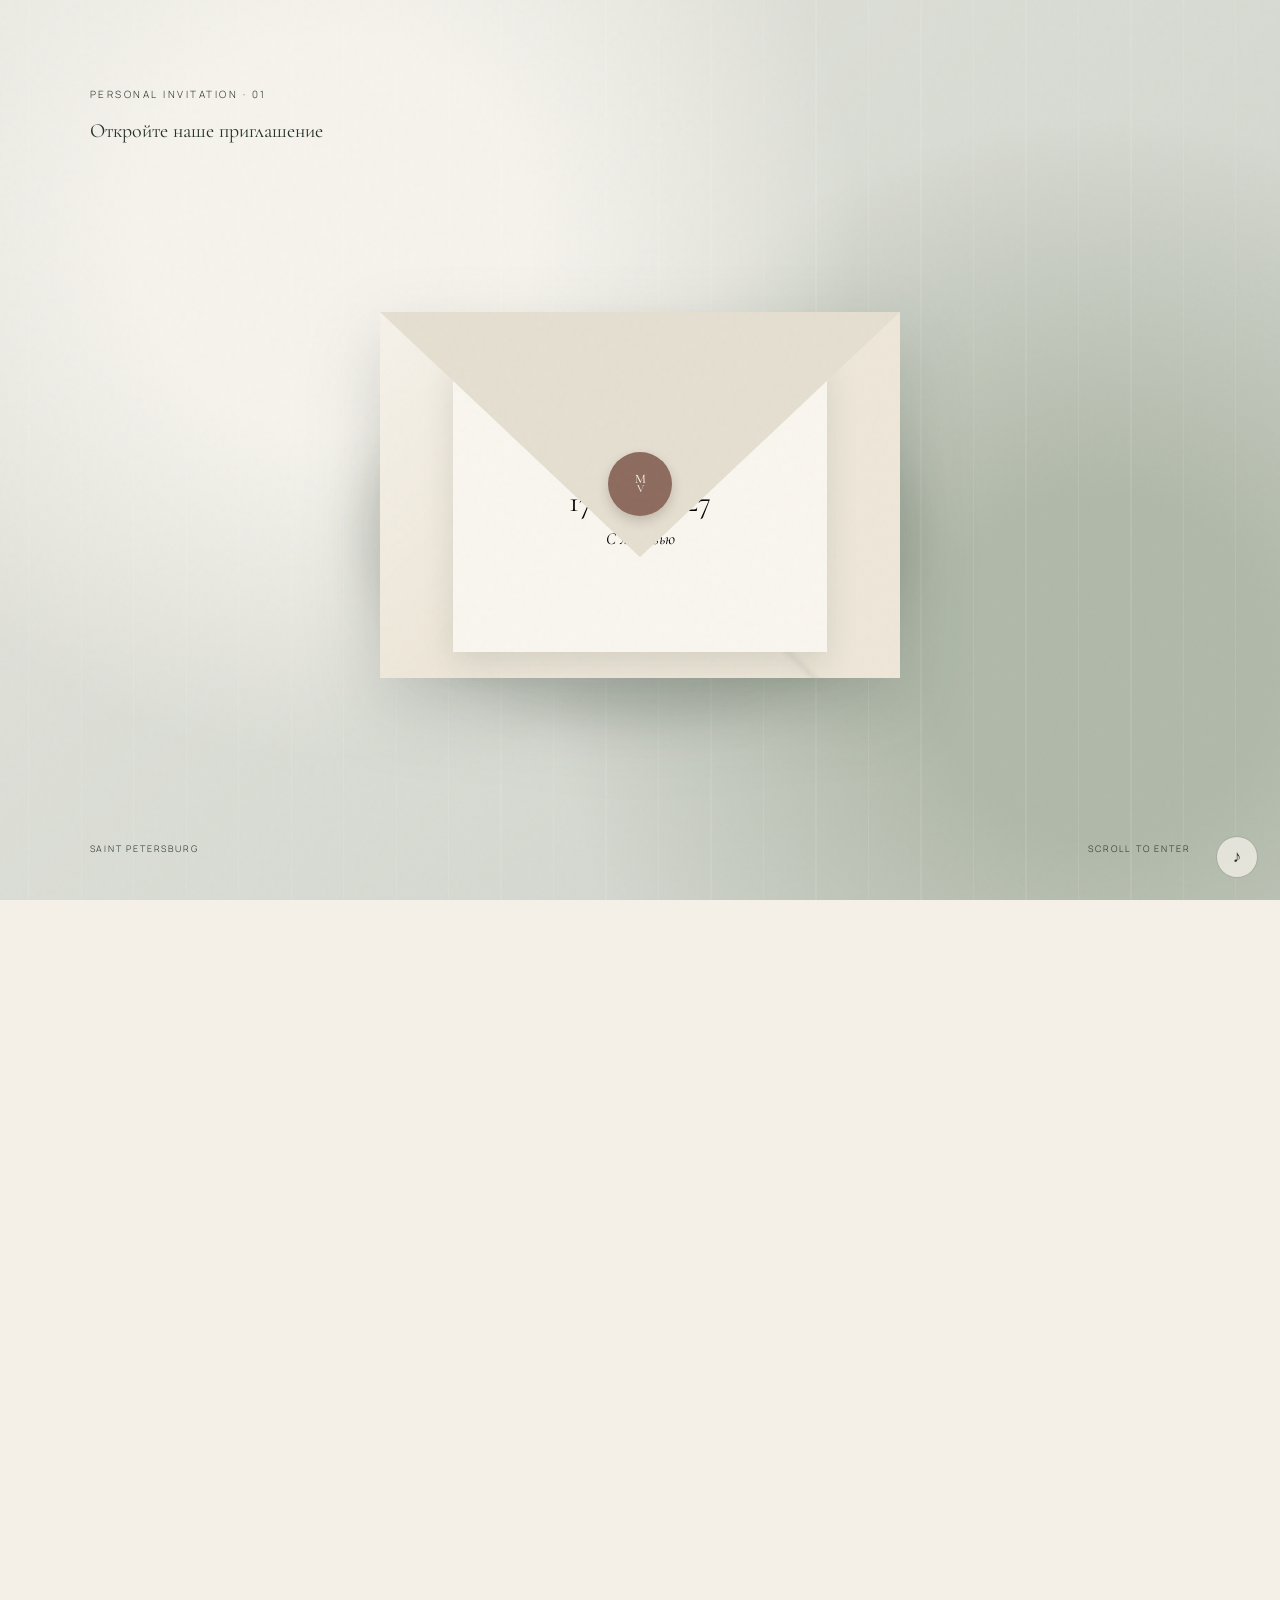
==== commit 2dc1c697: "Add files via upload" ====
--- a/index.html
+++ b/index.html
@@ -1 +1,118 @@
-<!doctype html><html lang="ru"><head><meta charset="utf-8"><meta name="viewport" content="width=device-width,initial-scale=1"><title>Мелания & Вадим — 17.06.2027</title><link rel="stylesheet" href="styles.css"></head><body><section class="intro" id="intro"><div class="heading"><small>Свадебное приглашение</small><h1>Мелания <i>&</i> Вадим</h1><p>17 · 06 · 2027 · Санкт-Петербург</p></div><div class="stage"><button class="envelope" id="open"><span class="letter"><small>МЫ БУДЕМ РАДЫ</small><b>видеть вас</b><em>17 · 06 · 2027</em></span><span class="body"></span><span class="front"></span><span class="flap"></span><span class="wax">M<span>V</span></span></button><div>нажмите, чтобы открыть</div></div><span class="flower f1">✽</span><span class="flower f2">❋</span></section><main id="site"><button id="sound">♫</button><div class="floaters"><i class="leaf l1">❧</i><i class="leaf l2">❧</i><i class="petal p1"></i><i class="petal p2"></i><i class="butterfly b1">🦋</i><i class="butterfly b2">🦋</i><i class="bird">⌁</i></div><section class="hero"><small>THE BEGINNING OF OUR FOREVER</small><h2>Мелания <em>&</em><br>Вадим</h2><div>17 · 06 · 2027</div><p>Мы хотим разделить с вами<br>один из самых важных дней нашей жизни.</p><a href="#story">листайте ↓</a></section><section id="story" class="story"><div class="photo">ваша<br>фотография</div><div><small>OUR STORY</small><h3>Из двух историй<br><i>в одну.</i></h3><p>Есть дни, которые хочется прожить медленно, запомнить каждую деталь и разделить их с людьми, которых любишь. 17 июня станет именно таким днём для нас.</p><strong>❦</strong></div></section><section class="date"><small>SAVE THE DATE</small><div class="big">17 <span>июня<br><small>2027 · четверг</small></span></div><div class="count"><b id="d">—<small>дней</small></b><b id="h">—<small>часов</small></b><b id="m">—<small>минут</small></b><b id="s">—<small>секунд</small></b></div></section><section class="program"><small>THE DAY</small><h3>Наш день</h3><div class="timeline"><article><time>12:00</time><div><h4>Торжественная регистрация</h4><p>Зал Торжеств, Отдел ЗАГС Адмиралтейского района Санкт-Петербурга.</p></div></article><article><time>после</time><div><h4>Продолжение праздника</h4><p>Самое время обнять друг друга, поднять бокалы и отпраздновать вместе.</p></div></article><article><time>вечер</time><div><h4>И всё только начинается</h4><p>Локацию праздника добавим сюда, когда она будет выбрана.</p></div></article></div></section><section class="dress"><small>DRESS CODE</small><h3>Приходите<br><i>красивыми.</i></h3><p>Нам хочется видеть этот день живым и элегантным. Выбирайте то, в чём чувствуете себя собой. Пастельные и природные оттенки будут особенно красиво смотреться рядом с нами.</p><div class="palette"><i></i><i></i><i></i><i></i><i></i></div></section><section class="rsvp" id="rsvp"><small>RSVP</small><h3>Вы будете<br><i>с нами?</i></h3><p>Пожалуйста, ответьте до 1 мая 2027 года.</p><form id="form"><label>Ваше имя<input name="name" required placeholder="Имя и фамилия"></label><fieldset><legend>Придёте на свадьбу?</legend><label><input type="radio" name="attendance" value="Да, с удовольствием" required> Да, с удовольствием</label><label><input type="radio" name="attendance" value="К сожалению, не смогу"> К сожалению, не смогу</label></fieldset><div id="more" class="more"><fieldset><legend>Вы будете</legend><label><input type="radio" name="guests" value="Один/одна"> Один / одна</label><label><input type="radio" name="guests" value="С парой"> С парой</label></fieldset><fieldset><legend>Предпочтения по еде</legend><label><input type="radio" name="food" value="Мясо"> Мясо</label><label><input type="radio" name="food" value="Рыба"> Рыба</label><label><input type="radio" name="food" value="Вегетарианское"> Вегетарианское</label></fieldset><label>Аллергии или пожелания<textarea name="foodNotes"></textarea></label></div><label>Комментарий для нас<textarea name="comment"></textarea></label><button>Отправить ответ →</button></form><div id="thanks" hidden>✦<h4>Спасибо.<br>До встречи 17 июня.</h4></div></section><footer><span>❦</span><h3>До встречи<br><i>17 июня.</i></h3><p>Мелания & Вадим</p></footer></main><script src="script.js"></script></body></html>
+<!doctype html>
+<html lang="ru">
+<head>
+<meta charset="utf-8">
+<meta name="viewport" content="width=device-width,initial-scale=1,viewport-fit=cover">
+<meta name="theme-color" content="#f4f0e8">
+<title>Мелания & Вадим — 17.06.2027</title>
+<link rel="preconnect" href="https://fonts.googleapis.com">
+<link rel="preconnect" href="https://fonts.gstatic.com" crossorigin>
+<link href="https://fonts.googleapis.com/css2?family=Cormorant+Garamond:wght@300;400;500;600&family=Manrope:wght@300;400;500;600&display=swap" rel="stylesheet">
+<link rel="stylesheet" href="styles.css">
+</head>
+<body>
+<div class="noise"></div>
+<div class="progress"><span></span></div>
+
+<section class="gate" id="gate">
+  <div class="gate-bg"></div>
+  <div class="gate-copy">
+    <span class="eyebrow">PERSONAL INVITATION · 01</span>
+    <p class="gate-kicker">Откройте наше приглашение</p>
+  </div>
+  <button class="envelope" id="openInvite" aria-label="Открыть приглашение">
+    <span class="env-shadow"></span>
+    <span class="env-paper"></span>
+    <span class="env-card"><small>МЕЛАНИЯ & ВАДИМ</small><b>17 · 06 · 2027</b><i>С любовью</i></span>
+    <span class="env-flap"></span>
+    <span class="seal">M<br><em>V</em></span>
+  </button>
+  <div class="gate-footer"><span>SAINT PETERSBURG</span><span>SCROLL TO ENTER</span></div>
+</section>
+
+<main id="site" class="site" aria-hidden="true">
+  <header class="hero">
+    <div class="hero-image abstract-garden"></div>
+    <div class="hero-vignette"></div>
+    <div class="hero-branch branch-a"></div>
+    <div class="hero-branch branch-b"></div>
+    <div class="hero-content">
+      <span class="eyebrow reveal">17 · 06 · 2027</span>
+      <h1 class="hero-title"><span>Мелания</span><small>&amp;</small><span>Вадим</span></h1>
+      <p class="hero-sub reveal">приглашение на наш день</p>
+      <div class="scroll-cue"><span></span>листайте</div>
+    </div>
+  </header>
+
+  <section class="statement section-pad">
+    <div class="section-label">01 / OUR STORY</div>
+    <div class="statement-grid">
+      <p class="statement-big reveal">Мы хотим разделить<br><i>этот день</i> с вами.</p>
+      <p class="statement-small reveal">Есть дни, которые хочется запомнить не только фотографиями. Поэтому мы собираем вокруг себя самых любимых людей и приглашаем вас стать частью нашей истории.</p>
+    </div>
+  </section>
+
+  <section class="photo-story">
+    <div class="photo-frame photo-one"><span>ВАША ФОТОГРАФИЯ</span><small>01</small></div>
+    <div class="photo-caption">one day<br><i>one story</i></div>
+    <div class="photo-frame photo-two"><span>ВАША ФОТОГРАФИЯ</span><small>02</small></div>
+    <div class="leaf-line"></div>
+  </section>
+
+  <section class="date-section section-pad">
+    <div class="section-label">02 / SAVE THE DATE</div>
+    <div class="date-lockup"><span>THURSDAY</span><strong>17</strong><span>JUNE · 2027</span></div>
+    <div class="countdown" id="countdown">
+      <div><b data-unit="days">—</b><span>дней</span></div><div><b data-unit="hours">—</b><span>часов</span></div><div><b data-unit="minutes">—</b><span>минут</span></div><div><b data-unit="seconds">—</b><span>секунд</span></div>
+    </div>
+  </section>
+
+  <section class="day-section">
+    <div class="day-intro"><div class="section-label">03 / THE DAY</div><h2>День,<br><i>который начинается</i><br>с нас.</h2></div>
+    <div class="timeline">
+      <article class="time-item reveal"><time>12:00</time><div><h3>Торжественная регистрация</h3><p>Зал Торжеств · Отдел ЗАГС Адмиралтейского района Санкт-Петербурга</p></div></article>
+      <article class="time-item reveal"><time>после</time><div><h3>Продолжение дня</h3><p>Тёплая встреча, фотографии, прогулка и всё то, ради чего хочется не торопиться.</p></div></article>
+      <article class="time-item reveal"><time>вечер</time><div><h3>Праздник</h3><p>Место вечернего праздника сообщим отдельно — локация ещё выбирается.</p></div></article>
+    </div>
+  </section>
+
+  <section class="interlude">
+    <div class="interlude-word">TOGETHER</div>
+    <div class="bird" aria-hidden="true"><span></span><span></span></div>
+  </section>
+
+  <section class="dress section-pad">
+    <div class="section-label">04 / DRESS CODE</div>
+    <div class="dress-grid">
+      <div><h2>Лето.<br><i>Свет.</i><br>Цветы.</h2></div>
+      <div class="palette">
+        <p>Нам хочется увидеть наш день лёгким, светлым и живым. Выбирайте то, в чём вам красиво и комфортно.</p>
+        <div class="swatches"><i></i><i></i><i></i><i></i><i></i></div>
+        <small>молочный · шалфей · пудра · сливочный · голубой</small>
+      </div>
+    </div>
+  </section>
+
+  <section class="rsvp section-pad" id="rsvp">
+    <div class="section-label">05 / RSVP</div>
+    <div class="rsvp-head"><h2>Вы с нами?</h2><p>Пожалуйста, ответьте до 1 мая 2027 года.</p></div>
+    <form id="rsvpForm">
+      <label>Ваше имя<input required name="name" placeholder="Имя и фамилия"></label>
+      <div class="choice-row"><button type="button" class="choice" data-value="yes">Да, буду ♡</button><button type="button" class="choice" data-value="no">К сожалению, не смогу</button></div>
+      <input type="hidden" name="attendance" id="attendance">
+      <div class="conditional" id="conditional">
+        <label>Вы будете<input name="company" placeholder="одна / один или с парой"></label>
+        <label>Предпочтение по меню<select name="food"><option value="">Выберите вариант</option><option>Мясо</option><option>Рыба</option><option>Вегетарианское</option><option>Без особых пожеланий</option></select></label>
+        <label>Аллергии / пожелания<textarea name="notes" rows="2" placeholder="Если есть — напишите здесь"></textarea></label>
+      </div>
+      <button class="submit" type="submit">Отправить ответ <span>↗</span></button>
+      <p class="form-note">Пока ответы сохраняются в браузере. Подключение Telegram / почты добавим следующим шагом.</p>
+    </form>
+    <div class="success" id="success"><span>Спасибо</span><h3>До встречи<br><i>17 июня.</i></h3></div>
+  </section>
+
+  <footer class="footer"><div>МЕЛАНИЯ & ВАДИМ</div><div>17 · 06 · 2027</div><small>SAINT PETERSBURG · WITH LOVE</small></footer>
+</main>
+<button class="sound" id="sound" aria-label="Звук">♪</button>
+<script src="script.js"></script>
+</body></html>
--- a/styles.css
+++ b/styles.css
@@ -1 +1,11 @@
-*{box-sizing:border-box}html{scroll-behavior:smooth}body{margin:0;background:#f3efe6;color:#29372f;font-family:Arial,sans-serif;font-weight:300}.intro{height:100vh;min-height:680px;overflow:hidden;position:relative;display:grid;place-items:center;text-align:center;background:radial-gradient(circle at 50% 20%,#fffdf8,#f3efe6 70%,#e5e0d4)}.heading{position:absolute;top:7%;z-index:3}.heading small,.hero small,.story small,.date>small,.program>small,.dress>small,.rsvp>small{letter-spacing:.25em;text-transform:uppercase;font-size:9px;color:#718070}.heading h1{font:500 52px/1 Georgia,serif;margin:12px}.heading h1 i,.hero em,h3 i,footer i{color:#82937c}.heading p{font-size:9px;letter-spacing:.2em}.stage{z-index:4;transform:translateY(60px);font-size:9px;letter-spacing:.2em;text-transform:uppercase;color:#717b70}.envelope{width:min(430px,82vw);height:285px;position:relative;border:0;background:none;cursor:pointer;filter:drop-shadow(0 25px 30px #37443722);transition:.5s}.envelope:hover{transform:translateY(-6px)}.body,.front{position:absolute;inset:0;background:#e9e0ce;border:1px solid #d5cdbd}.front{z-index:4;clip-path:polygon(0 0,50% 54%,100% 0,100% 100%,0 100%)}.flap{position:absolute;z-index:5;inset:0 0 38%;background:#dfd4bf;clip-path:polygon(0 0,50% 83%,100% 0);transform-origin:50% 0;transition:1s}.letter{position:absolute;z-index:2;left:8%;right:8%;top:7%;height:90%;background:#fffdf8;border:1px solid #ded6c6;display:flex;flex-direction:column;align-items:center;padding-top:42px;transition:1.2s}.letter small{font-size:8px;letter-spacing:.25em}.letter b{font:500 45px Georgia,serif;margin:12px}.letter em{font-size:9px;letter-spacing:.2em}.wax{position:absolute;z-index:6;left:50%;top:53%;transform:translate(-50%,-50%);width:55px;height:55px;border-radius:50%;background:#7f9279;color:#fff;border:4px double #eee;display:grid;place-items:center;font:600 17px Georgia;transition:.4s}.wax span{font-size:10px}.intro.open .flap{transform:rotateX(180deg);z-index:1}.intro.open .letter{transform:translateY(-106%);z-index:7}.intro.open .wax{opacity:0}.intro.open .envelope{transform:scale(.8) translateY(30px);opacity:0;transition:1.1s}.intro.open{animation:hide 1.2s 1.2s forwards}.flower{position:absolute;font-size:130px;color:#87977f;opacity:.15;bottom:3%}.f1{left:-25px}.f2{right:-20px}.intro:after{content:"";position:absolute;inset:auto 0 0;height:28%;background:radial-gradient(ellipse,#bcc7b5 0 1px,transparent 2px);opacity:.35}main{opacity:0}main.visible{opacity:1;transition:1.4s}#sound{position:fixed;right:18px;top:18px;z-index:30;width:42px;height:42px;border-radius:50%;border:1px solid #adb7a7;background:#f6f2e9dd;color:#5f705e}.floaters{position:fixed;inset:0;pointer-events:none;overflow:hidden;z-index:20}.leaf,.petal,.butterfly,.bird{position:absolute}.leaf{font:42px Georgia;color:#82977d;animation:leaf 15s linear infinite}.l1{left:12%;top:-10%}.l2{left:70%;top:-15%;animation-delay:4s}.petal{width:8px;height:14px;background:#d7b4b0;border-radius:100% 0;animation:petal 12s linear infinite}.p1{left:25%;top:-20px}.p2{left:65%;top:-40px;animation-delay:5s}.butterfly{opacity:0;font-size:20px;animation:fly 15s ease-in-out infinite}.b1{left:8%;top:42%;animation-delay:2s}.b2{left:75%;top:60%;animation-delay:8s}.bird{left:-12%;top:25%;font-size:65px;color:#607263;opacity:.35;animation:bird 20s linear infinite}.hero{height:100vh;display:grid;place-items:center;text-align:center;position:relative}.hero h2{font:500 clamp(68px,12vw,145px)/.7 Georgia,serif;margin:28px 0 42px}.hero div{letter-spacing:.38em}.hero p,.story p,.dress p{font:16px/1.9 Georgia,serif;color:#687167}.hero a{font-size:9px;letter-spacing:.2em;text-transform:uppercase;color:#697469;text-decoration:none}.story{padding:140px 9vw;background:#e9e7dd;display:grid;grid-template-columns:1fr 1fr;gap:10vw;align-items:center}.photo{height:610px;background:linear-gradient(145deg,#d1d2c7,#eee8dc);display:grid;place-items:center;color:#798277;font-size:8px;letter-spacing:.25em}.story h3,.program h3,.dress h3,.rsvp h3,footer h3{font:500 clamp(52px,6vw,82px)/.82 Georgia,serif;margin:25px 0 30px}.date{min-height:80vh;display:grid;place-items:center;text-align:center;background:#dfe5da}.big{font:150px Georgia;color:#53634f;margin:40px}.big span{display:inline-block;text-align:left;border-left:1px solid #a4afa0;padding-left:25px;font-size:45px}.big small{display:block;font:9px Arial;letter-spacing:.2em}.count{display:flex;justify-content:center;gap:48px}.count b{font:36px Georgia}.count small{display:block;font:8px Arial;letter-spacing:.18em;color:#697568}.program,.dress,.rsvp{padding:130px 9vw}.program{background:#f3efe6}.timeline{border-top:1px solid #cbc7bc;margin-top:45px}.timeline article{display:grid;grid-template-columns:140px 1fr;gap:25px;padding:34px 0;border-bottom:1px solid #cbc7bc}.timeline time{font:30px Georgia;color:#7d8e79}.timeline h4{font:25px Georgia;margin:0 0 7px}.timeline p{font-size:12px;line-height:1.8;color:#6b736c}.dress{text-align:center;background:#f4f0e7}.dress p{max-width:650px;margin:auto}.palette{display:flex;justify-content:center;gap:10px;margin:35px}.palette i{width:43px;height:43px;border-radius:50%;border:4px solid #f4f0e7;box-shadow:0 0 0 1px #c6c4b9}.palette i:nth-child(1){background:#aab99e}.palette i:nth-child(2){background:#d8b8b0}.palette i:nth-child(3){background:#dfcf98}.palette i:nth-child(4){background:#adbec8}.palette i:nth-child(5){background:#eee1c9}.rsvp{background:#d8e0d2;max-width:none}.rsvp form{max-width:760px;margin-top:45px}.rsvp input,.rsvp textarea{display:block;width:100%;border:0;border-bottom:1px solid #a1ac9c;background:none;padding:14px 0;margin:8px 0 25px}.rsvp fieldset{border:0;padding:0;margin:30px 0}.rsvp fieldset label{display:inline-block;border:1px solid #a9b4a4;border-radius:30px;padding:10px 14px;font-size:10px;margin:0 5px 7px 0}.rsvp fieldset input{display:none}.rsvp fieldset input:checked+*{background:#71866c;color:#fff}.rsvp button{width:100%;padding:17px;border:0;background:#71866c;color:white;text-transform:uppercase;letter-spacing:.16em}.more{max-height:0;overflow:hidden;opacity:0;transition:.7s}.more.show{max-height:800px;opacity:1}.rsvp #thanks{text-align:center;padding:55px;border:1px solid #a9b3a4;font:28px Georgia}.rsvp #thanks h4{font:40px Georgia}footer{min-height:65vh;background:#28362e;color:#eee;text-align:center;padding:130px 7vw}footer h3{color:#f0ede4}footer p{font:20px Georgia;font-style:italic}@keyframes hide{to{opacity:0;visibility:hidden}}@keyframes leaf{to{transform:translate(80px,115vh) rotate(360deg)}}@keyframes petal{to{transform:translate(120px,115vh) rotate(620deg)}}@keyframes fly{0%,100%{opacity:0}15%{opacity:.8}50%{opacity:.9;transform:translate(35vw,-70px)}85%{opacity:.5;transform:translate(75vw,100px)}95%{opacity:0}}@keyframes bird{0%{left:-12%;top:25%}45%{left:45%;top:8%}100%{left:112%;top:30%}}@media(max-width:700px){.heading h1{font-size:43px}.envelope{height:245px}.letter b{font-size:37px}.story{grid-template-columns:1fr;padding:110px 8vw}.photo{height:470px}.hero h2{font-size:75px}.big{font-size:105px}.big span{font-size:34px}.count{gap:14px}.count b{font-size:29px}.timeline article{grid-template-columns:78px 1fr}}
+:root{--paper:#f4f0e8;--ink:#243128;--sage:#7d907b;--sage2:#aebaa4;--rose:#d9bbb8;--cream:#eee4d4;--line:rgba(36,49,40,.18);--serif:'Cormorant Garamond',Georgia,serif;--sans:'Manrope',Arial,sans-serif}
+*{box-sizing:border-box}html{scroll-behavior:smooth}body{margin:0;background:var(--paper);color:var(--ink);font-family:var(--sans);font-weight:300;overflow-x:hidden}.noise{position:fixed;inset:0;pointer-events:none;z-index:100;opacity:.045;background-image:url("data:image/svg+xml,%3Csvg viewBox='0 0 180 180' xmlns='http://www.w3.org/2000/svg'%3E%3Cfilter id='n'%3E%3CfeTurbulence type='fractalNoise' baseFrequency='.9' numOctaves='3' stitchTiles='stitch'/%3E%3C/filter%3E%3Crect width='100%25' height='100%25' filter='url(%23n)' opacity='.7'/%3E%3C/svg%3E")}.progress{position:fixed;z-index:101;left:0;top:0;width:100%;height:2px}.progress span{display:block;height:100%;width:0;background:var(--ink)}
+.gate{height:100svh;min-height:680px;position:fixed;inset:0;z-index:50;display:grid;place-items:center;background:#dfe4d9;overflow:hidden;transition:opacity 1s cubic-bezier(.76,0,.24,1),visibility 1s}.gate.open{opacity:0;visibility:hidden;pointer-events:none}.gate-bg{position:absolute;inset:-10%;background:radial-gradient(circle at 30% 30%,#f7f3ea 0 15%,transparent 40%),radial-gradient(circle at 80% 70%,#aebaa4 0 12%,transparent 38%),linear-gradient(135deg,#e9e7dd,#c9d1c5);filter:saturate(.7)}.gate-bg:after{content:"";position:absolute;inset:0;opacity:.35;background:repeating-linear-gradient(90deg,transparent 0 4vw,rgba(255,255,255,.25) 4vw 4.1vw)}.gate-copy{position:absolute;top:9vh;left:7vw;z-index:2}.eyebrow,.section-label{font-size:10px;letter-spacing:.25em;text-transform:uppercase}.gate-kicker{font:400 20px var(--serif);margin-top:16px}.gate-footer{position:absolute;bottom:5vh;left:7vw;right:7vw;display:flex;justify-content:space-between;font-size:9px;letter-spacing:.2em}.envelope{position:relative;width:min(76vw,520px);aspect-ratio:1.42;border:0;background:none;cursor:pointer;filter:drop-shadow(0 28px 35px rgba(36,49,40,.18));transform:translateY(5vh);transition:transform 1s cubic-bezier(.16,1,.3,1)}.envelope:hover{transform:translateY(4vh) scale(1.015)}.env-paper,.env-shadow,.env-card,.env-flap{position:absolute}.env-shadow{inset:10% -3% -10%;background:rgba(40,50,40,.14);filter:blur(22px);border-radius:50%}.env-paper{inset:0;background:#eee7d9;clip-path:polygon(0 0,100% 0,100% 100%,0 100%)}.env-paper:after{content:"";position:absolute;inset:0;background:linear-gradient(135deg,rgba(255,255,255,.45),transparent 45%),linear-gradient(45deg,transparent 48%,rgba(80,90,75,.07) 49%,transparent 50%)}.env-card{left:14%;right:14%;top:13%;bottom:7%;background:#f9f6ef;display:flex;flex-direction:column;align-items:center;justify-content:center;gap:8px;box-shadow:0 12px 30px rgba(36,49,40,.12);font-family:var(--serif);z-index:1}.env-card small{font:500 9px var(--sans);letter-spacing:.24em}.env-card b{font-size:30px;font-weight:400}.env-card i{font-size:17px}.env-flap{left:0;right:0;top:0;height:67%;background:#e5dfd1;clip-path:polygon(0 0,100% 0,50% 100%);transform-origin:50% 0;z-index:3;transition:transform 1.1s cubic-bezier(.76,0,.24,1)}.seal{position:absolute;z-index:4;left:50%;top:47%;transform:translate(-50%,-50%);width:64px;height:64px;border-radius:50%;display:grid;place-content:center;text-align:center;background:#8d6b5e;color:#f5efe4;font:500 13px var(--serif);line-height:.8;box-shadow:0 5px 12px rgba(60,35,28,.2);transition:transform .8s cubic-bezier(.76,0,.24,1),opacity .5s}.seal em{font-style:normal;font-size:11px}.envelope.opening .env-flap{transform:rotateX(175deg)}.envelope.opening .seal{transform:translate(-50%,-50%) scale(.1) rotate(30deg);opacity:0}.envelope.opening .env-card{animation:cardOut 1.2s .25s cubic-bezier(.76,0,.24,1) forwards}@keyframes cardOut{to{transform:translateY(-85vh) scale(1.35)}}
+.site{opacity:0;visibility:hidden;transition:opacity 1.2s .35s}.site.live{opacity:1;visibility:visible}.hero{height:100svh;min-height:720px;position:relative;display:grid;place-items:center;overflow:hidden;background:#4d5a4e}.hero-image{position:absolute;inset:-5%;transform:scale(1.05);transition:transform 2s}.site.live .hero-image{transform:scale(1)}.abstract-garden{background:radial-gradient(ellipse at 20% 70%,rgba(238,222,199,.9),transparent 26%),radial-gradient(ellipse at 72% 30%,rgba(215,190,184,.65),transparent 28%),radial-gradient(ellipse at 55% 75%,rgba(171,187,158,.8),transparent 32%),linear-gradient(120deg,#7c8d77,#d6cfc0 52%,#a9b6a0);}.abstract-garden:before,.abstract-garden:after{content:"";position:absolute;border:1px solid rgba(255,255,255,.3);border-radius:50%;width:70vw;height:95vw;transform:rotate(35deg);left:10%;top:-20%;box-shadow:0 0 0 35px rgba(255,255,255,.03),0 0 0 90px rgba(255,255,255,.025)}.abstract-garden:after{left:55%;top:15%;transform:rotate(-28deg);width:45vw;height:70vw}.hero-vignette{position:absolute;inset:0;background:linear-gradient(180deg,rgba(25,38,28,.38),transparent 35%,rgba(25,38,28,.3))}.hero-content{position:relative;text-align:center;color:#fbf8f0;z-index:2}.hero-title{font:300 clamp(72px,14vw,190px)/.68 var(--serif);letter-spacing:-.04em;margin:30px 0 35px}.hero-title span{display:block}.hero-title small{display:block;font-size:.27em;line-height:1.3;font-style:italic}.hero-sub{letter-spacing:.16em;text-transform:uppercase;font-size:10px}.scroll-cue{position:absolute;top:calc(100svh - 70px);left:50%;transform:translateX(-50%);font-size:9px;letter-spacing:.2em;text-transform:uppercase;display:flex;gap:10px;align-items:center}.scroll-cue span{width:36px;height:1px;background:currentColor}.hero-branch{position:absolute;width:40vw;height:60vw;border:1px solid rgba(255,255,255,.2);border-radius:70% 30% 60% 40%;filter:blur(.2px);opacity:.65}.branch-a{left:-22vw;bottom:-20vw;transform:rotate(-22deg)}.branch-b{right:-25vw;top:-22vw;transform:rotate(25deg)}
+.section-pad{padding:clamp(90px,13vw,180px) 8vw}.section-label{margin-bottom:70px}.statement{background:#f4f0e8}.statement-grid{display:grid;grid-template-columns:1.5fr .7fr;gap:10vw;align-items:end}.statement-big{font:400 clamp(48px,7.5vw,105px)/.82 var(--serif);letter-spacing:-.035em;margin:0}.statement-big i{color:#879782}.statement-small{max-width:340px;line-height:1.9;font-size:13px;margin:0 0 10px}.photo-story{height:155vw;max-height:1600px;min-height:950px;position:relative;background:#e4dfd4;overflow:hidden}.photo-frame{position:absolute;background:linear-gradient(145deg,#87977f,#c5c8b8 46%,#e1cfc1);box-shadow:0 30px 80px rgba(36,49,40,.15);display:flex;align-items:center;justify-content:center;color:rgba(255,255,255,.72);font:500 10px var(--sans);letter-spacing:.18em}.photo-frame span{border:1px solid rgba(255,255,255,.45);padding:14px 18px}.photo-frame small{position:absolute;bottom:16px;left:18px}.photo-one{width:48vw;height:67vw;left:10vw;top:10vw;transform:rotate(-4deg)}.photo-two{width:40vw;height:55vw;right:9vw;top:58vw;transform:rotate(5deg);background:linear-gradient(145deg,#c9b5ad,#9aa98f 55%,#e6dccb)}.photo-caption{position:absolute;z-index:3;left:50%;top:48%;transform:translate(-50%,-50%);font:500 clamp(48px,8vw,110px)/.75 var(--serif);text-align:center;color:#f8f4ea;mix-blend-mode:multiply}.photo-caption i{font-weight:300}.leaf-line{position:absolute;right:8vw;top:15%;height:70%;width:1px;background:rgba(36,49,40,.22)}
+.date-section{text-align:center}.date-lockup{display:flex;justify-content:center;align-items:baseline;gap:25px}.date-lockup span{font-size:10px;letter-spacing:.25em}.date-lockup strong{font:300 clamp(140px,23vw,300px)/.7 var(--serif);letter-spacing:-.07em}.countdown{display:flex;justify-content:center;gap:clamp(22px,6vw,75px);margin-top:90px}.countdown div{text-align:left;min-width:60px}.countdown b{display:block;font:400 34px var(--serif)}.countdown span{font-size:9px;letter-spacing:.15em;text-transform:uppercase;color:#71806e}
+.day-section{background:#dce3d7;padding:12vw 8vw;display:grid;grid-template-columns:.8fr 1.2fr;gap:10vw}.day-intro h2,.dress h2,.rsvp h2{font:400 clamp(65px,9vw,130px)/.78 var(--serif);letter-spacing:-.04em;margin:0}.day-intro h2 i,.dress h2 i,.rsvp h2 i{font-style:italic;color:#748672}.timeline{padding-top:8vw}.time-item{display:grid;grid-template-columns:130px 1fr;gap:35px;padding:35px 0;border-top:1px solid var(--line)}.time-item time{font:400 30px var(--serif)}.time-item h3{font:500 18px var(--sans);margin:0 0 10px}.time-item p{max-width:480px;line-height:1.8;font-size:12px;margin:0}.interlude{height:80vh;min-height:580px;background:#26352b;color:#f4f0e8;position:relative;overflow:hidden;display:grid;place-items:center}.interlude:before{content:"";position:absolute;width:80vw;height:80vw;border:1px solid rgba(255,255,255,.12);border-radius:50%;transform:rotate(15deg)}.interlude-word{font:300 clamp(70px,15vw,220px)/.7 var(--serif);letter-spacing:-.06em;z-index:2}.bird{position:absolute;left:-100px;top:35%;width:70px;height:30px;animation:fly 13s linear infinite;z-index:3}.bird span{position:absolute;width:35px;height:16px;border-top:2px solid #f4f0e8;border-radius:50% 50% 0 0;transform-origin:100% 100%}.bird span:first-child{left:0;transform:rotate(18deg)}.bird span:last-child{right:0;transform:scaleX(-1) rotate(18deg)}@keyframes fly{0%{transform:translateX(-100px) translateY(10px) scale(.8)}40%{transform:translateX(45vw) translateY(-50px) scale(1)}100%{transform:translateX(110vw) translateY(20px) scale(.7)}}
+.dress{background:#f1e9de}.dress-grid{display:grid;grid-template-columns:1fr 1fr;gap:10vw;align-items:end}.palette{max-width:420px;line-height:1.8;font-size:13px}.swatches{display:flex;gap:10px;margin:45px 0 18px}.swatches i{width:42px;height:42px;border-radius:50%;border:1px solid rgba(36,49,40,.12)}.swatches i:nth-child(1){background:#f7f3ea}.swatches i:nth-child(2){background:#9aaa8f}.swatches i:nth-child(3){background:#d8b8b5}.swatches i:nth-child(4){background:#e8dccb}.swatches i:nth-child(5){background:#b8c7c7}.palette small{font-size:9px;letter-spacing:.12em;text-transform:uppercase;color:#687766}
+.rsvp{background:#f4f0e8}.rsvp-head{display:flex;justify-content:space-between;align-items:end;gap:30px;margin-bottom:80px}.rsvp-head p{font-size:11px;letter-spacing:.08em}.rsvp form{max-width:850px;margin:auto}.rsvp label{display:block;font-size:9px;letter-spacing:.18em;text-transform:uppercase;margin-bottom:28px}.rsvp input,.rsvp select,.rsvp textarea{display:block;width:100%;border:0;border-bottom:1px solid var(--line);background:transparent;padding:18px 0;font:300 20px var(--serif);color:var(--ink);outline:none;border-radius:0}.choice-row{display:grid;grid-template-columns:1fr 1fr;border-top:1px solid var(--line);border-bottom:1px solid var(--line);margin:55px 0 35px}.choice{background:none;border:0;padding:24px 10px;font:400 19px var(--serif);color:var(--ink);cursor:pointer;transition:background .3s,color .3s}.choice+button{border-left:1px solid var(--line)}.choice.active{background:#2d3b30;color:#f4f0e8}.conditional{max-height:0;overflow:hidden;opacity:0;transition:max-height 1s cubic-bezier(.76,0,.24,1),opacity .6s}.conditional.show{max-height:500px;opacity:1}.submit{margin-top:45px;width:100%;border:1px solid var(--ink);background:var(--ink);color:#f4f0e8;padding:20px;font:400 16px var(--sans);letter-spacing:.08em;cursor:pointer}.submit span{float:right}.form-note{font-size:9px;letter-spacing:.08em;opacity:.55;text-align:center;margin-top:20px}.success{display:none;text-align:center;padding:90px 0}.success.show{display:block}.success span{font-size:10px;letter-spacing:.3em;text-transform:uppercase}.success h3{font:400 clamp(60px,9vw,120px)/.8 var(--serif);margin:30px 0}.footer{background:#26352b;color:#f4f0e8;padding:70px 8vw;display:grid;grid-template-columns:1fr 1fr;gap:20px;font:400 14px var(--sans);letter-spacing:.12em}.footer div:nth-child(2){text-align:right}.footer small{grid-column:1/-1;font-size:8px;letter-spacing:.25em;opacity:.5}.sound{position:fixed;z-index:102;right:22px;bottom:22px;width:42px;height:42px;border-radius:50%;border:1px solid rgba(36,49,40,.3);background:rgba(244,240,232,.75);backdrop-filter:blur(8px);color:var(--ink);cursor:pointer;font-size:17px}.reveal{opacity:0;transform:translateY(30px);transition:opacity 1s cubic-bezier(.76,0,.24,1),transform 1s cubic-bezier(.76,0,.24,1)}.reveal.in{opacity:1;transform:none}
+@media(max-width:700px){.gate-copy{left:7vw}.gate-footer{font-size:7px}.hero{min-height:650px}.hero-title{font-size:22vw}.statement-grid,.dress-grid,.day-section{grid-template-columns:1fr}.statement-small{margin-top:55px}.photo-story{height:145vh;min-height:850px}.photo-one{width:65vw;height:90vw;left:5vw;top:18vw}.photo-two{width:58vw;height:78vw;right:4vw;top:100vw}.photo-caption{font-size:18vw}.date-lockup{gap:10px}.date-lockup strong{font-size:35vw}.countdown{gap:16px;margin-top:60px}.countdown b{font-size:27px}.day-section{gap:70px}.time-item{grid-template-columns:75px 1fr;gap:15px}.time-item time{font-size:24px}.rsvp-head{display:block}.rsvp-head p{margin-top:30px}.choice-row{grid-template-columns:1fr}.choice+button{border-left:0;border-top:1px solid var(--line)}.footer{grid-template-columns:1fr}.footer div:nth-child(2){text-align:left}.footer small{grid-column:auto}}
+@media(prefers-reduced-motion:reduce){*,*:before,*:after{animation:none!important;transition:none!important;scroll-behavior:auto!important}.reveal{opacity:1;transform:none}}
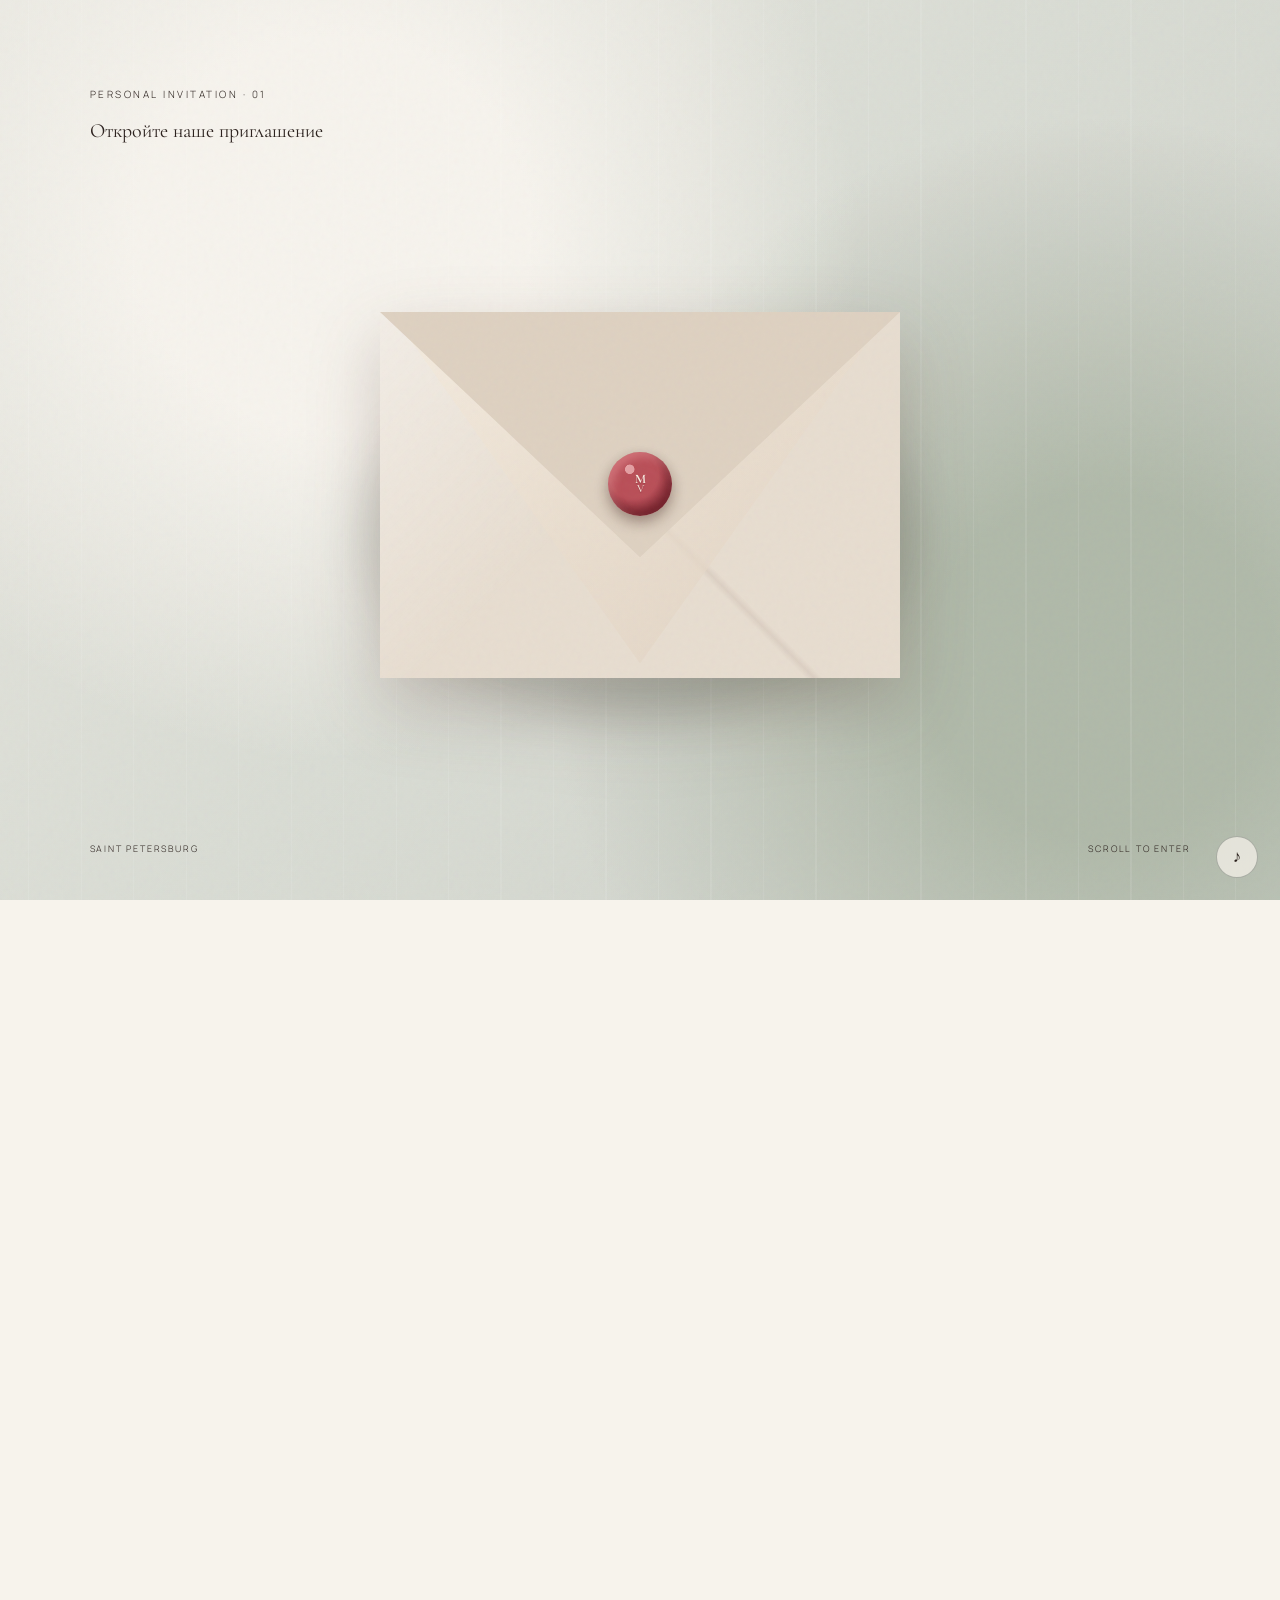
==== commit fcb46a8b: "Add files via upload" ====
--- a/index.html
+++ b/index.html
@@ -3,7 +3,7 @@
 <head>
 <meta charset="utf-8">
 <meta name="viewport" content="width=device-width,initial-scale=1,viewport-fit=cover">
-<meta name="theme-color" content="#f4f0e8">
+<meta name="theme-color" content="#f7f3ec">
 <title>Мелания & Вадим — 17.06.2027</title>
 <link rel="preconnect" href="https://fonts.googleapis.com">
 <link rel="preconnect" href="https://fonts.gstatic.com" crossorigin>
@@ -23,9 +23,10 @@
   <button class="envelope" id="openInvite" aria-label="Открыть приглашение">
     <span class="env-shadow"></span>
     <span class="env-paper"></span>
+    <span class="env-inner"></span>
     <span class="env-card"><small>МЕЛАНИЯ & ВАДИМ</small><b>17 · 06 · 2027</b><i>С любовью</i></span>
     <span class="env-flap"></span>
-    <span class="seal">M<br><em>V</em></span>
+    <span class="seal"><span class="seal-wax"></span><b>M</b><em>V</em></span>
   </button>
   <div class="gate-footer"><span>SAINT PETERSBURG</span><span>SCROLL TO ENTER</span></div>
 </section>
@@ -88,7 +89,7 @@
       <div class="palette">
         <p>Нам хочется увидеть наш день лёгким, светлым и живым. Выбирайте то, в чём вам красиво и комфортно.</p>
         <div class="swatches"><i></i><i></i><i></i><i></i><i></i></div>
-        <small>молочный · шалфей · пудра · сливочный · голубой</small>
+        <small>шоколад · шалфей · пудра · роза · голубой</small>
       </div>
     </div>
   </section>
--- a/styles.css
+++ b/styles.css
@@ -1,11 +1,27 @@
-:root{--paper:#f4f0e8;--ink:#243128;--sage:#7d907b;--sage2:#aebaa4;--rose:#d9bbb8;--cream:#eee4d4;--line:rgba(36,49,40,.18);--serif:'Cormorant Garamond',Georgia,serif;--sans:'Manrope',Arial,sans-serif}
+ :root{--paper:#f7f3ec;--ink:#2b211d;--sage:#71836f;--sage2:#a7b39f;--rose:#c9878d;--chocolate:#5b3328;--cream:#eadfd1;--line:rgba(36,49,40,.18);--serif:'Cormorant Garamond',Georgia,serif;--sans:'Manrope',Arial,sans-serif}
 *{box-sizing:border-box}html{scroll-behavior:smooth}body{margin:0;background:var(--paper);color:var(--ink);font-family:var(--sans);font-weight:300;overflow-x:hidden}.noise{position:fixed;inset:0;pointer-events:none;z-index:100;opacity:.045;background-image:url("data:image/svg+xml,%3Csvg viewBox='0 0 180 180' xmlns='http://www.w3.org/2000/svg'%3E%3Cfilter id='n'%3E%3CfeTurbulence type='fractalNoise' baseFrequency='.9' numOctaves='3' stitchTiles='stitch'/%3E%3C/filter%3E%3Crect width='100%25' height='100%25' filter='url(%23n)' opacity='.7'/%3E%3C/svg%3E")}.progress{position:fixed;z-index:101;left:0;top:0;width:100%;height:2px}.progress span{display:block;height:100%;width:0;background:var(--ink)}
-.gate{height:100svh;min-height:680px;position:fixed;inset:0;z-index:50;display:grid;place-items:center;background:#dfe4d9;overflow:hidden;transition:opacity 1s cubic-bezier(.76,0,.24,1),visibility 1s}.gate.open{opacity:0;visibility:hidden;pointer-events:none}.gate-bg{position:absolute;inset:-10%;background:radial-gradient(circle at 30% 30%,#f7f3ea 0 15%,transparent 40%),radial-gradient(circle at 80% 70%,#aebaa4 0 12%,transparent 38%),linear-gradient(135deg,#e9e7dd,#c9d1c5);filter:saturate(.7)}.gate-bg:after{content:"";position:absolute;inset:0;opacity:.35;background:repeating-linear-gradient(90deg,transparent 0 4vw,rgba(255,255,255,.25) 4vw 4.1vw)}.gate-copy{position:absolute;top:9vh;left:7vw;z-index:2}.eyebrow,.section-label{font-size:10px;letter-spacing:.25em;text-transform:uppercase}.gate-kicker{font:400 20px var(--serif);margin-top:16px}.gate-footer{position:absolute;bottom:5vh;left:7vw;right:7vw;display:flex;justify-content:space-between;font-size:9px;letter-spacing:.2em}.envelope{position:relative;width:min(76vw,520px);aspect-ratio:1.42;border:0;background:none;cursor:pointer;filter:drop-shadow(0 28px 35px rgba(36,49,40,.18));transform:translateY(5vh);transition:transform 1s cubic-bezier(.16,1,.3,1)}.envelope:hover{transform:translateY(4vh) scale(1.015)}.env-paper,.env-shadow,.env-card,.env-flap{position:absolute}.env-shadow{inset:10% -3% -10%;background:rgba(40,50,40,.14);filter:blur(22px);border-radius:50%}.env-paper{inset:0;background:#eee7d9;clip-path:polygon(0 0,100% 0,100% 100%,0 100%)}.env-paper:after{content:"";position:absolute;inset:0;background:linear-gradient(135deg,rgba(255,255,255,.45),transparent 45%),linear-gradient(45deg,transparent 48%,rgba(80,90,75,.07) 49%,transparent 50%)}.env-card{left:14%;right:14%;top:13%;bottom:7%;background:#f9f6ef;display:flex;flex-direction:column;align-items:center;justify-content:center;gap:8px;box-shadow:0 12px 30px rgba(36,49,40,.12);font-family:var(--serif);z-index:1}.env-card small{font:500 9px var(--sans);letter-spacing:.24em}.env-card b{font-size:30px;font-weight:400}.env-card i{font-size:17px}.env-flap{left:0;right:0;top:0;height:67%;background:#e5dfd1;clip-path:polygon(0 0,100% 0,50% 100%);transform-origin:50% 0;z-index:3;transition:transform 1.1s cubic-bezier(.76,0,.24,1)}.seal{position:absolute;z-index:4;left:50%;top:47%;transform:translate(-50%,-50%);width:64px;height:64px;border-radius:50%;display:grid;place-content:center;text-align:center;background:#8d6b5e;color:#f5efe4;font:500 13px var(--serif);line-height:.8;box-shadow:0 5px 12px rgba(60,35,28,.2);transition:transform .8s cubic-bezier(.76,0,.24,1),opacity .5s}.seal em{font-style:normal;font-size:11px}.envelope.opening .env-flap{transform:rotateX(175deg)}.envelope.opening .seal{transform:translate(-50%,-50%) scale(.1) rotate(30deg);opacity:0}.envelope.opening .env-card{animation:cardOut 1.2s .25s cubic-bezier(.76,0,.24,1) forwards}@keyframes cardOut{to{transform:translateY(-85vh) scale(1.35)}}
+.gate{height:100svh;min-height:680px;position:fixed;inset:0;z-index:50;display:grid;place-items:center;background:#eee8df;overflow:hidden;transition:opacity 1s cubic-bezier(.76,0,.24,1),visibility 1s}.gate.open{opacity:0;visibility:hidden;pointer-events:none}.gate-bg{position:absolute;inset:-10%;background:radial-gradient(circle at 30% 30%,#f7f3ea 0 15%,transparent 40%),radial-gradient(circle at 80% 70%,#aebaa4 0 12%,transparent 38%),linear-gradient(135deg,#e9e7dd,#c9d1c5);filter:saturate(.7)}.gate-bg:after{content:"";position:absolute;inset:0;opacity:.35;background:repeating-linear-gradient(90deg,transparent 0 4vw,rgba(255,255,255,.25) 4vw 4.1vw)}.gate-copy{position:absolute;top:9vh;left:7vw;z-index:2}.eyebrow,.section-label{font-size:10px;letter-spacing:.25em;text-transform:uppercase}.gate-kicker{font:400 20px var(--serif);margin-top:16px}.gate-footer{position:absolute;bottom:5vh;left:7vw;right:7vw;display:flex;justify-content:space-between;font-size:9px;letter-spacing:.2em}.envelope{position:relative;width:min(76vw,520px);aspect-ratio:1.42;border:0;background:none;cursor:pointer;filter:drop-shadow(0 28px 35px rgba(73,43,34,.22));transform:translateY(5vh);transition:transform 1s cubic-bezier(.16,1,.3,1)}.envelope:hover{transform:translateY(4vh) scale(1.015)}.env-paper,.env-shadow,.env-card,.env-flap{position:absolute}.env-shadow{inset:10% -3% -10%;background:rgba(40,50,40,.14);filter:blur(22px);border-radius:50%}.env-paper{inset:0;background:#e7ddd0;clip-path:polygon(0 0,100% 0,100% 100%,0 100%)}.env-paper:after{content:"";position:absolute;inset:0;background:linear-gradient(135deg,rgba(255,255,255,.48),transparent 45%),linear-gradient(45deg,transparent 48%,rgba(91,51,40,.08) 49%,transparent 50%)}.env-card{left:14%;right:14%;top:13%;bottom:-3%;transform:translateY(18%);opacity:.0;background:#fbf8f2;display:flex;flex-direction:column;align-items:center;justify-content:center;gap:8px;box-shadow:0 12px 30px rgba(36,49,40,.12);font-family:var(--serif);z-index:1}.env-card small{font:500 9px var(--sans);letter-spacing:.24em}.env-card b{font-size:30px;font-weight:400}.env-card i{font-size:17px}.env-flap{left:0;right:0;top:0;height:67%;background:#ded1c1;clip-path:polygon(0 0,100% 0,50% 100%);transform-origin:50% 0;z-index:3;transition:transform 1.1s cubic-bezier(.76,0,.24,1)}.seal{position:absolute;z-index:4;left:50%;top:47%;transform:translate(-50%,-50%);width:64px;height:64px;border-radius:50%;display:grid;place-content:center;text-align:center;background:#8d6b5e;color:#f5efe4;font:500 13px var(--serif);line-height:.8;box-shadow:0 5px 12px rgba(60,35,28,.2);transition:transform .8s cubic-bezier(.76,0,.24,1),opacity .5s}.seal em{font-style:normal;font-size:11px}.envelope.opening .env-flap{transform:rotateX(175deg)}.envelope.opening .seal{transform:translate(-50%,-50%) scale(.1) rotate(30deg);opacity:0}.envelope.opening .env-card{animation:cardOut 1.2s .25s cubic-bezier(.76,0,.24,1) forwards}@keyframes cardOut{to{transform:translateY(-85vh) scale(1.35)}}
 .site{opacity:0;visibility:hidden;transition:opacity 1.2s .35s}.site.live{opacity:1;visibility:visible}.hero{height:100svh;min-height:720px;position:relative;display:grid;place-items:center;overflow:hidden;background:#4d5a4e}.hero-image{position:absolute;inset:-5%;transform:scale(1.05);transition:transform 2s}.site.live .hero-image{transform:scale(1)}.abstract-garden{background:radial-gradient(ellipse at 20% 70%,rgba(238,222,199,.9),transparent 26%),radial-gradient(ellipse at 72% 30%,rgba(215,190,184,.65),transparent 28%),radial-gradient(ellipse at 55% 75%,rgba(171,187,158,.8),transparent 32%),linear-gradient(120deg,#7c8d77,#d6cfc0 52%,#a9b6a0);}.abstract-garden:before,.abstract-garden:after{content:"";position:absolute;border:1px solid rgba(255,255,255,.3);border-radius:50%;width:70vw;height:95vw;transform:rotate(35deg);left:10%;top:-20%;box-shadow:0 0 0 35px rgba(255,255,255,.03),0 0 0 90px rgba(255,255,255,.025)}.abstract-garden:after{left:55%;top:15%;transform:rotate(-28deg);width:45vw;height:70vw}.hero-vignette{position:absolute;inset:0;background:linear-gradient(180deg,rgba(25,38,28,.38),transparent 35%,rgba(25,38,28,.3))}.hero-content{position:relative;text-align:center;color:#fbf8f0;z-index:2}.hero-title{font:300 clamp(72px,14vw,190px)/.68 var(--serif);letter-spacing:-.04em;margin:30px 0 35px}.hero-title span{display:block}.hero-title small{display:block;font-size:.27em;line-height:1.3;font-style:italic}.hero-sub{letter-spacing:.16em;text-transform:uppercase;font-size:10px}.scroll-cue{position:absolute;top:calc(100svh - 70px);left:50%;transform:translateX(-50%);font-size:9px;letter-spacing:.2em;text-transform:uppercase;display:flex;gap:10px;align-items:center}.scroll-cue span{width:36px;height:1px;background:currentColor}.hero-branch{position:absolute;width:40vw;height:60vw;border:1px solid rgba(255,255,255,.2);border-radius:70% 30% 60% 40%;filter:blur(.2px);opacity:.65}.branch-a{left:-22vw;bottom:-20vw;transform:rotate(-22deg)}.branch-b{right:-25vw;top:-22vw;transform:rotate(25deg)}
 .section-pad{padding:clamp(90px,13vw,180px) 8vw}.section-label{margin-bottom:70px}.statement{background:#f4f0e8}.statement-grid{display:grid;grid-template-columns:1.5fr .7fr;gap:10vw;align-items:end}.statement-big{font:400 clamp(48px,7.5vw,105px)/.82 var(--serif);letter-spacing:-.035em;margin:0}.statement-big i{color:#879782}.statement-small{max-width:340px;line-height:1.9;font-size:13px;margin:0 0 10px}.photo-story{height:155vw;max-height:1600px;min-height:950px;position:relative;background:#e4dfd4;overflow:hidden}.photo-frame{position:absolute;background:linear-gradient(145deg,#87977f,#c5c8b8 46%,#e1cfc1);box-shadow:0 30px 80px rgba(36,49,40,.15);display:flex;align-items:center;justify-content:center;color:rgba(255,255,255,.72);font:500 10px var(--sans);letter-spacing:.18em}.photo-frame span{border:1px solid rgba(255,255,255,.45);padding:14px 18px}.photo-frame small{position:absolute;bottom:16px;left:18px}.photo-one{width:48vw;height:67vw;left:10vw;top:10vw;transform:rotate(-4deg)}.photo-two{width:40vw;height:55vw;right:9vw;top:58vw;transform:rotate(5deg);background:linear-gradient(145deg,#c9b5ad,#9aa98f 55%,#e6dccb)}.photo-caption{position:absolute;z-index:3;left:50%;top:48%;transform:translate(-50%,-50%);font:500 clamp(48px,8vw,110px)/.75 var(--serif);text-align:center;color:#f8f4ea;mix-blend-mode:multiply}.photo-caption i{font-weight:300}.leaf-line{position:absolute;right:8vw;top:15%;height:70%;width:1px;background:rgba(36,49,40,.22)}
 .date-section{text-align:center}.date-lockup{display:flex;justify-content:center;align-items:baseline;gap:25px}.date-lockup span{font-size:10px;letter-spacing:.25em}.date-lockup strong{font:300 clamp(140px,23vw,300px)/.7 var(--serif);letter-spacing:-.07em}.countdown{display:flex;justify-content:center;gap:clamp(22px,6vw,75px);margin-top:90px}.countdown div{text-align:left;min-width:60px}.countdown b{display:block;font:400 34px var(--serif)}.countdown span{font-size:9px;letter-spacing:.15em;text-transform:uppercase;color:#71806e}
 .day-section{background:#dce3d7;padding:12vw 8vw;display:grid;grid-template-columns:.8fr 1.2fr;gap:10vw}.day-intro h2,.dress h2,.rsvp h2{font:400 clamp(65px,9vw,130px)/.78 var(--serif);letter-spacing:-.04em;margin:0}.day-intro h2 i,.dress h2 i,.rsvp h2 i{font-style:italic;color:#748672}.timeline{padding-top:8vw}.time-item{display:grid;grid-template-columns:130px 1fr;gap:35px;padding:35px 0;border-top:1px solid var(--line)}.time-item time{font:400 30px var(--serif)}.time-item h3{font:500 18px var(--sans);margin:0 0 10px}.time-item p{max-width:480px;line-height:1.8;font-size:12px;margin:0}.interlude{height:80vh;min-height:580px;background:#26352b;color:#f4f0e8;position:relative;overflow:hidden;display:grid;place-items:center}.interlude:before{content:"";position:absolute;width:80vw;height:80vw;border:1px solid rgba(255,255,255,.12);border-radius:50%;transform:rotate(15deg)}.interlude-word{font:300 clamp(70px,15vw,220px)/.7 var(--serif);letter-spacing:-.06em;z-index:2}.bird{position:absolute;left:-100px;top:35%;width:70px;height:30px;animation:fly 13s linear infinite;z-index:3}.bird span{position:absolute;width:35px;height:16px;border-top:2px solid #f4f0e8;border-radius:50% 50% 0 0;transform-origin:100% 100%}.bird span:first-child{left:0;transform:rotate(18deg)}.bird span:last-child{right:0;transform:scaleX(-1) rotate(18deg)}@keyframes fly{0%{transform:translateX(-100px) translateY(10px) scale(.8)}40%{transform:translateX(45vw) translateY(-50px) scale(1)}100%{transform:translateX(110vw) translateY(20px) scale(.7)}}
-.dress{background:#f1e9de}.dress-grid{display:grid;grid-template-columns:1fr 1fr;gap:10vw;align-items:end}.palette{max-width:420px;line-height:1.8;font-size:13px}.swatches{display:flex;gap:10px;margin:45px 0 18px}.swatches i{width:42px;height:42px;border-radius:50%;border:1px solid rgba(36,49,40,.12)}.swatches i:nth-child(1){background:#f7f3ea}.swatches i:nth-child(2){background:#9aaa8f}.swatches i:nth-child(3){background:#d8b8b5}.swatches i:nth-child(4){background:#e8dccb}.swatches i:nth-child(5){background:#b8c7c7}.palette small{font-size:9px;letter-spacing:.12em;text-transform:uppercase;color:#687766}
+.dress{background:#f1e9de}.dress-grid{display:grid;grid-template-columns:1fr 1fr;gap:10vw;align-items:end}.palette{max-width:420px;line-height:1.8;font-size:13px}.swatches{display:flex;gap:10px;margin:45px 0 18px}.swatches i{width:42px;height:42px;border-radius:50%;border:1px solid rgba(36,49,40,.12)}.swatches i:nth-child(1){background:#5b3328}.swatches i:nth-child(2){background:#7d907b}.swatches i:nth-child(3){background:#c9878d}.swatches i:nth-child(4){background:#d9b0a7}.swatches i:nth-child(5){background:#aabcc0}.palette small{font-size:9px;letter-spacing:.12em;text-transform:uppercase;color:#687766}
 .rsvp{background:#f4f0e8}.rsvp-head{display:flex;justify-content:space-between;align-items:end;gap:30px;margin-bottom:80px}.rsvp-head p{font-size:11px;letter-spacing:.08em}.rsvp form{max-width:850px;margin:auto}.rsvp label{display:block;font-size:9px;letter-spacing:.18em;text-transform:uppercase;margin-bottom:28px}.rsvp input,.rsvp select,.rsvp textarea{display:block;width:100%;border:0;border-bottom:1px solid var(--line);background:transparent;padding:18px 0;font:300 20px var(--serif);color:var(--ink);outline:none;border-radius:0}.choice-row{display:grid;grid-template-columns:1fr 1fr;border-top:1px solid var(--line);border-bottom:1px solid var(--line);margin:55px 0 35px}.choice{background:none;border:0;padding:24px 10px;font:400 19px var(--serif);color:var(--ink);cursor:pointer;transition:background .3s,color .3s}.choice+button{border-left:1px solid var(--line)}.choice.active{background:#2d3b30;color:#f4f0e8}.conditional{max-height:0;overflow:hidden;opacity:0;transition:max-height 1s cubic-bezier(.76,0,.24,1),opacity .6s}.conditional.show{max-height:500px;opacity:1}.submit{margin-top:45px;width:100%;border:1px solid var(--ink);background:var(--ink);color:#f4f0e8;padding:20px;font:400 16px var(--sans);letter-spacing:.08em;cursor:pointer}.submit span{float:right}.form-note{font-size:9px;letter-spacing:.08em;opacity:.55;text-align:center;margin-top:20px}.success{display:none;text-align:center;padding:90px 0}.success.show{display:block}.success span{font-size:10px;letter-spacing:.3em;text-transform:uppercase}.success h3{font:400 clamp(60px,9vw,120px)/.8 var(--serif);margin:30px 0}.footer{background:#26352b;color:#f4f0e8;padding:70px 8vw;display:grid;grid-template-columns:1fr 1fr;gap:20px;font:400 14px var(--sans);letter-spacing:.12em}.footer div:nth-child(2){text-align:right}.footer small{grid-column:1/-1;font-size:8px;letter-spacing:.25em;opacity:.5}.sound{position:fixed;z-index:102;right:22px;bottom:22px;width:42px;height:42px;border-radius:50%;border:1px solid rgba(36,49,40,.3);background:rgba(244,240,232,.75);backdrop-filter:blur(8px);color:var(--ink);cursor:pointer;font-size:17px}.reveal{opacity:0;transform:translateY(30px);transition:opacity 1s cubic-bezier(.76,0,.24,1),transform 1s cubic-bezier(.76,0,.24,1)}.reveal.in{opacity:1;transform:none}
 @media(max-width:700px){.gate-copy{left:7vw}.gate-footer{font-size:7px}.hero{min-height:650px}.hero-title{font-size:22vw}.statement-grid,.dress-grid,.day-section{grid-template-columns:1fr}.statement-small{margin-top:55px}.photo-story{height:145vh;min-height:850px}.photo-one{width:65vw;height:90vw;left:5vw;top:18vw}.photo-two{width:58vw;height:78vw;right:4vw;top:100vw}.photo-caption{font-size:18vw}.date-lockup{gap:10px}.date-lockup strong{font-size:35vw}.countdown{gap:16px;margin-top:60px}.countdown b{font-size:27px}.day-section{gap:70px}.time-item{grid-template-columns:75px 1fr;gap:15px}.time-item time{font-size:24px}.rsvp-head{display:block}.rsvp-head p{margin-top:30px}.choice-row{grid-template-columns:1fr}.choice+button{border-left:0;border-top:1px solid var(--line)}.footer{grid-template-columns:1fr}.footer div:nth-child(2){text-align:left}.footer small{grid-column:auto}}
 @media(prefers-reduced-motion:reduce){*,*:before,*:after{animation:none!important;transition:none!important;scroll-behavior:auto!important}.reveal{opacity:1;transform:none}}
+
+/* cinematic invitation opening */
+.env-inner{position:absolute;inset:4%;z-index:2;pointer-events:none;background:linear-gradient(145deg,#f4eadc,#dfd0bf);clip-path:polygon(0 0,100% 0,50% 100%);opacity:.72}
+.seal{background:transparent;overflow:visible}
+.seal-wax{position:absolute;inset:0;border-radius:50%;background:radial-gradient(circle at 34% 27%,#e3a0a3 0 7%,transparent 8%),radial-gradient(circle at 40% 35%,#b94f58 0 44%,#8d303b 70%,#70262f 100%);box-shadow:inset 4px 5px 8px rgba(255,180,180,.35),inset -5px -7px 10px rgba(75,15,20,.35),0 7px 15px rgba(60,25,20,.24);z-index:-1}
+.seal b,.seal em{position:relative;z-index:2;color:#f8e9df;text-shadow:0 1px 1px rgba(70,20,20,.25)}
+.envelope.opening{animation:envelopeBloom 1.8s 1.05s cubic-bezier(.16,1,.3,1) forwards}
+.envelope.opening .seal{animation:sealPeel 1.05s cubic-bezier(.16,1,.3,1) forwards}
+.envelope.opening .env-paper{animation:paperGlow 1.2s .35s ease forwards}
+.envelope.opening .env-inner{animation:innerFold 1.15s .42s cubic-bezier(.76,0,.24,1) forwards}
+.envelope.opening .env-card{animation:invitationFly 1.75s .42s cubic-bezier(.16,1,.3,1) forwards}
+@keyframes sealPeel{0%{transform:translate(-50%,-50%) scale(1) rotate(0)}35%{transform:translate(-50%,-50%) scale(1.08) rotate(-7deg)}65%{transform:translate(-20%,-115%) scale(.8) rotate(22deg)}100%{transform:translate(170%,-310%) scale(.18) rotate(125deg);opacity:0}}
+@keyframes paperGlow{50%{filter:brightness(1.12)}}
+@keyframes innerFold{0%{transform:scaleY(1);opacity:.8}55%{transform:scaleY(.2);opacity:.25}100%{transform:scaleY(0);opacity:0}}
+@keyframes invitationFly{0%{transform:translateY(18%) scale(.98) rotate(0);opacity:0}24%{transform:translateY(-2%) scale(1) rotate(0);opacity:1}38%{transform:translateY(-16vh) scale(1.06) rotate(-1deg);opacity:1}100%{transform:translateY(-92vh) scale(1.55) rotate(-2deg);opacity:0}}
+@keyframes envelopeBloom{0%{transform:translateY(5vh) scale(1)}45%{transform:translateY(5vh) scale(1.08)}100%{transform:translateY(5vh) scale(1.75);opacity:0}}
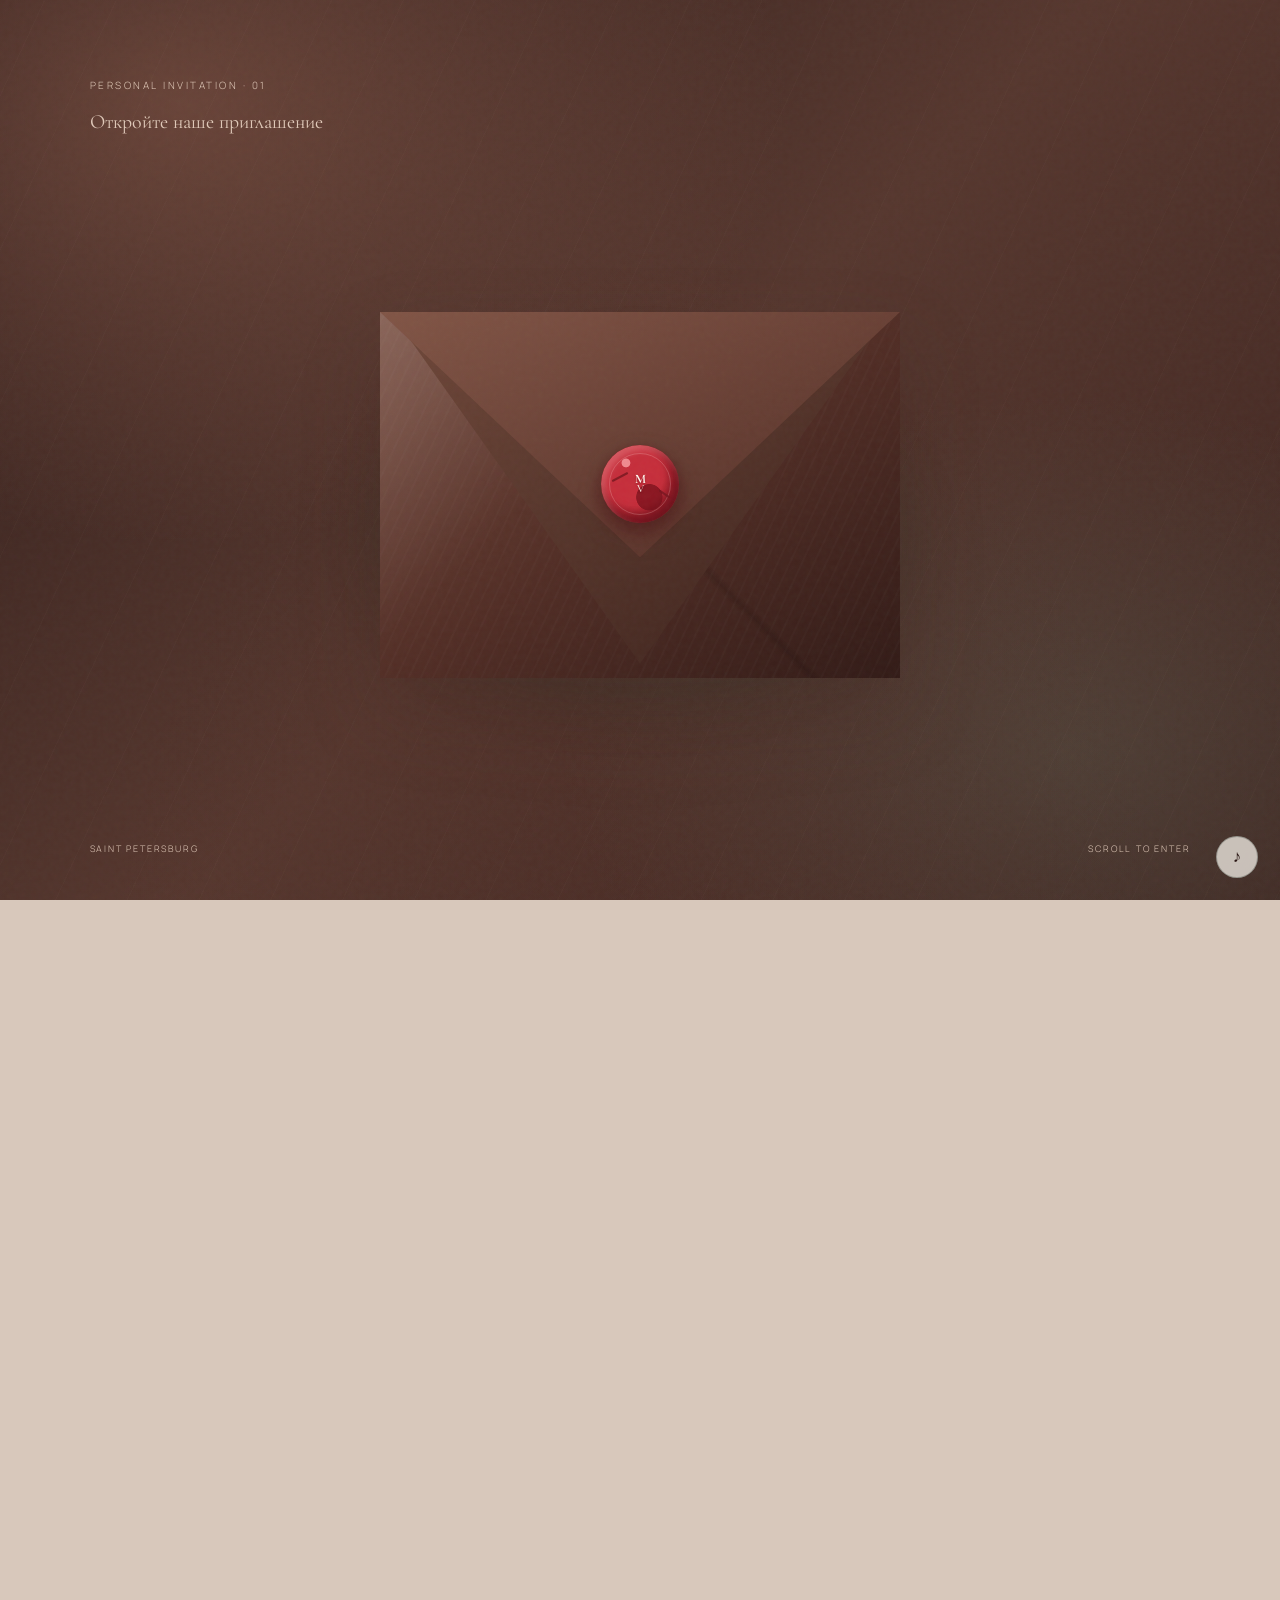
==== commit 1c825545: "Add files via upload" ====
--- a/index.html
+++ b/index.html
@@ -8,7 +8,7 @@
 <link rel="preconnect" href="https://fonts.googleapis.com">
 <link rel="preconnect" href="https://fonts.gstatic.com" crossorigin>
 <link href="https://fonts.googleapis.com/css2?family=Cormorant+Garamond:wght@300;400;500;600&family=Manrope:wght@300;400;500;600&display=swap" rel="stylesheet">
-<link rel="stylesheet" href="styles.css">
+<link rel="stylesheet" href="styles.css?v=5">
 </head>
 <body>
 <div class="noise"></div>
@@ -24,9 +24,9 @@
     <span class="env-shadow"></span>
     <span class="env-paper"></span>
     <span class="env-inner"></span>
-    <span class="env-card"><small>МЕЛАНИЯ & ВАДИМ</small><b>17 · 06 · 2027</b><i>С любовью</i></span>
+    <span class="env-card"><small>ПРИГЛАШЕНИЕ</small><b>Мелания & Вадим</b><i>17 · 06 · 2027</i><span class="card-flourish">✳</span></span>
     <span class="env-flap"></span>
-    <span class="seal"><span class="seal-wax"></span><b>M</b><em>V</em></span>
+    <span class="seal"><span class="seal-wax"></span><span class="wax-crack c1"></span><span class="wax-crack c2"></span><span class="wax-chip ch1"></span><span class="wax-chip ch2"></span><b>M</b><em>V</em></span>
   </button>
   <div class="gate-footer"><span>SAINT PETERSBURG</span><span>SCROLL TO ENTER</span></div>
 </section>
@@ -115,5 +115,5 @@
   <footer class="footer"><div>МЕЛАНИЯ & ВАДИМ</div><div>17 · 06 · 2027</div><small>SAINT PETERSBURG · WITH LOVE</small></footer>
 </main>
 <button class="sound" id="sound" aria-label="Звук">♪</button>
-<script src="script.js"></script>
+<script src="script.js?v=5"></script>
 </body></html>
--- a/styles.css
+++ b/styles.css
@@ -25,3 +25,121 @@
 @keyframes innerFold{0%{transform:scaleY(1);opacity:.8}55%{transform:scaleY(.2);opacity:.25}100%{transform:scaleY(0);opacity:0}}
 @keyframes invitationFly{0%{transform:translateY(18%) scale(.98) rotate(0);opacity:0}24%{transform:translateY(-2%) scale(1) rotate(0);opacity:1}38%{transform:translateY(-16vh) scale(1.06) rotate(-1deg);opacity:1}100%{transform:translateY(-92vh) scale(1.55) rotate(-2deg);opacity:0}}
 @keyframes envelopeBloom{0%{transform:translateY(5vh) scale(1)}45%{transform:translateY(5vh) scale(1.08)}100%{transform:translateY(5vh) scale(1.75);opacity:0}}
+
+/* ===== V4 — editorial red wax / chocolate palette ===== */
+:root{
+  --paper:#f7f5ef;
+  --ink:#241916;
+  --sage:#697c69;
+  --sage2:#9cab94;
+  --rose:#c98286;
+  --chocolate:#4a251e;
+  --chocolate2:#6a372b;
+  --red:#a51f2b;
+  --red-dark:#74151e;
+  --blush:#d7a4a0;
+  --blue:#aebdc0;
+}
+body{background:#f7f5ef;color:var(--ink)}
+.gate{background:#d9ded5}
+.gate-bg{
+  background:
+    radial-gradient(circle at 15% 20%,rgba(247,245,239,.82) 0 9%,transparent 27%),
+    radial-gradient(circle at 82% 68%,rgba(105,124,105,.5) 0 9%,transparent 32%),
+    radial-gradient(circle at 58% 25%,rgba(165,91,78,.18) 0 6%,transparent 28%),
+    linear-gradient(135deg,#d8ddd5 0%,#bec9bd 48%,#c9b6ae 100%);
+  filter:saturate(.78)
+}
+.gate-bg:before{content:"";position:absolute;inset:0;background:radial-gradient(ellipse at 50% 110%,rgba(74,37,30,.18),transparent 52%);}
+.gate-bg:after{opacity:.18;background:repeating-linear-gradient(90deg,transparent 0 5vw,rgba(255,255,255,.28) 5vw 5.08vw)}
+.gate-copy{top:8vh}
+.gate-copy .eyebrow{color:#4a312a}
+.gate-kicker{color:#4a312a}
+.envelope{filter:drop-shadow(0 35px 38px rgba(60,34,28,.24));transform:translateY(5vh)}
+.envelope:hover{transform:translateY(4vh) scale(1.025)}
+.env-paper{background:linear-gradient(145deg,#6d4338 0%,#563027 52%,#43221d 100%);overflow:visible}
+.env-paper:before{content:"";position:absolute;inset:0;opacity:.3;background:repeating-linear-gradient(115deg,transparent 0 3px,rgba(255,255,255,.06) 4px 5px,transparent 6px 11px)}
+.env-paper:after{background:linear-gradient(135deg,rgba(255,255,255,.16),transparent 38%),linear-gradient(45deg,transparent 48%,rgba(20,8,6,.16) 49%,transparent 50%)}
+.env-inner{background:linear-gradient(135deg,#f7f5ef,#eee9df);box-shadow:inset 0 0 0 1px rgba(74,37,30,.08)}
+.env-card{background:#f7f5ef;color:#4a251e;box-shadow:0 18px 45px rgba(36,20,16,.22);border:1px solid rgba(74,37,30,.08);opacity:0;visibility:hidden;overflow:hidden}
+.env-card:before{content:"";position:absolute;inset:13px;border:1px solid rgba(165,31,43,.28);pointer-events:none}
+.env-card:after{content:"";position:absolute;width:110px;height:110px;border-radius:50%;right:-45px;bottom:-50px;background:radial-gradient(circle,rgba(165,31,43,.12),transparent 68%)}
+.env-card small{color:#6a372b}
+.env-card b{color:#4a251e}
+.env-card i{color:#a51f2b}
+.env-flap{background:linear-gradient(155deg,#805044 0%,#5a3028 100%);backface-visibility:hidden;box-shadow:0 10px 22px rgba(50,24,20,.12)}
+.seal{width:78px;height:78px;transform:translate(-50%,-50%);filter:drop-shadow(0 8px 10px rgba(80,18,24,.28));perspective:500px}
+.seal-wax{background:
+  radial-gradient(circle at 32% 23%,#f08a8f 0 5%,transparent 6%),
+  radial-gradient(circle at 62% 67%,#8c1722 0 18%,transparent 19%),
+  radial-gradient(circle at 42% 40%,#c62e3b 0 45%,#a51f2b 62%,#74151e 100%);
+  box-shadow:inset 4px 5px 7px rgba(255,180,180,.32),inset -6px -8px 11px rgba(55,6,12,.4),0 8px 16px rgba(75,10,15,.28);
+}
+.seal:after{content:"";position:absolute;inset:8px;border:1px solid rgba(255,220,215,.22);border-radius:50%;z-index:1}
+.seal b,.seal em{color:#fff1e9;text-shadow:0 1px 2px rgba(80,0,8,.45)}
+.wax-crack{position:absolute;z-index:5;background:#74151e;border-radius:999px;transform-origin:center;opacity:.8}
+.c1{width:18px;height:2px;left:10px;top:31px;transform:rotate(-28deg)}
+.c2{width:13px;height:2px;right:8px;top:48px;transform:rotate(35deg)}
+.wax-chip{position:absolute;z-index:6;width:8px;height:6px;background:#a51f2b;box-shadow:inset -1px -1px 2px rgba(70,5,10,.3);opacity:0}
+.ch1{left:9px;top:50px;transform:rotate(20deg)}.ch2{right:13px;top:19px;transform:rotate(-25deg)}
+.envelope.opening{animation:envelopeBloomV4 1.9s 1.18s cubic-bezier(.16,1,.3,1) forwards}
+.envelope.opening .env-card{animation:invitationFlyV4 1.95s .45s cubic-bezier(.16,1,.3,1) forwards;visibility:visible}
+.envelope.opening .env-flap{animation:flapOpenV4 1.18s .05s cubic-bezier(.76,0,.24,1) forwards}
+.envelope.opening .seal{animation:sealPeelV4 1.15s .18s cubic-bezier(.16,1,.3,1) forwards}
+.envelope.opening .ch1{animation:chip1 .75s .36s cubic-bezier(.16,1,.3,1) forwards}.envelope.opening .ch2{animation:chip2 .9s .28s cubic-bezier(.16,1,.3,1) forwards}
+@keyframes flapOpenV4{0%{transform:rotateX(0)}55%{transform:rotateX(115deg)}100%{transform:rotateX(178deg)}}
+@keyframes sealPeelV4{0%{transform:translate(-50%,-50%) scale(1) rotate(0);opacity:1}22%{transform:translate(-50%,-50%) scale(1.08) rotate(-8deg)}45%{transform:translate(-38%,-86%) scale(.94) rotate(18deg)}72%{transform:translate(65%,-205%) scale(.52) rotate(68deg)}100%{transform:translate(175%,-320%) scale(.12) rotate(135deg);opacity:0}}
+@keyframes chip1{0%{opacity:0;transform:translate(0,0) rotate(20deg)}15%{opacity:1}100%{opacity:0;transform:translate(-75px,-125px) rotate(180deg)}}
+@keyframes chip2{0%{opacity:0;transform:translate(0,0) rotate(-25deg)}15%{opacity:1}100%{opacity:0;transform:translate(105px,-100px) rotate(230deg)}}
+@keyframes invitationFlyV4{0%{transform:translateY(17%) scale(.94) rotate(0);opacity:0;visibility:hidden}18%{opacity:1;visibility:visible}38%{transform:translateY(-12vh) scale(1.03) rotate(-1deg)}68%{transform:translateY(-48vh) scale(1.18) rotate(-1.5deg)}100%{transform:translateY(-92vh) scale(1.48) rotate(-2deg);opacity:0;visibility:hidden}}
+@keyframes envelopeBloomV4{0%{transform:translateY(5vh) scale(1)}42%{transform:translateY(5vh) scale(1.06)}100%{transform:translateY(5vh) scale(1.72);opacity:0}}
+/* Replace the old milk/cream surfaces with the new palette */
+.statement,.rsvp{background:#f7f5ef}
+.dress{background:#eadfd7}
+.day-section{background:#d6dfd2}
+.photo-story{background:#c9d0c4}
+.footer,.interlude{background:#3b211b}
+.swatches i:nth-child(1){background:#4a251e}.swatches i:nth-child(2){background:#697c69}.swatches i:nth-child(3){background:#a51f2b}.swatches i:nth-child(4){background:#d7a4a0}.swatches i:nth-child(5){background:#aebdc0}
+.dress h2 i,.day-intro h2 i,.rsvp h2 i{color:#a51f2b}
+.choice.active{background:#4a251e}
+.submit{background:#a51f2b;border-color:#a51f2b}
+.progress span{background:#a51f2b}
+
+/* V5 verified fix: correct envelope stacking, strong chocolate/red palette, no card visible before click */
+:root{--paper:#d8c8bb;--ink:#2b1714;--chocolate:#4a251e;--cream:#bda99b;}
+body{background:#d8c8bb;color:#2b1714}
+.gate{background:#3a211d}
+.gate-bg{background:radial-gradient(ellipse at 20% 18%,rgba(142,94,77,.55),transparent 35%),radial-gradient(ellipse at 78% 78%,rgba(105,124,105,.25),transparent 30%),linear-gradient(135deg,#2b1917 0%,#56372e 50%,#3a211d 100%);filter:none}
+.gate-bg:after{opacity:.11;background:repeating-linear-gradient(115deg,transparent 0 5vw,rgba(218,194,178,.18) 5vw 5.08vw)}
+.gate-copy .eyebrow,.gate-kicker,.gate-footer{color:#e0c9b9}
+.env-paper{z-index:1;background:linear-gradient(145deg,#75493b 0%,#512d25 52%,#321b17 100%)}
+.env-inner{z-index:2;background:linear-gradient(145deg,#6e4739,#3b211b);opacity:1;clip-path:polygon(0 0,100% 0,50% 100%)}
+.env-card{z-index:3;left:12%;right:12%;top:9%;bottom:-8%;background:linear-gradient(145deg,#d6bfb0,#bda293);color:#421f1a;border:1px solid rgba(64,29,23,.3);opacity:0;visibility:hidden;transform:translateY(12%);padding:20px 10px}
+.env-card:before{inset:12px;border-color:rgba(165,31,43,.55)}
+.env-card small{color:#7b2528;letter-spacing:.3em}
+.env-card b{font-size:clamp(22px,4.8vw,34px);text-align:center;font-weight:400}
+.env-card i{color:#a51f2b}
+.card-flourish{position:absolute;bottom:22px;color:#a51f2b;font-size:18px}
+.env-flap{z-index:4;background:linear-gradient(155deg,#815546 0%,#522d25 100%);transform-style:preserve-3d;backface-visibility:hidden}
+.seal{z-index:5}
+.seal-wax{z-index:0!important;inset:0}
+.seal b,.seal em{z-index:2}
+.wax-crack,.wax-chip{z-index:6}
+.envelope.opening .env-card{animation:invitationFlyV5 2.15s .56s cubic-bezier(.16,1,.3,1) forwards;visibility:visible}
+.envelope.opening .env-flap{animation:flapOpenV5 1.05s .08s cubic-bezier(.76,0,.24,1) forwards}
+.envelope.opening .seal{animation:sealPeelV5 1.05s .18s cubic-bezier(.16,1,.3,1) forwards}
+.envelope.opening .ch1{animation:chip1 .75s .35s cubic-bezier(.16,1,.3,1) forwards}
+.envelope.opening .ch2{animation:chip2 .9s .3s cubic-bezier(.16,1,.3,1) forwards}
+.envelope.opening{animation:envelopeBloomV5 2s 1.5s cubic-bezier(.16,1,.3,1) forwards}
+@keyframes flapOpenV5{0%{transform:rotateX(0);z-index:4}65%{transform:rotateX(130deg)}100%{transform:rotateX(178deg);z-index:2}}
+@keyframes sealPeelV5{0%{transform:translate(-50%,-50%) scale(1) rotate(0);opacity:1}20%{transform:translate(-50%,-50%) scale(1.12) rotate(-9deg)}42%{transform:translate(-25%,-95%) scale(.9) rotate(22deg)}70%{transform:translate(75%,-210%) scale(.5) rotate(85deg)}100%{transform:translate(190%,-340%) scale(.08) rotate(160deg);opacity:0}}
+@keyframes invitationFlyV5{0%{transform:translateY(12%) scale(.9) rotate(0);opacity:0;visibility:hidden}12%{opacity:1;visibility:visible}35%{transform:translateY(-8%) scale(1.02) rotate(-1deg);opacity:1}65%{transform:translateY(-42vh) scale(1.13) rotate(-2deg);opacity:1}100%{transform:translateY(-100vh) scale(1.45) rotate(-3deg);opacity:0;visibility:hidden}}
+@keyframes envelopeBloomV5{0%{transform:translateY(5vh) scale(1);opacity:1}35%{transform:translateY(5vh) scale(1.1);opacity:1}100%{transform:translateY(5vh) scale(1.8);opacity:0}}
+/* replace the flat ivory blocks with taupe, blush and chocolate */
+.statement,.rsvp{background:#d8c8bb}
+.dress{background:#bda293}
+.day-section{background:#c2cbb9}
+.photo-story{background:#b6b5a6}
+.date-section{background:#d8c8bb}
+.footer,.interlude{background:#2b1714}
+.submit{background:#a51f2b;border-color:#a51f2b}
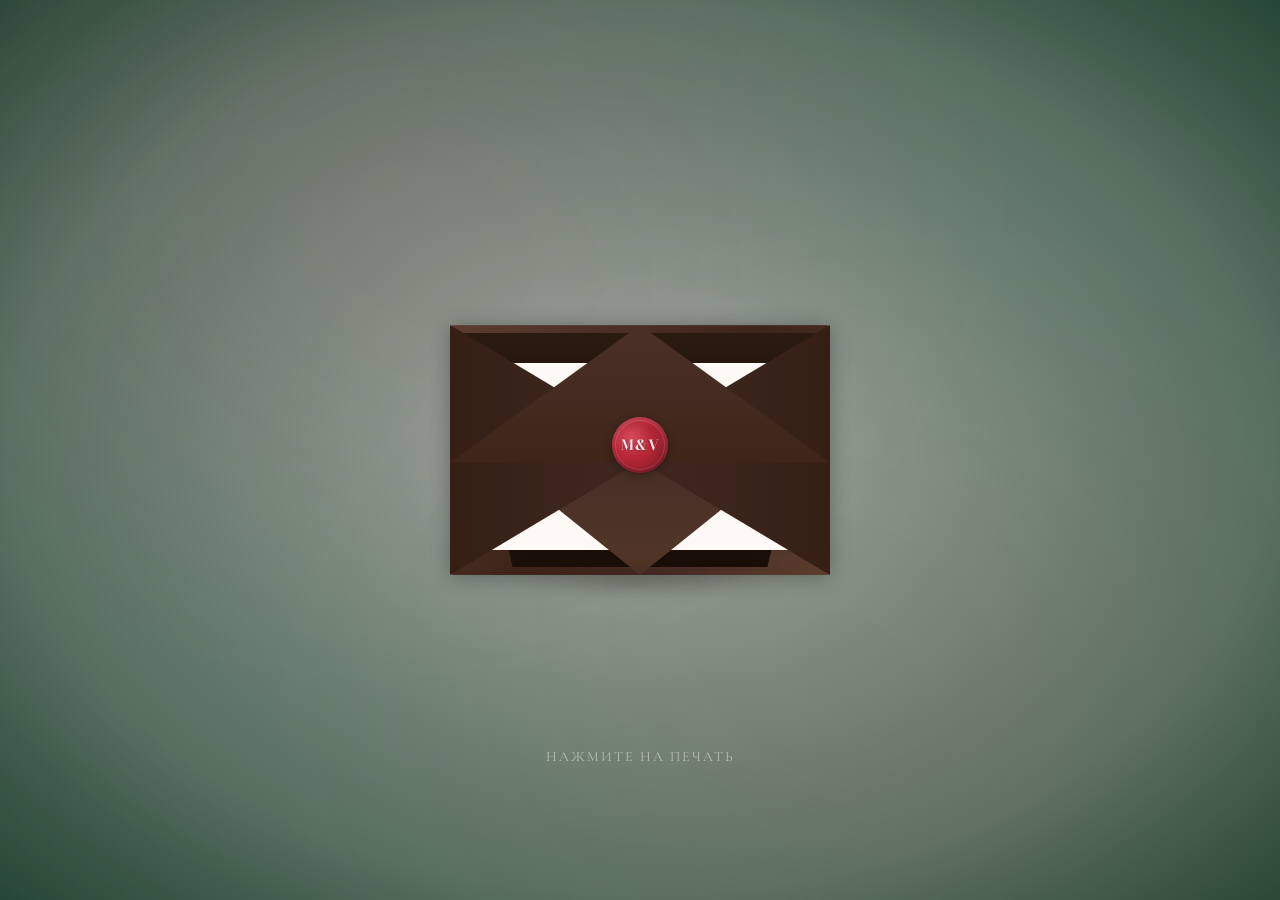
==== commit 5fcdf684: "Add files via upload" ====
--- a/index.html
+++ b/index.html
@@ -1,119 +1,407 @@
-<!doctype html>
+<!DOCTYPE html>
 <html lang="ru">
 <head>
-<meta charset="utf-8">
-<meta name="viewport" content="width=device-width,initial-scale=1,viewport-fit=cover">
-<meta name="theme-color" content="#f7f3ec">
-<title>Мелания & Вадим — 17.06.2027</title>
-<link rel="preconnect" href="https://fonts.googleapis.com">
-<link rel="preconnect" href="https://fonts.gstatic.com" crossorigin>
-<link href="https://fonts.googleapis.com/css2?family=Cormorant+Garamond:wght@300;400;500;600&family=Manrope:wght@300;400;500;600&display=swap" rel="stylesheet">
-<link rel="stylesheet" href="styles.css?v=5">
+  <meta charset="UTF-8">
+  <meta name="viewport" content="width=device-width, initial-scale=1.0, maximum-scale=5.0">
+  <meta name="description" content="Свадебное приглашение — Мелания & Вадим, 17 июня 2027">
+  <title>Мелания & Вадим — 17 июня 2027</title>
+  <link rel="preconnect" href="https://fonts.googleapis.com">
+  <link rel="preconnect" href="https://fonts.gstatic.com" crossorigin>
+  <link href="https://fonts.googleapis.com/css2?family=Bodoni+Moda:ital,opsz,wght@0,6..96,400;0,6..96,500;0,6..96,600;0,6..96,700;0,6..96,800;0,6..96,900;1,6..96,400;1,6..96,500;1,6..96,600;1,6..96,700;1,6..96,800;1,6..96,900&family=Cormorant+Garamond:ital,wght@0,300;0,400;0,500;0,600;0,700;1,300;1,400;1,500;1,600;1,700&family=Great+Vibes&family=Manrope:wght@300;400;500;600;700&display=swap" rel="stylesheet">
+  <link rel="stylesheet" href="styles.css">
 </head>
 <body>
-<div class="noise"></div>
-<div class="progress"><span></span></div>
-
-<section class="gate" id="gate">
-  <div class="gate-bg"></div>
-  <div class="gate-copy">
-    <span class="eyebrow">PERSONAL INVITATION · 01</span>
-    <p class="gate-kicker">Откройте наше приглашение</p>
+
+  <!-- ENVELOPE OVERLAY -->
+  <div id="envelope-overlay" class="envelope-overlay" role="button" tabindex="0" aria-label="Нажмите на печать, чтобы открыть приглашение">
+    <div class="envelope-bg">
+      <div class="envelope-bg-texture"></div>
+    </div>
+    <div class="envelope-wrapper">
+      <div class="envelope-body">
+        <div class="envelope-interior"></div>
+        <div class="envelope-bottom-flap"></div>
+        <div class="envelope-left-flap"></div>
+        <div class="envelope-right-flap"></div>
+        <div class="invitation-card-preview">
+          <div class="card-monogram-inner">M & V</div>
+        </div>
+        <div class="envelope-top-flap">
+          <div class="flap-inner"></div>
+        </div>
+        <div class="wax-seal" id="wax-seal">
+          <div class="seal-ring">
+            <span class="seal-monogram">M&amp;V</span>
+          </div>
+          <div class="seal-cracks"></div>
+        </div>
+      </div>
+      <div class="envelope-shadow"></div>
+    </div>
+    <div class="envelope-hint">Нажмите на печать</div>
+    <div class="seal-particles" id="seal-particles"></div>
   </div>
-  <button class="envelope" id="openInvite" aria-label="Открыть приглашение">
-    <span class="env-shadow"></span>
-    <span class="env-paper"></span>
-    <span class="env-inner"></span>
-    <span class="env-card"><small>ПРИГЛАШЕНИЕ</small><b>Мелания & Вадим</b><i>17 · 06 · 2027</i><span class="card-flourish">✳</span></span>
-    <span class="env-flap"></span>
-    <span class="seal"><span class="seal-wax"></span><span class="wax-crack c1"></span><span class="wax-crack c2"></span><span class="wax-chip ch1"></span><span class="wax-chip ch2"></span><b>M</b><em>V</em></span>
-  </button>
-  <div class="gate-footer"><span>SAINT PETERSBURG</span><span>SCROLL TO ENTER</span></div>
-</section>
-
-<main id="site" class="site" aria-hidden="true">
-  <header class="hero">
-    <div class="hero-image abstract-garden"></div>
-    <div class="hero-vignette"></div>
-    <div class="hero-branch branch-a"></div>
-    <div class="hero-branch branch-b"></div>
-    <div class="hero-content">
-      <span class="eyebrow reveal">17 · 06 · 2027</span>
-      <h1 class="hero-title"><span>Мелания</span><small>&amp;</small><span>Вадим</span></h1>
-      <p class="hero-sub reveal">приглашение на наш день</p>
-      <div class="scroll-cue"><span></span>листайте</div>
+
+  <!-- MAIN WEBSITE -->
+  <main id="main-site" class="main-site hidden">
+    <button id="music-toggle" class="music-toggle" aria-label="Включить музыку" title="Включить музыку">
+      <svg class="music-icon music-on" viewBox="0 0 24 24" fill="none" stroke="currentColor" stroke-width="1.5" stroke-linecap="round" stroke-linejoin="round">
+        <path d="M9 18V5l12-2v13"/><circle cx="6" cy="18" r="3"/><circle cx="18" cy="16" r="3"/>
+      </svg>
+      <svg class="music-icon music-off" viewBox="0 0 24 24" fill="none" stroke="currentColor" stroke-width="1.5" stroke-linecap="round" stroke-linejoin="round" style="display:none">
+        <path d="M9 18V5l12-2v13"/><circle cx="6" cy="18" r="3"/><circle cx="18" cy="16" r="3"/><line x1="2" y1="2" x2="22" y2="22"/>
+      </svg>
+    </button>
+
+    <div class="progress-bar" id="progress-bar">
+      <div class="progress-fill" id="progress-fill"></div>
     </div>
-  </header>
-
-  <section class="statement section-pad">
-    <div class="section-label">01 / OUR STORY</div>
-    <div class="statement-grid">
-      <p class="statement-big reveal">Мы хотим разделить<br><i>этот день</i> с вами.</p>
-      <p class="statement-small reveal">Есть дни, которые хочется запомнить не только фотографиями. Поэтому мы собираем вокруг себя самых любимых людей и приглашаем вас стать частью нашей истории.</p>
-    </div>
-  </section>
-
-  <section class="photo-story">
-    <div class="photo-frame photo-one"><span>ВАША ФОТОГРАФИЯ</span><small>01</small></div>
-    <div class="photo-caption">one day<br><i>one story</i></div>
-    <div class="photo-frame photo-two"><span>ВАША ФОТОГРАФИЯ</span><small>02</small></div>
-    <div class="leaf-line"></div>
-  </section>
-
-  <section class="date-section section-pad">
-    <div class="section-label">02 / SAVE THE DATE</div>
-    <div class="date-lockup"><span>THURSDAY</span><strong>17</strong><span>JUNE · 2027</span></div>
-    <div class="countdown" id="countdown">
-      <div><b data-unit="days">—</b><span>дней</span></div><div><b data-unit="hours">—</b><span>часов</span></div><div><b data-unit="minutes">—</b><span>минут</span></div><div><b data-unit="seconds">—</b><span>секунд</span></div>
-    </div>
-  </section>
-
-  <section class="day-section">
-    <div class="day-intro"><div class="section-label">03 / THE DAY</div><h2>День,<br><i>который начинается</i><br>с нас.</h2></div>
-    <div class="timeline">
-      <article class="time-item reveal"><time>12:00</time><div><h3>Торжественная регистрация</h3><p>Зал Торжеств · Отдел ЗАГС Адмиралтейского района Санкт-Петербурга</p></div></article>
-      <article class="time-item reveal"><time>после</time><div><h3>Продолжение дня</h3><p>Тёплая встреча, фотографии, прогулка и всё то, ради чего хочется не торопиться.</p></div></article>
-      <article class="time-item reveal"><time>вечер</time><div><h3>Праздник</h3><p>Место вечернего праздника сообщим отдельно — локация ещё выбирается.</p></div></article>
-    </div>
-  </section>
-
-  <section class="interlude">
-    <div class="interlude-word">TOGETHER</div>
-    <div class="bird" aria-hidden="true"><span></span><span></span></div>
-  </section>
-
-  <section class="dress section-pad">
-    <div class="section-label">04 / DRESS CODE</div>
-    <div class="dress-grid">
-      <div><h2>Лето.<br><i>Свет.</i><br>Цветы.</h2></div>
-      <div class="palette">
-        <p>Нам хочется увидеть наш день лёгким, светлым и живым. Выбирайте то, в чём вам красиво и комфортно.</p>
-        <div class="swatches"><i></i><i></i><i></i><i></i><i></i></div>
-        <small>шоколад · шалфей · пудра · роза · голубой</small>
-      </div>
-    </div>
-  </section>
-
-  <section class="rsvp section-pad" id="rsvp">
-    <div class="section-label">05 / RSVP</div>
-    <div class="rsvp-head"><h2>Вы с нами?</h2><p>Пожалуйста, ответьте до 1 мая 2027 года.</p></div>
-    <form id="rsvpForm">
-      <label>Ваше имя<input required name="name" placeholder="Имя и фамилия"></label>
-      <div class="choice-row"><button type="button" class="choice" data-value="yes">Да, буду ♡</button><button type="button" class="choice" data-value="no">К сожалению, не смогу</button></div>
-      <input type="hidden" name="attendance" id="attendance">
-      <div class="conditional" id="conditional">
-        <label>Вы будете<input name="company" placeholder="одна / один или с парой"></label>
-        <label>Предпочтение по меню<select name="food"><option value="">Выберите вариант</option><option>Мясо</option><option>Рыба</option><option>Вегетарианское</option><option>Без особых пожеланий</option></select></label>
-        <label>Аллергии / пожелания<textarea name="notes" rows="2" placeholder="Если есть — напишите здесь"></textarea></label>
-      </div>
-      <button class="submit" type="submit">Отправить ответ <span>↗</span></button>
-      <p class="form-note">Пока ответы сохраняются в браузере. Подключение Telegram / почты добавим следующим шагом.</p>
-    </form>
-    <div class="success" id="success"><span>Спасибо</span><h3>До встречи<br><i>17 июня.</i></h3></div>
-  </section>
-
-  <footer class="footer"><div>МЕЛАНИЯ & ВАДИМ</div><div>17 · 06 · 2027</div><small>SAINT PETERSBURG · WITH LOVE</small></footer>
-</main>
-<button class="sound" id="sound" aria-label="Звук">♪</button>
-<script src="script.js?v=5"></script>
-</body></html>
+
+    <!-- SCREEN 1: COVER -->
+    <section class="screen cover-screen active" id="screen-cover">
+      <div class="screen-inner cover-inner">
+        <div class="ornament-frame-top"></div>
+        <div class="cover-content">
+          <p class="cover-lead">Приглашение на свадьбу</p>
+          <h1 class="cover-names">
+            <span class="name-first">Мелания</span>
+            <span class="ampersand">&amp;</span>
+            <span class="name-second">Вадим</span>
+          </h1>
+          <div class="cover-divider">
+            <svg viewBox="0 0 200 20" fill="none" xmlns="http://www.w3.org/2000/svg">
+              <line x1="0" y1="10" x2="80" y2="10" stroke="currentColor" stroke-width="0.5"/>
+              <circle cx="100" cy="10" r="3" fill="currentColor"/>
+              <line x1="120" y1="10" x2="200" y2="10" stroke="currentColor" stroke-width="0.5"/>
+            </svg>
+          </div>
+          <p class="cover-date">17 июня 2027 года</p>
+          <div class="cover-ornament-bottom">
+            <svg viewBox="0 0 60 40" fill="none" xmlns="http://www.w3.org/2000/svg">
+              <path d="M30 5 C20 5, 5 15, 5 25 C5 35, 15 38, 30 38 C45 38, 55 35, 55 25 C55 15, 40 5, 30 5Z" stroke="currentColor" stroke-width="0.5" fill="none"/>
+              <path d="M30 12 C24 12, 14 18, 14 24 C14 30, 22 33, 30 33 C38 33, 46 30, 46 24 C46 18, 36 12, 30 12Z" stroke="currentColor" stroke-width="0.3" fill="none"/>
+              <circle cx="30" cy="24" r="2" fill="currentColor" opacity="0.6"/>
+            </svg>
+          </div>
+        </div>
+      </div>
+      <div class="scroll-hint">
+        <svg viewBox="0 0 24 24" fill="none" stroke="currentColor" stroke-width="1.5"><path d="M12 5v14M5 12l7 7 7-7"/></svg>
+      </div>
+    </section>
+
+    <!-- SCREEN 2: FLORAL -->
+    <section class="screen floral-screen" id="screen-floral">
+      <div class="screen-inner floral-inner">
+        <div class="floral-bg-layer">
+          <div class="floral-cluster floral-top-right">
+            <svg viewBox="0 0 400 500" xmlns="http://www.w3.org/2000/svg" class="floral-svg">
+              <path d="M350 50 Q300 100 280 180 Q260 260 300 350 Q320 400 280 450" stroke="#193B29" stroke-width="2" fill="none" opacity="0.3"/>
+              <ellipse cx="320" cy="120" rx="45" ry="55" fill="#F28AA5" opacity="0.7" transform="rotate(-15 320 120)"/>
+              <ellipse cx="310" cy="110" rx="35" ry="45" fill="#F58B78" opacity="0.6" transform="rotate(-10 310 110)"/>
+              <ellipse cx="315" cy="115" rx="25" ry="35" fill="#F6B49A" opacity="0.8"/>
+              <ellipse cx="250" cy="200" rx="40" ry="50" fill="#F6B49A" opacity="0.7" transform="rotate(10 250 200)"/>
+              <ellipse cx="290" cy="280" rx="35" ry="45" fill="#F58B78" opacity="0.6" transform="rotate(-5 290 280)"/>
+              <circle cx="340" cy="220" r="15" fill="#F1D86A" opacity="0.5"/>
+              <circle cx="260" cy="300" r="12" fill="#B9CB54" opacity="0.5"/>
+              <circle cx="350" cy="160" r="8" fill="#F28AA5" opacity="0.4"/>
+              <circle cx="310" cy="340" r="9" fill="#F6B49A" opacity="0.5"/>
+              <path d="M360 100 Q380 80 390 90 Q380 110 360 100Z" fill="#193B29" opacity="0.3"/>
+              <path d="M300 320 Q320 310 330 325 Q320 340 300 320Z" fill="#193B29" opacity="0.3"/>
+            </svg>
+          </div>
+          <div class="floral-cluster floral-bottom-left">
+            <svg viewBox="0 0 400 500" xmlns="http://www.w3.org/2000/svg" class="floral-svg">
+              <path d="M50 450 Q100 400 120 320 Q140 240 100 150 Q80 100 120 50" stroke="#193B29" stroke-width="2" fill="none" opacity="0.3"/>
+              <ellipse cx="80" cy="380" rx="45" ry="55" fill="#F28AA5" opacity="0.7" transform="rotate(15 80 380)"/>
+              <ellipse cx="75" cy="300" rx="40" ry="50" fill="#F6B49A" opacity="0.7" transform="rotate(-10 75 300)"/>
+              <ellipse cx="85" cy="220" rx="35" ry="45" fill="#F58B78" opacity="0.6"/>
+              <circle cx="50" cy="270" r="15" fill="#F1D86A" opacity="0.5"/>
+              <circle cx="100" cy="350" r="12" fill="#B9CB54" opacity="0.5"/>
+              <circle cx="60" cy="180" r="8" fill="#F28AA5" opacity="0.4"/>
+              <path d="M100 320 Q120 310 130 325 Q120 340 100 320Z" fill="#193B29" opacity="0.25"/>
+            </svg>
+          </div>
+        </div>
+        <div class="floral-content">
+          <p class="floral-subtitle">Красота этого дня — в цветах, любви и вас</p>
+        </div>
+      </div>
+    </section>
+
+    <!-- SCREEN 3: DATE -->
+    <section class="screen date-screen" id="screen-date">
+      <div class="screen-inner date-inner">
+        <div class="date-frame">
+          <div class="date-number animate-reveal" data-part="day">17</div>
+          <div class="date-separator">/</div>
+          <div class="date-number animate-reveal" data-part="month">06</div>
+          <div class="date-separator">/</div>
+          <div class="date-number animate-reveal" data-part="year">2027</div>
+        </div>
+        <p class="date-month-year">Июня</p>
+        <div class="countdown" id="countdown">
+          <div class="countdown-item">
+            <span class="countdown-value" id="cd-days">—</span>
+            <span class="countdown-label">дней</span>
+          </div>
+          <div class="countdown-item">
+            <span class="countdown-value" id="cd-hours">—</span>
+            <span class="countdown-label">часов</span>
+          </div>
+          <div class="countdown-item">
+            <span class="countdown-value" id="cd-minutes">—</span>
+            <span class="countdown-label">минут</span>
+          </div>
+          <div class="countdown-item">
+            <span class="countdown-value" id="cd-seconds">—</span>
+            <span class="countdown-label">секунд</span>
+          </div>
+        </div>
+        <p class="date-subtitle">До нашего события</p>
+      </div>
+    </section>
+
+    <!-- SCREEN 4: OUR STORY -->
+    <section class="screen story-screen" id="screen-story">
+      <div class="screen-inner story-inner">
+        <p class="section-lead">Наша история</p>
+        <h2 class="section-title">Как всё начиналось</h2>
+        <div class="story-grid">
+          <div class="story-photo-placeholder">
+            <svg viewBox="0 0 200 200" xmlns="http://www.w3.org/2000/svg" class="placeholder-icon">
+              <rect x="20" y="20" width="160" height="160" rx="8" stroke="currentColor" stroke-width="1" fill="none" stroke-dasharray="4 4"/>
+              <circle cx="100" cy="80" r="25" stroke="currentColor" stroke-width="1" fill="none"/>
+            </svg>
+            <span class="placeholder-text">Фото пары</span>
+          </div>
+          <div class="story-text">
+            <p class="story-year">20XX</p>
+            <p class="story-body">Здесь будет рассказ о том, как вы познакомились. Первая встреча, первое впечатление.</p>
+          </div>
+        </div>
+        <div class="story-grid story-grid-reverse">
+          <div class="story-photo-placeholder">
+            <svg viewBox="0 0 200 200" xmlns="http://www.w3.org/2000/svg" class="placeholder-icon">
+              <rect x="20" y="20" width="160" height="160" rx="8" stroke="currentColor" stroke-width="1" fill="none" stroke-dasharray="4 4"/>
+            </svg>
+            <span class="placeholder-text">Ваше фото</span>
+          </div>
+          <div class="story-text">
+            <p class="story-year">20XX</p>
+            <p class="story-body">Продолжение истории — путешествия, важные моменты, предложение.</p>
+          </div>
+        </div>
+      </div>
+    </section>
+
+    <!-- SCREEN 5: LOCATION -->
+    <section class="screen location-screen" id="screen-location">
+      <div class="screen-inner location-inner">
+        <p class="section-lead">Место проведения</p>
+        <h2 class="section-title">Церемония</h2>
+        <div class="location-illustration">
+          <svg viewBox="0 0 300 200" xmlns="http://www.w3.org/2000/svg" class="building-svg">
+            <rect x="60" y="60" width="180" height="140" stroke="#193B29" stroke-width="1" fill="none"/>
+            <line x1="80" y1="60" x2="80" y2="200" stroke="#193B29" stroke-width="1" opacity="0.5"/>
+            <line x1="110" y1="60" x2="110" y2="200" stroke="#193B29" stroke-width="1" opacity="0.5"/>
+            <line x1="140" y1="60" x2="140" y2="200" stroke="#193B29" stroke-width="1" opacity="0.5"/>
+            <line x1="170" y1="60" x2="170" y2="200" stroke="#193B29" stroke-width="1" opacity="0.5"/>
+            <line x1="200" y1="60" x2="200" y2="200" stroke="#193B29" stroke-width="1" opacity="0.5"/>
+            <line x1="220" y1="60" x2="220" y2="200" stroke="#193B29" stroke-width="1" opacity="0.5"/>
+            <polygon points="50,60 150,20 250,60" stroke="#193B29" stroke-width="1" fill="none"/>
+            <path d="M135 200 L135 160 Q150 140 165 160 L165 200" stroke="#193B29" stroke-width="1" fill="none"/>
+            <circle cx="150" cy="15" r="4" stroke="#B92737" stroke-width="1" fill="none"/>
+          </svg>
+        </div>
+        <div class="location-details">
+          <p class="location-time">12:00 — Регистрация брака</p>
+          <p class="location-venue">Зал Торжеств, отдел ЗАГС Адмиралтейского района</p>
+          <address class="location-address">Санкт-Петербург, 1-я Красноармейская улица, дом 6</address>
+          <a class="location-map-btn" href="https://yandex.ru/maps/?text=Санкт-Петербург+1-я+Красноармейская+улица+дом+6" target="_blank" rel="noopener noreferrer">
+            <svg viewBox="0 0 24 24" fill="none" stroke="currentColor" stroke-width="1.5" stroke-linecap="round" stroke-linejoin="round">
+              <path d="M21 10c0 7-9 13-9 13s-9-6-9-13a9 9 0 0 1 18 0z"/><circle cx="12" cy="10" r="3"/>
+            </svg>
+            Открыть карту
+          </a>
+        </div>
+        <div class="location-reception-teaser">
+          <p class="teaser-text">Место празднования будет указано дополнительно</p>
+        </div>
+      </div>
+    </section>
+
+    <!-- SCREEN 6: PROGRAM -->
+    <section class="screen program-screen" id="screen-program">
+      <div class="screen-inner program-inner">
+        <p class="section-lead">Программа дня</p>
+        <h2 class="section-title">Расписание</h2>
+        <div class="timeline-oval">
+          <svg viewBox="0 0 300 400" xmlns="http://www.w3.org/2000/svg" class="timeline-svg">
+            <ellipse cx="150" cy="200" rx="120" ry="170" stroke="#193B29" stroke-width="0.5" fill="none"/>
+            <ellipse cx="150" cy="200" rx="112" ry="162" stroke="#193B29" stroke-width="0.3" fill="none" opacity="0.5"/>
+            <path d="M30 80 Q50 60 70 80 Q50 100 30 80Z" stroke="#F28AA5" stroke-width="0.5" fill="none" opacity="0.4"/>
+            <path d="M270 80 Q250 60 230 80 Q250 100 270 80Z" stroke="#F28AA5" stroke-width="0.5" fill="none" opacity="0.4"/>
+            <path d="M30 320 Q50 340 70 320 Q50 300 30 320Z" stroke="#F58B78" stroke-width="0.5" fill="none" opacity="0.4"/>
+            <path d="M270 320 Q250 340 230 320 Q250 300 270 320Z" stroke="#F58B78" stroke-width="0.5" fill="none" opacity="0.4"/>
+          </svg>
+          <div class="timeline-content">
+            <div class="timeline-item">
+              <div class="timeline-time">12:00</div>
+              <div class="timeline-event">
+                <h3>Регистрация брака</h3>
+                <p>Начало церемонии</p>
+              </div>
+            </div>
+            <div class="timeline-item timeline-guest">
+              <div class="timeline-dot"></div>
+            </div>
+            <div class="timeline-item timeline-placeholder">
+              <div class="timeline-time">—:——</div>
+              <div class="timeline-event">
+                <h3>Празднование</h3>
+                <p>Подробности будут сообщены</p>
+              </div>
+            </div>
+          </div>
+        </div>
+      </div>
+    </section>
+
+    <!-- SCREEN 7: DRESS CODE -->
+    <section class="screen dresscode-screen" id="screen-dresscode">
+      <div class="screen-inner dresscode-inner">
+        <p class="section-lead">Дресс-код</p>
+        <h2 class="section-title">Палитра вечера</h2>
+        <p class="dresscode-text">Мы будем рады, если ваш наряд будет гармонировать с цветовой палитрой нашего праздника.</p>
+        <div class="palette-grid">
+          <div class="palette-swatch" style="--swatch-color: #F28AA5;"><span class="swatch-label">Розовый</span></div>
+          <div class="palette-swatch" style="--swatch-color: #F58B78;"><span class="swatch-label">Коралловый</span></div>
+          <div class="palette-swatch" style="--swatch-color: #F6B49A;"><span class="swatch-label">Персиковый</span></div>
+          <div class="palette-swatch" style="--swatch-color: #F1D86A;"><span class="swatch-label">Жёлтый</span></div>
+          <div class="palette-swatch" style="--swatch-color: #B9CB54;"><span class="swatch-label">Лаймовый</span></div>
+          <div class="palette-swatch" style="--swatch-color: #193B29;"><span class="swatch-label">Зелёный</span></div>
+          <div class="palette-swatch palette-dark" style="--swatch-color: #4B3028;"><span class="swatch-label swatch-label-light">Шоколадный</span></div>
+        </div>
+        <div class="dresscode-note">
+          <p>Будем признательны, если вы избегаете белого и чёрного цветов в нарядах.</p>
+        </div>
+      </div>
+    </section>
+
+    <!-- SCREEN 8: RSVP -->
+    <section class="screen rsvp-screen" id="screen-rsvp">
+      <div class="screen-inner rsvp-inner">
+        <p class="section-lead">Подтверждение</p>
+        <h2 class="section-title">WILL YOU JOIN US?</h2>
+        <p class="rsvp-intro">Будем очень рады разделить этот день с вами. Пожалуйста, ответьте на несколько вопросов.</p>
+        <div class="rsvp-form-container">
+          <form id="rsvp-form" class="rsvp-form" novalidate>
+            <div class="form-group">
+              <label for="guest-name" class="form-label">Ваше имя и фамилия</label>
+              <input type="text" id="guest-name" name="name" required placeholder="Имя Фамилия" autocomplete="name">
+            </div>
+            <fieldset class="rsvp-choice-fieldset">
+              <legend class="form-label">Сможете ли вы прийти?</legend>
+              <div class="rsvp-choices">
+                <label class="rsvp-radio" data-value="yes">
+                  <input type="radio" name="attendance" value="yes" required>
+                  <span class="radio-custom"></span>
+                  <span class="radio-text">Да, с радостью!</span>
+                </label>
+                <label class="rsvp-radio" data-value="no">
+                  <input type="radio" name="attendance" value="no">
+                  <span class="radio-custom"></span>
+                  <span class="radio-text">К сожалению, не смогу</span>
+                </label>
+              </div>
+            </fieldset>
+            <div class="rsvp-conditional" id="rsvp-conditional">
+              <div class="form-group">
+                <label for="guest-count" class="form-label">Количество гостей</label>
+                <select id="guest-count" name="guest_count">
+                  <option value="">Выберите…</option>
+                  <option value="1">1</option>
+                  <option value="2">2</option>
+                  <option value="3">3</option>
+                  <option value="4">4</option>
+                </select>
+              </div>
+              <fieldset class="rsvp-choice-fieldset">
+                <legend class="form-label">Предпочтения по меню</legend>
+                <div class="rsvp-choices rsvp-choices-grid">
+                  <label class="rsvp-radio rsvp-card"><input type="radio" name="menu" value="meat"><span class="radio-custom"></span><span class="radio-text">Мясное</span></label>
+                  <label class="rsvp-radio rsvp-card"><input type="radio" name="menu" value="fish"><span class="radio-custom"></span><span class="radio-text">Рыбное</span></label>
+                  <label class="rsvp-radio rsvp-card"><input type="radio" name="menu" value="veg"><span class="radio-custom"></span><span class="radio-text">Вегетарианское</span></label>
+                </div>
+              </fieldset>
+              <div class="form-group">
+                <label for="food-allergies" class="form-label">Пищевые ограничения</label>
+                <textarea id="food-allergies" name="food_allergies" rows="2" placeholder="Орехи, глютен…"></textarea>
+              </div>
+              <div class="form-group">
+                <label for="guest-comment" class="form-label">Комментарий</label>
+                <textarea id="guest-comment" name="comment" rows="3" placeholder="Что-то, что нам стоит знать…"></textarea>
+              </div>
+            </div>
+            <div class="rsvp-no-message" id="rsvp-no-message" style="display:none">
+              <p class="no-message-text">Нам очень жаль. Мы будем скучать!</p>
+            </div>
+            <button type="submit" class="rsvp-submit-btn" id="rsvp-submit-btn" style="display:none">Отправить ответ</button>
+          </form>
+          <div class="rsvp-success" id="rsvp-success" style="display:none">
+            <div class="success-icon">
+              <svg viewBox="0 0 60 60" xmlns="http://www.w3.org/2000/svg">
+                <circle cx="30" cy="30" r="28" stroke="#193B29" stroke-width="1" fill="none"/>
+                <path d="M18 30 L26 38 L42 22" stroke="#193B29" stroke-width="2" fill="none" stroke-linecap="round" stroke-linejoin="round"/>
+              </svg>
+            </div>
+            <h3 class="success-title">Спасибо!</h3>
+            <p class="success-text">Ваш ответ отправлен. Ждём встречи с вами!</p>
+          </div>
+        </div>
+      </div>
+    </section>
+
+    <!-- SCREEN 9: FINALE -->
+    <section class="screen finale-screen" id="screen-finale">
+      <div class="screen-inner finale-inner">
+        <div class="finale-ornament">
+          <svg viewBox="0 0 300 150" xmlns="http://www.w3.org/2000/svg" class="finale-floral">
+            <path d="M150 20 C130 20 100 40 100 70 C100 100 120 120 150 130 C180 120 200 100 200 70 C200 40 170 20 150 20Z" stroke="#193B29" stroke-width="0.5" fill="none"/>
+            <ellipse cx="80" cy="80" rx="25" ry="30" fill="#F28AA5" opacity="0.3" transform="rotate(-20 80 80)"/>
+            <ellipse cx="220" cy="80" rx="25" ry="30" fill="#F28AA5" opacity="0.3" transform="rotate(20 220 80)"/>
+            <circle cx="60" cy="60" r="6" fill="#F1D86A" opacity="0.3"/>
+            <circle cx="240" cy="60" r="6" fill="#F1D86A" opacity="0.3"/>
+          </svg>
+        </div>
+        <div class="finale-content">
+          <p class="finale-lead">Спасибо, что вы с нами</p>
+          <h2 class="finale-names">Мелания & Вадим</h2>
+          <div class="finale-divider">
+            <svg viewBox="0 0 100 10" fill="none"><line x1="0" y1="5" x2="40" y2="5" stroke="currentColor" stroke-width="0.5"/><circle cx="50" cy="5" r="2" fill="currentColor"/><line x1="60" y1="5" x2="100" y2="5" stroke="currentColor" stroke-width="0.5"/></svg>
+          </div>
+          <p class="finale-date">17 · 06 · 2027</p>
+          <p class="finale-thanks">Мы будем счастливы разделить этот особенный день с самыми близкими людьми.</p>
+          <p class="finale-hashtag">#МеланияИВадим2027</p>
+        </div>
+      </div>
+    </section>
+
+    <!-- Navigation dots -->
+    <nav class="nav-dots" id="nav-dots" aria-label="Навигация">
+      <button class="nav-dot active" data-screen="0" aria-label="Обложка"></button>
+      <button class="nav-dot" data-screen="1" aria-label="Цветы"></button>
+      <button class="nav-dot" data-screen="2" aria-label="Дата"></button>
+      <button class="nav-dot" data-screen="3" aria-label="История"></button>
+      <button class="nav-dot" data-screen="4" aria-label="Место"></button>
+      <button class="nav-dot" data-screen="5" aria-label="Программа"></button>
+      <button class="nav-dot" data-screen="6" aria-label="Дресс-код"></button>
+      <button class="nav-dot" data-screen="7" aria-label="RSVP"></button>
+      <button class="nav-dot" data-screen="8" aria-label="Финал"></button>
+    </nav>
+  </main>
+
+  <script src="script.js"></script>
+</body>
+</html>
--- a/styles.css
+++ b/styles.css
@@ -1,145 +1,180 @@
- :root{--paper:#f7f3ec;--ink:#2b211d;--sage:#71836f;--sage2:#a7b39f;--rose:#c9878d;--chocolate:#5b3328;--cream:#eadfd1;--line:rgba(36,49,40,.18);--serif:'Cormorant Garamond',Georgia,serif;--sans:'Manrope',Arial,sans-serif}
-*{box-sizing:border-box}html{scroll-behavior:smooth}body{margin:0;background:var(--paper);color:var(--ink);font-family:var(--sans);font-weight:300;overflow-x:hidden}.noise{position:fixed;inset:0;pointer-events:none;z-index:100;opacity:.045;background-image:url("data:image/svg+xml,%3Csvg viewBox='0 0 180 180' xmlns='http://www.w3.org/2000/svg'%3E%3Cfilter id='n'%3E%3CfeTurbulence type='fractalNoise' baseFrequency='.9' numOctaves='3' stitchTiles='stitch'/%3E%3C/filter%3E%3Crect width='100%25' height='100%25' filter='url(%23n)' opacity='.7'/%3E%3C/svg%3E")}.progress{position:fixed;z-index:101;left:0;top:0;width:100%;height:2px}.progress span{display:block;height:100%;width:0;background:var(--ink)}
-.gate{height:100svh;min-height:680px;position:fixed;inset:0;z-index:50;display:grid;place-items:center;background:#eee8df;overflow:hidden;transition:opacity 1s cubic-bezier(.76,0,.24,1),visibility 1s}.gate.open{opacity:0;visibility:hidden;pointer-events:none}.gate-bg{position:absolute;inset:-10%;background:radial-gradient(circle at 30% 30%,#f7f3ea 0 15%,transparent 40%),radial-gradient(circle at 80% 70%,#aebaa4 0 12%,transparent 38%),linear-gradient(135deg,#e9e7dd,#c9d1c5);filter:saturate(.7)}.gate-bg:after{content:"";position:absolute;inset:0;opacity:.35;background:repeating-linear-gradient(90deg,transparent 0 4vw,rgba(255,255,255,.25) 4vw 4.1vw)}.gate-copy{position:absolute;top:9vh;left:7vw;z-index:2}.eyebrow,.section-label{font-size:10px;letter-spacing:.25em;text-transform:uppercase}.gate-kicker{font:400 20px var(--serif);margin-top:16px}.gate-footer{position:absolute;bottom:5vh;left:7vw;right:7vw;display:flex;justify-content:space-between;font-size:9px;letter-spacing:.2em}.envelope{position:relative;width:min(76vw,520px);aspect-ratio:1.42;border:0;background:none;cursor:pointer;filter:drop-shadow(0 28px 35px rgba(73,43,34,.22));transform:translateY(5vh);transition:transform 1s cubic-bezier(.16,1,.3,1)}.envelope:hover{transform:translateY(4vh) scale(1.015)}.env-paper,.env-shadow,.env-card,.env-flap{position:absolute}.env-shadow{inset:10% -3% -10%;background:rgba(40,50,40,.14);filter:blur(22px);border-radius:50%}.env-paper{inset:0;background:#e7ddd0;clip-path:polygon(0 0,100% 0,100% 100%,0 100%)}.env-paper:after{content:"";position:absolute;inset:0;background:linear-gradient(135deg,rgba(255,255,255,.48),transparent 45%),linear-gradient(45deg,transparent 48%,rgba(91,51,40,.08) 49%,transparent 50%)}.env-card{left:14%;right:14%;top:13%;bottom:-3%;transform:translateY(18%);opacity:.0;background:#fbf8f2;display:flex;flex-direction:column;align-items:center;justify-content:center;gap:8px;box-shadow:0 12px 30px rgba(36,49,40,.12);font-family:var(--serif);z-index:1}.env-card small{font:500 9px var(--sans);letter-spacing:.24em}.env-card b{font-size:30px;font-weight:400}.env-card i{font-size:17px}.env-flap{left:0;right:0;top:0;height:67%;background:#ded1c1;clip-path:polygon(0 0,100% 0,50% 100%);transform-origin:50% 0;z-index:3;transition:transform 1.1s cubic-bezier(.76,0,.24,1)}.seal{position:absolute;z-index:4;left:50%;top:47%;transform:translate(-50%,-50%);width:64px;height:64px;border-radius:50%;display:grid;place-content:center;text-align:center;background:#8d6b5e;color:#f5efe4;font:500 13px var(--serif);line-height:.8;box-shadow:0 5px 12px rgba(60,35,28,.2);transition:transform .8s cubic-bezier(.76,0,.24,1),opacity .5s}.seal em{font-style:normal;font-size:11px}.envelope.opening .env-flap{transform:rotateX(175deg)}.envelope.opening .seal{transform:translate(-50%,-50%) scale(.1) rotate(30deg);opacity:0}.envelope.opening .env-card{animation:cardOut 1.2s .25s cubic-bezier(.76,0,.24,1) forwards}@keyframes cardOut{to{transform:translateY(-85vh) scale(1.35)}}
-.site{opacity:0;visibility:hidden;transition:opacity 1.2s .35s}.site.live{opacity:1;visibility:visible}.hero{height:100svh;min-height:720px;position:relative;display:grid;place-items:center;overflow:hidden;background:#4d5a4e}.hero-image{position:absolute;inset:-5%;transform:scale(1.05);transition:transform 2s}.site.live .hero-image{transform:scale(1)}.abstract-garden{background:radial-gradient(ellipse at 20% 70%,rgba(238,222,199,.9),transparent 26%),radial-gradient(ellipse at 72% 30%,rgba(215,190,184,.65),transparent 28%),radial-gradient(ellipse at 55% 75%,rgba(171,187,158,.8),transparent 32%),linear-gradient(120deg,#7c8d77,#d6cfc0 52%,#a9b6a0);}.abstract-garden:before,.abstract-garden:after{content:"";position:absolute;border:1px solid rgba(255,255,255,.3);border-radius:50%;width:70vw;height:95vw;transform:rotate(35deg);left:10%;top:-20%;box-shadow:0 0 0 35px rgba(255,255,255,.03),0 0 0 90px rgba(255,255,255,.025)}.abstract-garden:after{left:55%;top:15%;transform:rotate(-28deg);width:45vw;height:70vw}.hero-vignette{position:absolute;inset:0;background:linear-gradient(180deg,rgba(25,38,28,.38),transparent 35%,rgba(25,38,28,.3))}.hero-content{position:relative;text-align:center;color:#fbf8f0;z-index:2}.hero-title{font:300 clamp(72px,14vw,190px)/.68 var(--serif);letter-spacing:-.04em;margin:30px 0 35px}.hero-title span{display:block}.hero-title small{display:block;font-size:.27em;line-height:1.3;font-style:italic}.hero-sub{letter-spacing:.16em;text-transform:uppercase;font-size:10px}.scroll-cue{position:absolute;top:calc(100svh - 70px);left:50%;transform:translateX(-50%);font-size:9px;letter-spacing:.2em;text-transform:uppercase;display:flex;gap:10px;align-items:center}.scroll-cue span{width:36px;height:1px;background:currentColor}.hero-branch{position:absolute;width:40vw;height:60vw;border:1px solid rgba(255,255,255,.2);border-radius:70% 30% 60% 40%;filter:blur(.2px);opacity:.65}.branch-a{left:-22vw;bottom:-20vw;transform:rotate(-22deg)}.branch-b{right:-25vw;top:-22vw;transform:rotate(25deg)}
-.section-pad{padding:clamp(90px,13vw,180px) 8vw}.section-label{margin-bottom:70px}.statement{background:#f4f0e8}.statement-grid{display:grid;grid-template-columns:1.5fr .7fr;gap:10vw;align-items:end}.statement-big{font:400 clamp(48px,7.5vw,105px)/.82 var(--serif);letter-spacing:-.035em;margin:0}.statement-big i{color:#879782}.statement-small{max-width:340px;line-height:1.9;font-size:13px;margin:0 0 10px}.photo-story{height:155vw;max-height:1600px;min-height:950px;position:relative;background:#e4dfd4;overflow:hidden}.photo-frame{position:absolute;background:linear-gradient(145deg,#87977f,#c5c8b8 46%,#e1cfc1);box-shadow:0 30px 80px rgba(36,49,40,.15);display:flex;align-items:center;justify-content:center;color:rgba(255,255,255,.72);font:500 10px var(--sans);letter-spacing:.18em}.photo-frame span{border:1px solid rgba(255,255,255,.45);padding:14px 18px}.photo-frame small{position:absolute;bottom:16px;left:18px}.photo-one{width:48vw;height:67vw;left:10vw;top:10vw;transform:rotate(-4deg)}.photo-two{width:40vw;height:55vw;right:9vw;top:58vw;transform:rotate(5deg);background:linear-gradient(145deg,#c9b5ad,#9aa98f 55%,#e6dccb)}.photo-caption{position:absolute;z-index:3;left:50%;top:48%;transform:translate(-50%,-50%);font:500 clamp(48px,8vw,110px)/.75 var(--serif);text-align:center;color:#f8f4ea;mix-blend-mode:multiply}.photo-caption i{font-weight:300}.leaf-line{position:absolute;right:8vw;top:15%;height:70%;width:1px;background:rgba(36,49,40,.22)}
-.date-section{text-align:center}.date-lockup{display:flex;justify-content:center;align-items:baseline;gap:25px}.date-lockup span{font-size:10px;letter-spacing:.25em}.date-lockup strong{font:300 clamp(140px,23vw,300px)/.7 var(--serif);letter-spacing:-.07em}.countdown{display:flex;justify-content:center;gap:clamp(22px,6vw,75px);margin-top:90px}.countdown div{text-align:left;min-width:60px}.countdown b{display:block;font:400 34px var(--serif)}.countdown span{font-size:9px;letter-spacing:.15em;text-transform:uppercase;color:#71806e}
-.day-section{background:#dce3d7;padding:12vw 8vw;display:grid;grid-template-columns:.8fr 1.2fr;gap:10vw}.day-intro h2,.dress h2,.rsvp h2{font:400 clamp(65px,9vw,130px)/.78 var(--serif);letter-spacing:-.04em;margin:0}.day-intro h2 i,.dress h2 i,.rsvp h2 i{font-style:italic;color:#748672}.timeline{padding-top:8vw}.time-item{display:grid;grid-template-columns:130px 1fr;gap:35px;padding:35px 0;border-top:1px solid var(--line)}.time-item time{font:400 30px var(--serif)}.time-item h3{font:500 18px var(--sans);margin:0 0 10px}.time-item p{max-width:480px;line-height:1.8;font-size:12px;margin:0}.interlude{height:80vh;min-height:580px;background:#26352b;color:#f4f0e8;position:relative;overflow:hidden;display:grid;place-items:center}.interlude:before{content:"";position:absolute;width:80vw;height:80vw;border:1px solid rgba(255,255,255,.12);border-radius:50%;transform:rotate(15deg)}.interlude-word{font:300 clamp(70px,15vw,220px)/.7 var(--serif);letter-spacing:-.06em;z-index:2}.bird{position:absolute;left:-100px;top:35%;width:70px;height:30px;animation:fly 13s linear infinite;z-index:3}.bird span{position:absolute;width:35px;height:16px;border-top:2px solid #f4f0e8;border-radius:50% 50% 0 0;transform-origin:100% 100%}.bird span:first-child{left:0;transform:rotate(18deg)}.bird span:last-child{right:0;transform:scaleX(-1) rotate(18deg)}@keyframes fly{0%{transform:translateX(-100px) translateY(10px) scale(.8)}40%{transform:translateX(45vw) translateY(-50px) scale(1)}100%{transform:translateX(110vw) translateY(20px) scale(.7)}}
-.dress{background:#f1e9de}.dress-grid{display:grid;grid-template-columns:1fr 1fr;gap:10vw;align-items:end}.palette{max-width:420px;line-height:1.8;font-size:13px}.swatches{display:flex;gap:10px;margin:45px 0 18px}.swatches i{width:42px;height:42px;border-radius:50%;border:1px solid rgba(36,49,40,.12)}.swatches i:nth-child(1){background:#5b3328}.swatches i:nth-child(2){background:#7d907b}.swatches i:nth-child(3){background:#c9878d}.swatches i:nth-child(4){background:#d9b0a7}.swatches i:nth-child(5){background:#aabcc0}.palette small{font-size:9px;letter-spacing:.12em;text-transform:uppercase;color:#687766}
-.rsvp{background:#f4f0e8}.rsvp-head{display:flex;justify-content:space-between;align-items:end;gap:30px;margin-bottom:80px}.rsvp-head p{font-size:11px;letter-spacing:.08em}.rsvp form{max-width:850px;margin:auto}.rsvp label{display:block;font-size:9px;letter-spacing:.18em;text-transform:uppercase;margin-bottom:28px}.rsvp input,.rsvp select,.rsvp textarea{display:block;width:100%;border:0;border-bottom:1px solid var(--line);background:transparent;padding:18px 0;font:300 20px var(--serif);color:var(--ink);outline:none;border-radius:0}.choice-row{display:grid;grid-template-columns:1fr 1fr;border-top:1px solid var(--line);border-bottom:1px solid var(--line);margin:55px 0 35px}.choice{background:none;border:0;padding:24px 10px;font:400 19px var(--serif);color:var(--ink);cursor:pointer;transition:background .3s,color .3s}.choice+button{border-left:1px solid var(--line)}.choice.active{background:#2d3b30;color:#f4f0e8}.conditional{max-height:0;overflow:hidden;opacity:0;transition:max-height 1s cubic-bezier(.76,0,.24,1),opacity .6s}.conditional.show{max-height:500px;opacity:1}.submit{margin-top:45px;width:100%;border:1px solid var(--ink);background:var(--ink);color:#f4f0e8;padding:20px;font:400 16px var(--sans);letter-spacing:.08em;cursor:pointer}.submit span{float:right}.form-note{font-size:9px;letter-spacing:.08em;opacity:.55;text-align:center;margin-top:20px}.success{display:none;text-align:center;padding:90px 0}.success.show{display:block}.success span{font-size:10px;letter-spacing:.3em;text-transform:uppercase}.success h3{font:400 clamp(60px,9vw,120px)/.8 var(--serif);margin:30px 0}.footer{background:#26352b;color:#f4f0e8;padding:70px 8vw;display:grid;grid-template-columns:1fr 1fr;gap:20px;font:400 14px var(--sans);letter-spacing:.12em}.footer div:nth-child(2){text-align:right}.footer small{grid-column:1/-1;font-size:8px;letter-spacing:.25em;opacity:.5}.sound{position:fixed;z-index:102;right:22px;bottom:22px;width:42px;height:42px;border-radius:50%;border:1px solid rgba(36,49,40,.3);background:rgba(244,240,232,.75);backdrop-filter:blur(8px);color:var(--ink);cursor:pointer;font-size:17px}.reveal{opacity:0;transform:translateY(30px);transition:opacity 1s cubic-bezier(.76,0,.24,1),transform 1s cubic-bezier(.76,0,.24,1)}.reveal.in{opacity:1;transform:none}
-@media(max-width:700px){.gate-copy{left:7vw}.gate-footer{font-size:7px}.hero{min-height:650px}.hero-title{font-size:22vw}.statement-grid,.dress-grid,.day-section{grid-template-columns:1fr}.statement-small{margin-top:55px}.photo-story{height:145vh;min-height:850px}.photo-one{width:65vw;height:90vw;left:5vw;top:18vw}.photo-two{width:58vw;height:78vw;right:4vw;top:100vw}.photo-caption{font-size:18vw}.date-lockup{gap:10px}.date-lockup strong{font-size:35vw}.countdown{gap:16px;margin-top:60px}.countdown b{font-size:27px}.day-section{gap:70px}.time-item{grid-template-columns:75px 1fr;gap:15px}.time-item time{font-size:24px}.rsvp-head{display:block}.rsvp-head p{margin-top:30px}.choice-row{grid-template-columns:1fr}.choice+button{border-left:0;border-top:1px solid var(--line)}.footer{grid-template-columns:1fr}.footer div:nth-child(2){text-align:left}.footer small{grid-column:auto}}
-@media(prefers-reduced-motion:reduce){*,*:before,*:after{animation:none!important;transition:none!important;scroll-behavior:auto!important}.reveal{opacity:1;transform:none}}
-
-/* cinematic invitation opening */
-.env-inner{position:absolute;inset:4%;z-index:2;pointer-events:none;background:linear-gradient(145deg,#f4eadc,#dfd0bf);clip-path:polygon(0 0,100% 0,50% 100%);opacity:.72}
-.seal{background:transparent;overflow:visible}
-.seal-wax{position:absolute;inset:0;border-radius:50%;background:radial-gradient(circle at 34% 27%,#e3a0a3 0 7%,transparent 8%),radial-gradient(circle at 40% 35%,#b94f58 0 44%,#8d303b 70%,#70262f 100%);box-shadow:inset 4px 5px 8px rgba(255,180,180,.35),inset -5px -7px 10px rgba(75,15,20,.35),0 7px 15px rgba(60,25,20,.24);z-index:-1}
-.seal b,.seal em{position:relative;z-index:2;color:#f8e9df;text-shadow:0 1px 1px rgba(70,20,20,.25)}
-.envelope.opening{animation:envelopeBloom 1.8s 1.05s cubic-bezier(.16,1,.3,1) forwards}
-.envelope.opening .seal{animation:sealPeel 1.05s cubic-bezier(.16,1,.3,1) forwards}
-.envelope.opening .env-paper{animation:paperGlow 1.2s .35s ease forwards}
-.envelope.opening .env-inner{animation:innerFold 1.15s .42s cubic-bezier(.76,0,.24,1) forwards}
-.envelope.opening .env-card{animation:invitationFly 1.75s .42s cubic-bezier(.16,1,.3,1) forwards}
-@keyframes sealPeel{0%{transform:translate(-50%,-50%) scale(1) rotate(0)}35%{transform:translate(-50%,-50%) scale(1.08) rotate(-7deg)}65%{transform:translate(-20%,-115%) scale(.8) rotate(22deg)}100%{transform:translate(170%,-310%) scale(.18) rotate(125deg);opacity:0}}
-@keyframes paperGlow{50%{filter:brightness(1.12)}}
-@keyframes innerFold{0%{transform:scaleY(1);opacity:.8}55%{transform:scaleY(.2);opacity:.25}100%{transform:scaleY(0);opacity:0}}
-@keyframes invitationFly{0%{transform:translateY(18%) scale(.98) rotate(0);opacity:0}24%{transform:translateY(-2%) scale(1) rotate(0);opacity:1}38%{transform:translateY(-16vh) scale(1.06) rotate(-1deg);opacity:1}100%{transform:translateY(-92vh) scale(1.55) rotate(-2deg);opacity:0}}
-@keyframes envelopeBloom{0%{transform:translateY(5vh) scale(1)}45%{transform:translateY(5vh) scale(1.08)}100%{transform:translateY(5vh) scale(1.75);opacity:0}}
-
-/* ===== V4 — editorial red wax / chocolate palette ===== */
-:root{
-  --paper:#f7f5ef;
-  --ink:#241916;
-  --sage:#697c69;
-  --sage2:#9cab94;
-  --rose:#c98286;
-  --chocolate:#4a251e;
-  --chocolate2:#6a372b;
-  --red:#a51f2b;
-  --red-dark:#74151e;
-  --blush:#d7a4a0;
-  --blue:#aebdc0;
-}
-body{background:#f7f5ef;color:var(--ink)}
-.gate{background:#d9ded5}
-.gate-bg{
-  background:
-    radial-gradient(circle at 15% 20%,rgba(247,245,239,.82) 0 9%,transparent 27%),
-    radial-gradient(circle at 82% 68%,rgba(105,124,105,.5) 0 9%,transparent 32%),
-    radial-gradient(circle at 58% 25%,rgba(165,91,78,.18) 0 6%,transparent 28%),
-    linear-gradient(135deg,#d8ddd5 0%,#bec9bd 48%,#c9b6ae 100%);
-  filter:saturate(.78)
-}
-.gate-bg:before{content:"";position:absolute;inset:0;background:radial-gradient(ellipse at 50% 110%,rgba(74,37,30,.18),transparent 52%);}
-.gate-bg:after{opacity:.18;background:repeating-linear-gradient(90deg,transparent 0 5vw,rgba(255,255,255,.28) 5vw 5.08vw)}
-.gate-copy{top:8vh}
-.gate-copy .eyebrow{color:#4a312a}
-.gate-kicker{color:#4a312a}
-.envelope{filter:drop-shadow(0 35px 38px rgba(60,34,28,.24));transform:translateY(5vh)}
-.envelope:hover{transform:translateY(4vh) scale(1.025)}
-.env-paper{background:linear-gradient(145deg,#6d4338 0%,#563027 52%,#43221d 100%);overflow:visible}
-.env-paper:before{content:"";position:absolute;inset:0;opacity:.3;background:repeating-linear-gradient(115deg,transparent 0 3px,rgba(255,255,255,.06) 4px 5px,transparent 6px 11px)}
-.env-paper:after{background:linear-gradient(135deg,rgba(255,255,255,.16),transparent 38%),linear-gradient(45deg,transparent 48%,rgba(20,8,6,.16) 49%,transparent 50%)}
-.env-inner{background:linear-gradient(135deg,#f7f5ef,#eee9df);box-shadow:inset 0 0 0 1px rgba(74,37,30,.08)}
-.env-card{background:#f7f5ef;color:#4a251e;box-shadow:0 18px 45px rgba(36,20,16,.22);border:1px solid rgba(74,37,30,.08);opacity:0;visibility:hidden;overflow:hidden}
-.env-card:before{content:"";position:absolute;inset:13px;border:1px solid rgba(165,31,43,.28);pointer-events:none}
-.env-card:after{content:"";position:absolute;width:110px;height:110px;border-radius:50%;right:-45px;bottom:-50px;background:radial-gradient(circle,rgba(165,31,43,.12),transparent 68%)}
-.env-card small{color:#6a372b}
-.env-card b{color:#4a251e}
-.env-card i{color:#a51f2b}
-.env-flap{background:linear-gradient(155deg,#805044 0%,#5a3028 100%);backface-visibility:hidden;box-shadow:0 10px 22px rgba(50,24,20,.12)}
-.seal{width:78px;height:78px;transform:translate(-50%,-50%);filter:drop-shadow(0 8px 10px rgba(80,18,24,.28));perspective:500px}
-.seal-wax{background:
-  radial-gradient(circle at 32% 23%,#f08a8f 0 5%,transparent 6%),
-  radial-gradient(circle at 62% 67%,#8c1722 0 18%,transparent 19%),
-  radial-gradient(circle at 42% 40%,#c62e3b 0 45%,#a51f2b 62%,#74151e 100%);
-  box-shadow:inset 4px 5px 7px rgba(255,180,180,.32),inset -6px -8px 11px rgba(55,6,12,.4),0 8px 16px rgba(75,10,15,.28);
-}
-.seal:after{content:"";position:absolute;inset:8px;border:1px solid rgba(255,220,215,.22);border-radius:50%;z-index:1}
-.seal b,.seal em{color:#fff1e9;text-shadow:0 1px 2px rgba(80,0,8,.45)}
-.wax-crack{position:absolute;z-index:5;background:#74151e;border-radius:999px;transform-origin:center;opacity:.8}
-.c1{width:18px;height:2px;left:10px;top:31px;transform:rotate(-28deg)}
-.c2{width:13px;height:2px;right:8px;top:48px;transform:rotate(35deg)}
-.wax-chip{position:absolute;z-index:6;width:8px;height:6px;background:#a51f2b;box-shadow:inset -1px -1px 2px rgba(70,5,10,.3);opacity:0}
-.ch1{left:9px;top:50px;transform:rotate(20deg)}.ch2{right:13px;top:19px;transform:rotate(-25deg)}
-.envelope.opening{animation:envelopeBloomV4 1.9s 1.18s cubic-bezier(.16,1,.3,1) forwards}
-.envelope.opening .env-card{animation:invitationFlyV4 1.95s .45s cubic-bezier(.16,1,.3,1) forwards;visibility:visible}
-.envelope.opening .env-flap{animation:flapOpenV4 1.18s .05s cubic-bezier(.76,0,.24,1) forwards}
-.envelope.opening .seal{animation:sealPeelV4 1.15s .18s cubic-bezier(.16,1,.3,1) forwards}
-.envelope.opening .ch1{animation:chip1 .75s .36s cubic-bezier(.16,1,.3,1) forwards}.envelope.opening .ch2{animation:chip2 .9s .28s cubic-bezier(.16,1,.3,1) forwards}
-@keyframes flapOpenV4{0%{transform:rotateX(0)}55%{transform:rotateX(115deg)}100%{transform:rotateX(178deg)}}
-@keyframes sealPeelV4{0%{transform:translate(-50%,-50%) scale(1) rotate(0);opacity:1}22%{transform:translate(-50%,-50%) scale(1.08) rotate(-8deg)}45%{transform:translate(-38%,-86%) scale(.94) rotate(18deg)}72%{transform:translate(65%,-205%) scale(.52) rotate(68deg)}100%{transform:translate(175%,-320%) scale(.12) rotate(135deg);opacity:0}}
-@keyframes chip1{0%{opacity:0;transform:translate(0,0) rotate(20deg)}15%{opacity:1}100%{opacity:0;transform:translate(-75px,-125px) rotate(180deg)}}
-@keyframes chip2{0%{opacity:0;transform:translate(0,0) rotate(-25deg)}15%{opacity:1}100%{opacity:0;transform:translate(105px,-100px) rotate(230deg)}}
-@keyframes invitationFlyV4{0%{transform:translateY(17%) scale(.94) rotate(0);opacity:0;visibility:hidden}18%{opacity:1;visibility:visible}38%{transform:translateY(-12vh) scale(1.03) rotate(-1deg)}68%{transform:translateY(-48vh) scale(1.18) rotate(-1.5deg)}100%{transform:translateY(-92vh) scale(1.48) rotate(-2deg);opacity:0;visibility:hidden}}
-@keyframes envelopeBloomV4{0%{transform:translateY(5vh) scale(1)}42%{transform:translateY(5vh) scale(1.06)}100%{transform:translateY(5vh) scale(1.72);opacity:0}}
-/* Replace the old milk/cream surfaces with the new palette */
-.statement,.rsvp{background:#f7f5ef}
-.dress{background:#eadfd7}
-.day-section{background:#d6dfd2}
-.photo-story{background:#c9d0c4}
-.footer,.interlude{background:#3b211b}
-.swatches i:nth-child(1){background:#4a251e}.swatches i:nth-child(2){background:#697c69}.swatches i:nth-child(3){background:#a51f2b}.swatches i:nth-child(4){background:#d7a4a0}.swatches i:nth-child(5){background:#aebdc0}
-.dress h2 i,.day-intro h2 i,.rsvp h2 i{color:#a51f2b}
-.choice.active{background:#4a251e}
-.submit{background:#a51f2b;border-color:#a51f2b}
-.progress span{background:#a51f2b}
-
-/* V5 verified fix: correct envelope stacking, strong chocolate/red palette, no card visible before click */
-:root{--paper:#d8c8bb;--ink:#2b1714;--chocolate:#4a251e;--cream:#bda99b;}
-body{background:#d8c8bb;color:#2b1714}
-.gate{background:#3a211d}
-.gate-bg{background:radial-gradient(ellipse at 20% 18%,rgba(142,94,77,.55),transparent 35%),radial-gradient(ellipse at 78% 78%,rgba(105,124,105,.25),transparent 30%),linear-gradient(135deg,#2b1917 0%,#56372e 50%,#3a211d 100%);filter:none}
-.gate-bg:after{opacity:.11;background:repeating-linear-gradient(115deg,transparent 0 5vw,rgba(218,194,178,.18) 5vw 5.08vw)}
-.gate-copy .eyebrow,.gate-kicker,.gate-footer{color:#e0c9b9}
-.env-paper{z-index:1;background:linear-gradient(145deg,#75493b 0%,#512d25 52%,#321b17 100%)}
-.env-inner{z-index:2;background:linear-gradient(145deg,#6e4739,#3b211b);opacity:1;clip-path:polygon(0 0,100% 0,50% 100%)}
-.env-card{z-index:3;left:12%;right:12%;top:9%;bottom:-8%;background:linear-gradient(145deg,#d6bfb0,#bda293);color:#421f1a;border:1px solid rgba(64,29,23,.3);opacity:0;visibility:hidden;transform:translateY(12%);padding:20px 10px}
-.env-card:before{inset:12px;border-color:rgba(165,31,43,.55)}
-.env-card small{color:#7b2528;letter-spacing:.3em}
-.env-card b{font-size:clamp(22px,4.8vw,34px);text-align:center;font-weight:400}
-.env-card i{color:#a51f2b}
-.card-flourish{position:absolute;bottom:22px;color:#a51f2b;font-size:18px}
-.env-flap{z-index:4;background:linear-gradient(155deg,#815546 0%,#522d25 100%);transform-style:preserve-3d;backface-visibility:hidden}
-.seal{z-index:5}
-.seal-wax{z-index:0!important;inset:0}
-.seal b,.seal em{z-index:2}
-.wax-crack,.wax-chip{z-index:6}
-.envelope.opening .env-card{animation:invitationFlyV5 2.15s .56s cubic-bezier(.16,1,.3,1) forwards;visibility:visible}
-.envelope.opening .env-flap{animation:flapOpenV5 1.05s .08s cubic-bezier(.76,0,.24,1) forwards}
-.envelope.opening .seal{animation:sealPeelV5 1.05s .18s cubic-bezier(.16,1,.3,1) forwards}
-.envelope.opening .ch1{animation:chip1 .75s .35s cubic-bezier(.16,1,.3,1) forwards}
-.envelope.opening .ch2{animation:chip2 .9s .3s cubic-bezier(.16,1,.3,1) forwards}
-.envelope.opening{animation:envelopeBloomV5 2s 1.5s cubic-bezier(.16,1,.3,1) forwards}
-@keyframes flapOpenV5{0%{transform:rotateX(0);z-index:4}65%{transform:rotateX(130deg)}100%{transform:rotateX(178deg);z-index:2}}
-@keyframes sealPeelV5{0%{transform:translate(-50%,-50%) scale(1) rotate(0);opacity:1}20%{transform:translate(-50%,-50%) scale(1.12) rotate(-9deg)}42%{transform:translate(-25%,-95%) scale(.9) rotate(22deg)}70%{transform:translate(75%,-210%) scale(.5) rotate(85deg)}100%{transform:translate(190%,-340%) scale(.08) rotate(160deg);opacity:0}}
-@keyframes invitationFlyV5{0%{transform:translateY(12%) scale(.9) rotate(0);opacity:0;visibility:hidden}12%{opacity:1;visibility:visible}35%{transform:translateY(-8%) scale(1.02) rotate(-1deg);opacity:1}65%{transform:translateY(-42vh) scale(1.13) rotate(-2deg);opacity:1}100%{transform:translateY(-100vh) scale(1.45) rotate(-3deg);opacity:0;visibility:hidden}}
-@keyframes envelopeBloomV5{0%{transform:translateY(5vh) scale(1);opacity:1}35%{transform:translateY(5vh) scale(1.1);opacity:1}100%{transform:translateY(5vh) scale(1.8);opacity:0}}
-/* replace the flat ivory blocks with taupe, blush and chocolate */
-.statement,.rsvp{background:#d8c8bb}
-.dress{background:#bda293}
-.day-section{background:#c2cbb9}
-.photo-story{background:#b6b5a6}
-.date-section{background:#d8c8bb}
-.footer,.interlude{background:#2b1714}
-.submit{background:#a51f2b;border-color:#a51f2b}
+:root{--pink:#F28AA5;--coral:#F58B78;--peach:#F6B49A;--yellow:#F1D86A;--lime:#B9CB54;--green-deep:#193B29;--pink-textile:#EFB5C5;--chocolate:#4B3028;--red-seal:#B92737;--paper:#FFF9F5;--paper-warm:#FFF5EE;--text-dark:#2C1810;--text-light:#6B4C3B;--font-heading:'Bodoni Moda','Georgia',serif;--font-elegant:'Cormorant Garamond','Georgia',serif;--font-script:'Great Vibes',cursive;--font-body:'Manrope','Helvetica Neue',sans-serif;--ease-out-expo:cubic-bezier(0.16,1,0.3,1)}
+*,*::before,*::after{margin:0;padding:0;box-sizing:border-box}
+html{scroll-behavior:smooth;overflow:hidden;height:100%;-webkit-text-size-adjust:100%}
+body{font-family:var(--font-body);color:var(--text-dark);background:var(--paper);overflow:hidden;height:100%;-webkit-font-smoothing:antialiased}
+@media(prefers-reduced-motion:reduce){*,*::before,*::after{animation-duration:0.01ms!important;transition-duration:0.01ms!important}}
+.envelope-overlay{position:fixed;inset:0;z-index:1000;display:flex;align-items:center;justify-content:center;background:radial-gradient(ellipse at center,rgba(25,59,41,0.15) 0%,rgba(25,59,41,0.45) 70%,rgba(25,59,41,0.85) 100%);transition:opacity 0.8s cubic-bezier(0.16,1,0.3,1),visibility 0.8s}
+.envelope-overlay.hidden{opacity:0;visibility:hidden;pointer-events:none}
+.envelope-bg{position:absolute;inset:0;overflow:hidden}
+.envelope-bg-texture{position:absolute;inset:0;background:radial-gradient(ellipse at 30% 20%,rgba(242,138,165,0.12) 0%,transparent 50%),radial-gradient(ellipse at 70% 80%,rgba(245,139,120,0.08) 0%,transparent 50%),radial-gradient(ellipse at 50% 50%,rgba(25,59,41,0.3) 0%,rgba(25,59,41,0.6) 100%)}
+.envelope-wrapper{position:relative;z-index:2;perspective:1200px}
+.envelope-body{position:relative;width:320px;height:210px;transform-style:preserve-3d;cursor:pointer}
+.envelope-body::before{content:'';position:absolute;inset:0;background:linear-gradient(135deg,#5C3D2E,#4B3028 25%,#3E2519 50%,#4B3028 75%,#5C3D2E);border-radius:4px;box-shadow:0 2px 20px rgba(0,0,0,0.3),inset 0 1px 0 rgba(255,255,255,0.05)}
+.envelope-interior{position:absolute;inset:8px;background:linear-gradient(180deg,#2A1A10,#1A0F08);z-index:1;clip-path:polygon(0 0,100% 0,85% 100%,15% 100%)}
+.envelope-bottom-flap{position:absolute;bottom:0;left:0;right:0;height:55%;background:linear-gradient(180deg,#4B3028,#5C3D2E);clip-path:polygon(5% 0%,95% 0%,50% 100%);z-index:3;filter:brightness(0.9)}
+.envelope-left-flap{position:absolute;top:0;left:0;width:55%;height:100%;background:linear-gradient(90deg,#3E2519,#4B3028);clip-path:polygon(0 0,100% 50%,0 100%);z-index:3;filter:brightness(0.85)}
+.envelope-right-flap{position:absolute;top:0;right:0;width:55%;height:100%;background:linear-gradient(-90deg,#3E2519,#4B3028);clip-path:polygon(0 50%,100% 0,100% 100%);z-index:3;filter:brightness(0.85)}
+.invitation-card-preview{position:absolute;top:15%;left:10%;right:10%;bottom:10%;background:var(--paper);border-radius:2px;z-index:2;display:flex;align-items:center;justify-content:center;box-shadow:0 -2px 10px rgba(0,0,0,0.1)}
+.card-monogram-inner{font-family:var(--font-script);font-size:28px;color:var(--green-deep);opacity:0.6}
+.envelope-top-flap{position:absolute;top:0;left:0;right:0;height:55%;transform-origin:top center;transform:rotateX(0deg);z-index:5;transition:transform 0.8s cubic-bezier(0.16,1,0.3,1)}
+.envelope-top-flap.opening{transform:rotateX(-180deg)}
+.flap-inner{position:absolute;inset:0;background:linear-gradient(180deg,#4B3028,#3E2519);clip-path:polygon(0 100%,50% 0,100% 100%);backface-visibility:hidden}
+.envelope-shadow{position:absolute;bottom:-20px;left:10%;right:10%;height:30px;background:radial-gradient(ellipse,rgba(0,0,0,0.25),transparent 70%);filter:blur(8px)}
+.wax-seal{position:absolute;top:48%;left:50%;transform:translate(-50%,-50%);z-index:10;width:56px;height:56px;cursor:pointer;transition:transform 0.15s ease}
+.wax-seal:active{transform:translate(-50%,-50%) scale(0.92)}
+.seal-ring{width:100%;height:100%;border-radius:50%;background:radial-gradient(circle at 35% 35%,#D44A5A,#B92737 40%,#8B1D2A 80%,#6B1520);box-shadow:0 2px 8px rgba(0,0,0,0.3),inset 0 -2px 4px rgba(0,0,0,0.2),inset 0 2px 4px rgba(255,255,255,0.15);display:flex;align-items:center;justify-content:center;position:relative}
+.seal-ring::before{content:'';position:absolute;inset:3px;border-radius:50%;border:1px solid rgba(255,255,255,0.15)}
+.seal-monogram{font-family:var(--font-heading);font-size:14px;font-weight:700;color:rgba(255,255,255,0.9);text-shadow:0 1px 2px rgba(0,0,0,0.3);letter-spacing:1px}
+.seal-cracks{position:absolute;inset:0;border-radius:50%;background:radial-gradient(circle at 30% 70%,transparent 40%,rgba(0,0,0,0.05) 60%,transparent 70%);pointer-events:none}
+.seal-particles{position:absolute;inset:0;pointer-events:none;z-index:11}
+.particle{position:absolute;width:6px;height:6px;border-radius:50%;background:var(--red-seal);opacity:0}
+.envelope-hint{position:absolute;bottom:15%;left:50%;transform:translateX(-50%);font-family:var(--font-elegant);font-size:14px;color:rgba(255,255,255,0.5);letter-spacing:2px;text-transform:uppercase;z-index:2;animation:hint-pulse 2s ease-in-out infinite}
+@keyframes hint-pulse{0%,100%{opacity:0.4}50%{opacity:0.7}}
+.envelope-body.idle-sway{animation:idle-sway 4s ease-in-out infinite}
+@keyframes idle-sway{0%,100%{transform:rotate(0deg) translateY(0)}25%{transform:rotate(0.5deg) translateY(-1px)}75%{transform:rotate(-0.5deg) translateY(-1px)}}
+.main-site{position:relative;width:100%;height:100%;overflow:hidden}
+.main-site.hidden{display:none}
+.screen{position:absolute;inset:0;display:flex;align-items:center;justify-content:center;opacity:0;visibility:hidden;transition:opacity 0.6s cubic-bezier(0.16,1,0.3,1),visibility 0.6s;overflow-y:auto;overflow-x:hidden;-webkit-overflow-scrolling:touch}
+.screen.active{opacity:1;visibility:visible}
+.screen-inner{width:100%;max-width:480px;padding:60px 24px;display:flex;flex-direction:column;align-items:center;position:relative}
+.progress-bar{position:fixed;top:0;left:0;right:0;height:2px;background:rgba(25,59,41,0.1);z-index:100}
+.progress-fill{height:100%;width:0%;background:linear-gradient(90deg,var(--pink),var(--coral),var(--peach));transition:width 0.4s cubic-bezier(0.16,1,0.3,1)}
+.music-toggle{position:fixed;top:16px;right:16px;z-index:101;width:40px;height:40px;border:none;background:rgba(255,249,245,0.85);backdrop-filter:blur(10px);border-radius:50%;display:flex;align-items:center;justify-content:center;cursor:pointer;color:var(--green-deep);box-shadow:0 2px 10px rgba(0,0,0,0.08);transition:transform 0.2s ease,box-shadow 0.2s ease}
+.music-toggle:hover{transform:scale(1.08)}
+.music-toggle:active{transform:scale(0.95)}
+.music-toggle svg{width:18px;height:18px}
+.nav-dots{position:fixed;right:12px;top:50%;transform:translateY(-50%);display:flex;flex-direction:column;gap:8px;z-index:100}
+.nav-dot{width:8px;height:8px;border:none;border-radius:50%;background:rgba(25,59,41,0.2);cursor:pointer;transition:all 0.3s ease;padding:0}
+.nav-dot.active{background:var(--green-deep);transform:scale(1.3)}
+.nav-dot:hover{background:rgba(25,59,41,0.5);transform:scale(1.2)}
+.section-lead{font-family:var(--font-body);font-size:11px;font-weight:600;letter-spacing:3px;text-transform:uppercase;color:var(--coral);margin-bottom:8px}
+.section-title{font-family:var(--font-heading);font-size:clamp(24px,6vw,32px);font-weight:500;color:var(--green-deep);text-align:center;margin-bottom:24px;line-height:1.3}
+.animate-reveal{opacity:0;transform:translateY(20px);transition:opacity 0.6s cubic-bezier(0.16,1,0.3,1),transform 0.6s cubic-bezier(0.16,1,0.3,1)}
+.animate-reveal.visible{opacity:1;transform:translateY(0)}
+.scroll-hint{position:absolute;bottom:30px;left:50%;transform:translateX(-50%);color:var(--green-deep);opacity:0.4;animation:scroll-bounce 2s ease-in-out infinite}
+.scroll-hint svg{width:24px;height:24px}
+@keyframes scroll-bounce{0%,100%{transform:translateX(-50%) translateY(0)}50%{transform:translateX(-50%) translateY(8px)}}
+.cover-screen{background:linear-gradient(180deg,var(--paper-warm) 0%,var(--paper) 50%,rgba(239,181,197,0.15) 100%)}
+.cover-inner{text-align:center;padding-top:40px}
+.ornament-frame-top{width:60px;height:1px;background:linear-gradient(90deg,transparent,var(--green-deep),transparent);margin:0 auto 40px}
+.cover-lead{font-family:var(--font-elegant);font-size:14px;font-weight:400;letter-spacing:4px;text-transform:uppercase;color:var(--coral);margin-bottom:24px}
+.cover-names{font-family:var(--font-script);font-size:clamp(40px,12vw,64px);font-weight:400;color:var(--green-deep);line-height:1.1;margin-bottom:16px}
+.ampersand{display:inline-block;font-family:var(--font-heading);font-style:italic;font-size:0.6em;color:var(--coral);margin:0 8px;vertical-align:middle}
+.cover-divider{color:var(--green-deep);opacity:0.4;margin:20px auto;width:120px}
+.cover-divider svg{width:100%;height:auto}
+.cover-date{font-family:var(--font-elegant);font-size:18px;font-weight:400;color:var(--chocolate);letter-spacing:2px;margin-top:16px}
+.cover-ornament-bottom{color:var(--green-deep);margin-top:30px;opacity:0.5}
+.cover-ornament-bottom svg{width:60px;height:auto}
+.floral-screen{background:var(--paper)}
+.floral-inner{text-align:center;position:relative}
+.floral-bg-layer{position:absolute;inset:0;pointer-events:none;overflow:hidden}
+.floral-cluster{position:absolute;width:200px;height:250px}
+.floral-top-right{top:-20px;right:-40px;transform:scale(1.1)}
+.floral-bottom-left{bottom:-20px;left:-40px;transform:scale(1.1)}
+.floral-svg{width:100%;height:100%}
+.floral-content{position:relative;z-index:2;margin-top:40px}
+.floral-subtitle{font-family:var(--font-elegant);font-size:20px;font-style:italic;color:var(--green-deep);line-height:1.5;max-width:280px;margin:0 auto}
+.date-screen{background:linear-gradient(180deg,var(--paper) 0%,rgba(25,59,41,0.03) 100%)}
+.date-inner{text-align:center;padding-top:30px}
+.date-frame{display:flex;align-items:center;justify-content:center;gap:8px;margin-bottom:8px}
+.date-number{font-family:var(--font-heading);font-size:clamp(48px,15vw,80px);font-weight:700;color:var(--green-deep);line-height:1}
+.date-separator{font-family:var(--font-heading);font-size:clamp(32px,10vw,50px);color:var(--coral);opacity:0.5;font-weight:300}
+.date-month-year{font-family:var(--font-elegant);font-size:24px;font-weight:400;color:var(--chocolate);letter-spacing:4px;text-transform:uppercase;margin-bottom:40px}
+.countdown{display:flex;gap:16px;justify-content:center;margin-bottom:20px}
+.countdown-item{display:flex;flex-direction:column;align-items:center;min-width:56px}
+.countdown-value{font-family:var(--font-heading);font-size:28px;font-weight:700;color:var(--green-deep);line-height:1}
+.countdown-label{font-family:var(--font-body);font-size:10px;font-weight:500;letter-spacing:1px;text-transform:uppercase;color:var(--text-light);margin-top:6px}
+.date-subtitle{font-family:var(--font-elegant);font-size:14px;font-style:italic;color:var(--text-light);letter-spacing:1px}
+.story-screen{background:var(--paper)}
+.story-inner{width:100%;padding-top:40px;padding-bottom:40px}
+.story-inner>.section-lead,.story-inner>.section-title{text-align:center}
+.story-grid{display:grid;grid-template-columns:1fr 1fr;gap:20px;margin-bottom:24px;align-items:center}
+.story-grid-reverse{direction:rtl}
+.story-grid-reverse>*{direction:ltr}
+.story-photo-placeholder{width:100%;aspect-ratio:1;border-radius:12px;background:linear-gradient(135deg,rgba(242,138,165,0.1),rgba(246,180,154,0.15));display:flex;flex-direction:column;align-items:center;justify-content:center;color:var(--green-deep);opacity:0.5;border:1px dashed rgba(25,59,41,0.2)}
+.placeholder-icon{width:60px;height:60px;color:var(--green-deep);margin-bottom:8px}
+.placeholder-text{font-family:var(--font-body);font-size:11px;letter-spacing:1px;text-transform:uppercase}
+.story-year{font-family:var(--font-heading);font-size:14px;color:var(--coral);margin-bottom:6px}
+.story-body{font-family:var(--font-elegant);font-size:16px;line-height:1.6;color:var(--text-light)}
+.location-screen{background:var(--paper)}
+.location-inner{text-align:center;padding-top:30px}
+.location-illustration{margin:24px 0}
+.building-svg{width:200px;height:auto;margin:0 auto;display:block}
+.location-details{margin-top:24px}
+.location-time{font-family:var(--font-heading);font-size:20px;font-weight:600;color:var(--green-deep);margin-bottom:12px}
+.location-venue{font-family:var(--font-elegant);font-size:16px;color:var(--chocolate);margin-bottom:8px;line-height:1.4}
+.location-address{font-family:var(--font-body);font-size:14px;color:var(--text-light);font-style:normal;line-height:1.5;margin-bottom:20px}
+.location-map-btn{display:inline-flex;align-items:center;gap:8px;padding:12px 24px;background:var(--green-deep);color:var(--paper);font-family:var(--font-body);font-size:13px;font-weight:500;letter-spacing:1px;text-decoration:none;border-radius:24px;transition:all 0.3s ease}
+.location-map-btn:hover{background:var(--chocolate);transform:translateY(-1px)}
+.location-map-btn svg{width:16px;height:16px}
+.location-reception-teaser{margin-top:32px;padding:16px;border-top:1px solid rgba(25,59,41,0.1);border-bottom:1px solid rgba(25,59,41,0.1)}
+.teaser-text{font-family:var(--font-elegant);font-size:14px;font-style:italic;color:var(--text-light)}
+.program-screen{background:linear-gradient(180deg,var(--paper) 0%,rgba(239,181,197,0.08) 100%)}
+.program-inner{text-align:center;padding-top:30px;width:100%}
+.timeline-oval{position:relative;width:280px;margin:20px auto 0}
+.timeline-svg{width:100%;height:auto}
+.timeline-content{position:absolute;inset:30px 20px 30px 20px;display:flex;flex-direction:column;align-items:center;gap:16px}
+.timeline-item{display:flex;flex-direction:column;align-items:center;text-align:center;width:100%}
+.timeline-time{font-family:var(--font-heading);font-size:20px;font-weight:700;color:var(--coral)}
+.timeline-event h3{font-family:var(--font-heading);font-size:16px;font-weight:500;color:var(--green-deep);margin-bottom:4px}
+.timeline-event p{font-family:var(--font-elegant);font-size:13px;color:var(--text-light);font-style:italic}
+.timeline-guest{position:relative;height:20px;width:100%}
+.timeline-dot{width:8px;height:8px;border-radius:50%;background:var(--pink);position:absolute;top:50%;left:50%;transform:translate(-50%,-50%)}
+.timeline-line{position:absolute;top:0;bottom:0;left:50%;width:1px;background:linear-gradient(180deg,var(--pink-textile),transparent);transform:translateX(-50%)}
+.timeline-placeholder .timeline-time{color:var(--text-light);opacity:0.5}
+.dresscode-screen{background:var(--paper)}
+.dresscode-inner{text-align:center;padding-top:30px}
+.dresscode-text{font-family:var(--font-elegant);font-size:16px;color:var(--text-light);line-height:1.5;margin-bottom:32px;max-width:300px}
+.palette-grid{display:flex;flex-wrap:wrap;justify-content:center;gap:12px;margin-bottom:32px;max-width:320px;margin-left:auto;margin-right:auto}
+.palette-swatch{width:64px;height:64px;border-radius:50%;background:var(--swatch-color);display:flex;align-items:flex-end;justify-content:center;padding-bottom:6px;box-shadow:0 2px 8px rgba(0,0,0,0.08);transition:transform 0.3s ease;position:relative}
+.palette-swatch::after{content:'';position:absolute;inset:3px;border-radius:50%;border:1px solid rgba(255,255,255,0.2)}
+.palette-swatch:hover{transform:scale(1.08)}
+.swatch-label{font-family:var(--font-body);font-size:7px;font-weight:600;letter-spacing:0.5px;color:rgba(255,255,255,0.9);text-transform:uppercase;text-shadow:0 1px 2px rgba(0,0,0,0.2)}
+.swatch-label-light{color:rgba(255,255,255,0.85)}
+.dresscode-note{font-family:var(--font-elegant);font-size:14px;font-style:italic;color:var(--text-light);max-width:280px;margin:0 auto;line-height:1.5}
+.rsvp-screen{background:linear-gradient(180deg,var(--paper-warm) 0%,var(--paper) 50%,rgba(242,138,165,0.08) 100%)}
+.rsvp-inner{text-align:center;padding-top:30px;width:100%}
+.rsvp-intro{font-family:var(--font-elegant);font-size:15px;color:var(--text-light);line-height:1.5;margin-bottom:28px}
+.rsvp-form-container{width:100%;max-width:360px}
+.rsvp-form{width:100%}
+.form-group{margin-bottom:16px;text-align:left}
+.form-label{display:block;font-family:var(--font-body);font-size:12px;font-weight:500;letter-spacing:0.5px;color:var(--chocolate);margin-bottom:6px}
+.rsvp-form input,.rsvp-form select,.rsvp-form textarea{width:100%;padding:12px 14px;font-family:var(--font-body);font-size:14px;color:var(--text-dark);background:white;border:1px solid rgba(25,59,41,0.15);border-radius:8px;outline:none;transition:border-color 0.3s ease;-webkit-appearance:none}
+.rsvp-form input:focus,.rsvp-form select:focus,.rsvp-form textarea:focus{border-color:var(--pink);box-shadow:0 0 0 3px rgba(242,138,165,0.15)}
+.rsvp-form textarea{resize:vertical;min-height:60px}
+.rsvp-choice-fieldset{border:none;margin:0 0 16px 0;padding:0}
+.rsvp-choice-fieldset .form-label{margin-bottom:10px}
+.rsvp-choices{display:flex;flex-direction:column;gap:10px}
+.rsvp-radio{display:flex;align-items:center;gap:10px;cursor:pointer;padding:10px 14px;background:white;border:1px solid rgba(25,59,41,0.12);border-radius:8px;transition:all 0.3s ease}
+.rsvp-radio:has(input:checked){border-color:var(--pink);background:rgba(242,138,165,0.06)}
+.rsvp-radio input[type="radio"]{display:none}
+.radio-custom{width:18px;height:18px;border-radius:50%;border:1.5px solid rgba(25,59,41,0.25);flex-shrink:0;position:relative;transition:border-color 0.3s ease}
+.rsvp-radio:has(input:checked) .radio-custom{border-color:var(--pink)}
+.rsvp-radio:has(input:checked) .radio-custom::after{content:'';position:absolute;inset:3px;border-radius:50%;background:var(--pink)}
+.radio-text{font-family:var(--font-body);font-size:14px;color:var(--text-dark)}
+.rsvp-choices-grid{flex-direction:row;flex-wrap:wrap}
+.rsvp-card .radio-custom{width:16px;height:16px}
+.rsvp-conditional{max-height:0;overflow:hidden;transition:max-height 0.5s cubic-bezier(0.16,1,0.3,1),opacity 0.4s ease;opacity:0}
+.rsvp-conditional.open{max-height:800px;opacity:1;margin-top:16px}
+.rsvp-submit-btn{width:100%;padding:14px 24px;margin-top:20px;font-family:var(--font-body);font-size:14px;font-weight:600;letter-spacing:1px;text-transform:uppercase;color:var(--paper);background:var(--green-deep);border:none;border-radius:24px;cursor:pointer;transition:all 0.3s ease}
+.rsvp-submit-btn:hover{background:var(--chocolate);transform:translateY(-1px)}
+.rsvp-no-message{margin-top:20px;padding:20px;background:rgba(246,180,154,0.1);border-radius:12px}
+.no-message-text{font-family:var(--font-elegant);font-size:15px;font-style:italic;color:var(--text-light);line-height:1.5}
+.rsvp-success{text-align:center;padding:30px 0}
+.success-icon svg{width:60px;height:60px;margin-bottom:16px}
+.success-title{font-family:var(--font-heading);font-size:24px;font-weight:500;color:var(--green-deep);margin-bottom:8px}
+.success-text{font-family:var(--font-elegant);font-size:15px;color:var(--text-light);line-height:1.5}
+.finale-screen{background:linear-gradient(180deg,rgba(239,181,197,0.12) 0%,var(--paper-warm) 40%,var(--paper) 100%)}
+.finale-inner{text-align:center;padding:40px 20px}
+.finale-ornament{margin-bottom:24px;color:var(--green-deep)}
+.finale-floral{width:160px;height:auto;margin:0 auto;display:block}
+.finale-lead{font-family:var(--font-elegant);font-size:14px;font-style:italic;color:var(--coral);letter-spacing:2px;margin-bottom:12px}
+.finale-names{font-family:var(--font-script);font-size:clamp(32px,10vw,48px);font-weight:400;color:var(--green-deep);margin-bottom:16px;line-height:1.2}
+.finale-divider{color:var(--green-deep);opacity:0.3;margin:16px auto;width:80px}
+.finale-divider svg{width:100%;height:auto}
+.finale-date{font-family:var(--font-heading);font-size:16px;font-weight:600;color:var(--chocolate);letter-spacing:3px;margin-bottom:16px}
+.finale-thanks{font-family:var(--font-elegant);font-size:15px;font-style:italic;color:var(--text-light);line-height:1.5;margin-bottom:16px;max-width:280px;margin-left:auto;margin-right:auto}
+.finale-hashtag{font-family:var(--font-body);font-size:13px;font-weight:600;color:var(--pink);letter-spacing:1px}
+@media(max-width:360px){.envelope-body{width:280px;height:185px}.screen-inner{padding:50px 18px}.countdown{gap:10px}.countdown-value{font-size:24px}.palette-swatch{width:56px;height:56px}.nav-dots{right:6px}.nav-dot{width:6px;height:6px}}
+@media(min-width:768px){.screen-inner{max-width:520px;padding:80px 40px}.envelope-body{width:380px;height:250px}}
+.hidden{display:none!important}
